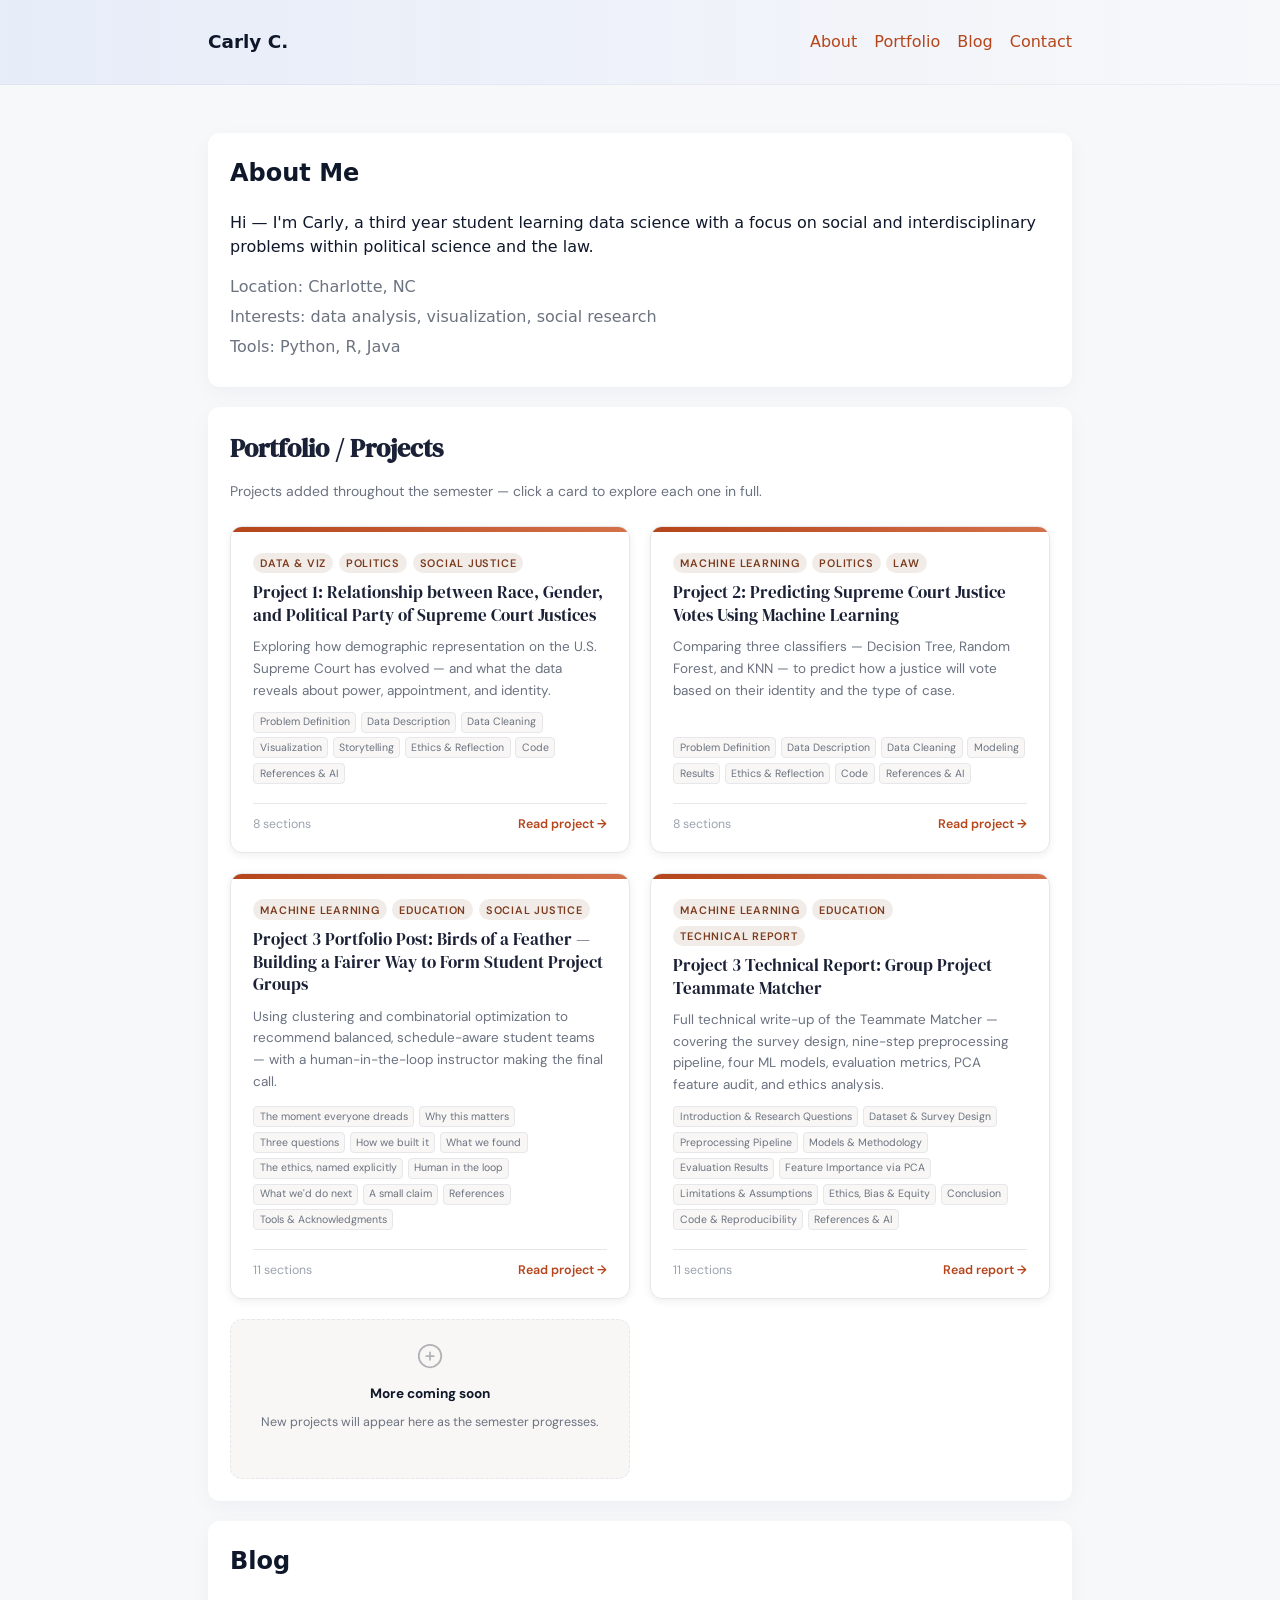
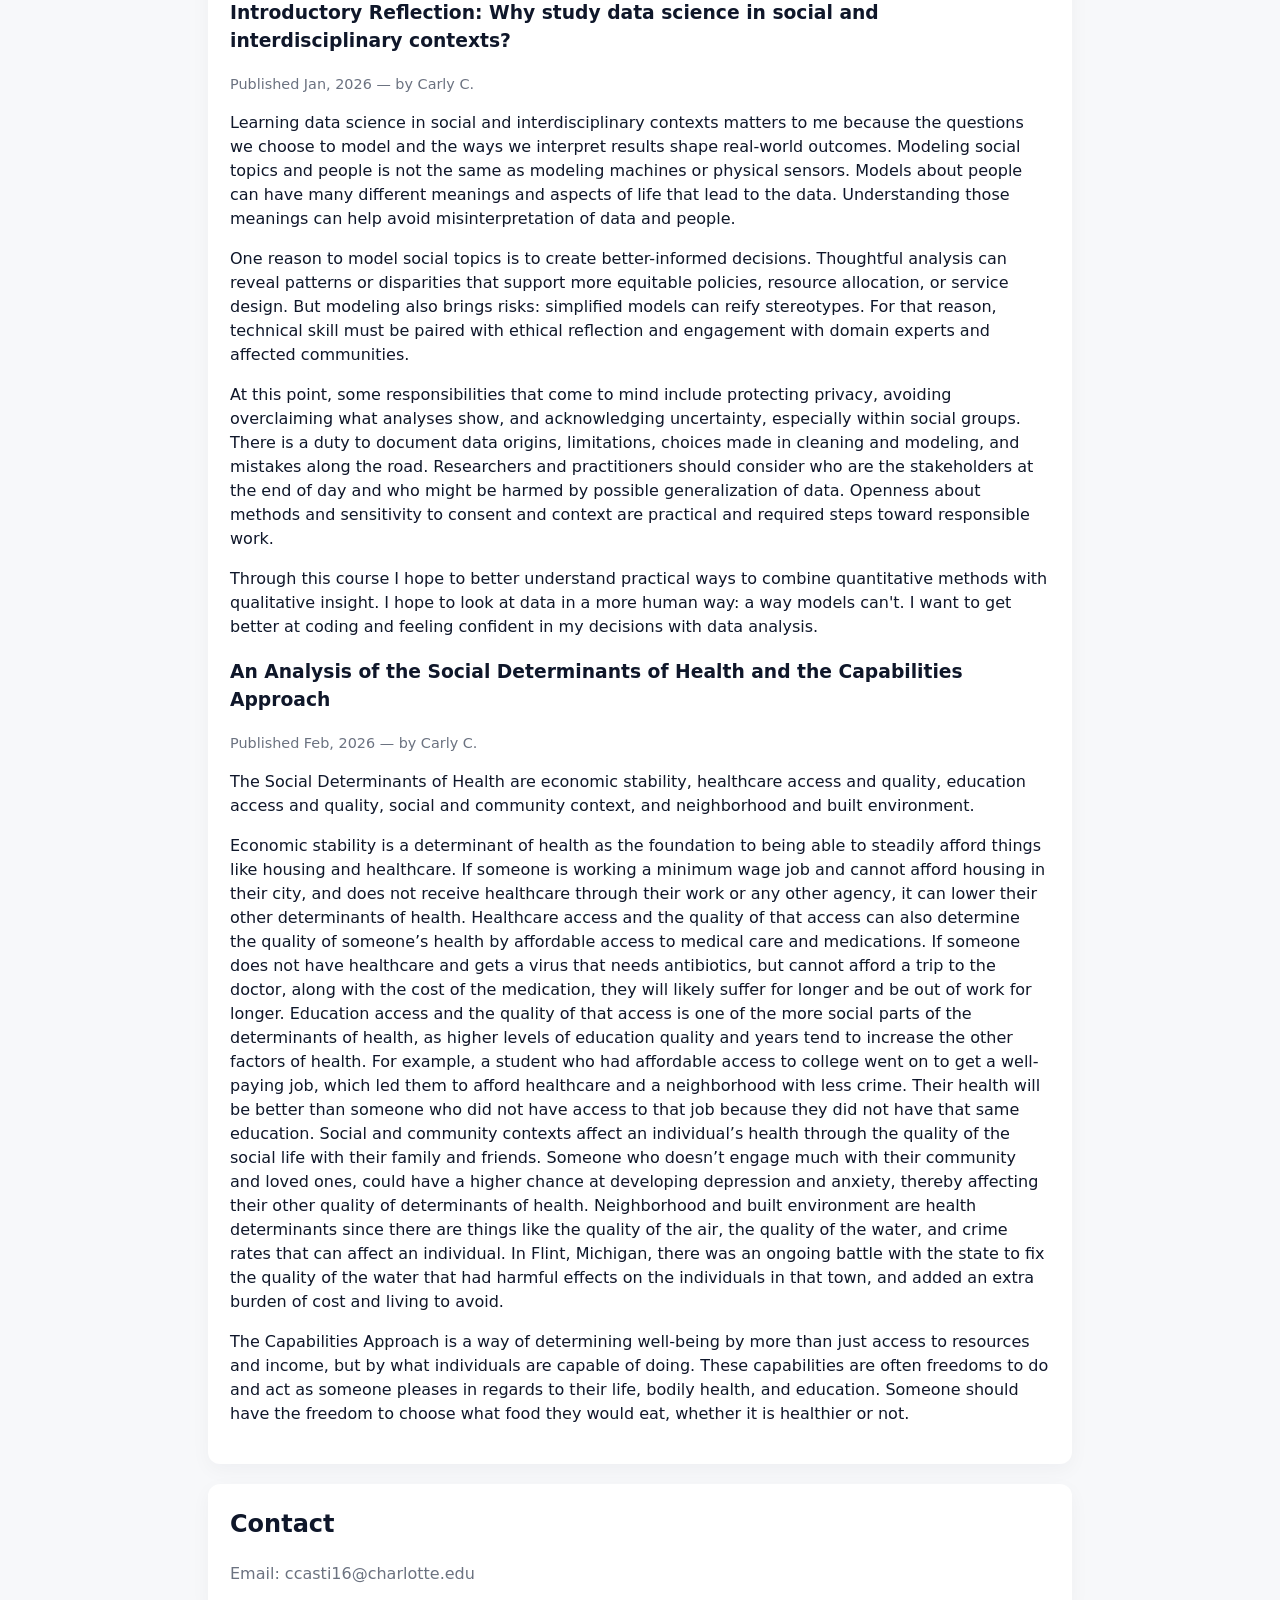
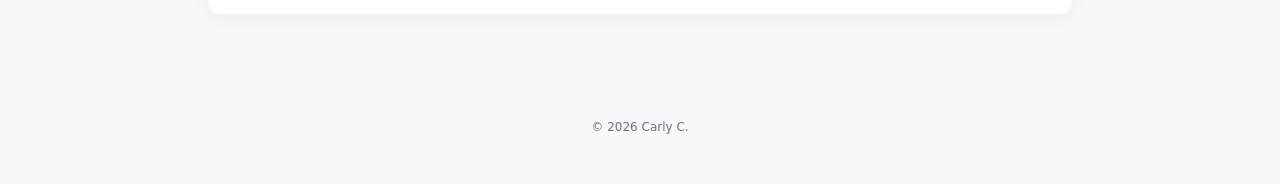
==== index.html @ 80002873 "Update project titles and add technical report section" ====
<!-- ...existing code... -->
<!doctype html>
<html lang="en">
<head>
  <meta charset="utf-8" />
  <meta name="viewport" content="width=device-width,initial-scale=1" />
  <title>Portfolio — Placeholder</title>
  <link rel="stylesheet" href="styles.css">
</head>
<body>
  <header class="site-header">
    <div class="container">
      <h1 class="site-title">Carly C.</h1>
      <nav class="site-nav" aria-label="Main navigation">
        <a href="#about">About</a>
        <a href="#projects">Portfolio</a>
        <a href="#blog">Blog</a>
        <a href="#contact">Contact</a>
      </nav>
    </div>
  </header>

  <main class="container">
    <section id="about" class="card">
      <h2>About Me</h2>
      <p>
        Hi — I'm Carly, a third year student learning data science with a focus on social
        and interdisciplinary problems within political science and the law.
      </p>
      <ul class="meta">
        <li>Location: Charlotte, NC</li>
        <li>Interests: data analysis, visualization, social research</li>
        <li>Tools: Python, R, Java</li>
      </ul>
    </section>

    <!--
  DROP-IN REPLACEMENT for <section id="projects">
  Paste your own content into each .tab-panel div.
  Move <style> and <script> to your main files if preferred.
-->

<link rel="preconnect" href="https://fonts.googleapis.com">
<link href="https://fonts.googleapis.com/css2?family=DM+Serif+Display:ital@0;1&family=DM+Sans:opsz,wght@9..40,300;9..40,400;9..40,500;9..40,600&display=swap" rel="stylesheet">

<style>
:root {
  --accent:       #b5451b;
  --accent-light: #f5e6df;
  --accent-mid:   #d4714a;
  --navy:         #1a2035;
  --muted-text:   #6b7280;
  --border:       #e5e7eb;
  --card-bg:      #ffffff;
  --surface:      #f8f7f5;
  --radius:       12px;
  --shadow-sm:    0 2px 8px rgba(0,0,0,0.07);
  --shadow-md:    0 8px 32px rgba(0,0,0,0.12);
  --shadow-lg:    0 24px 64px rgba(0,0,0,0.18);
  --font-d:       'DM Serif Display', Georgia, serif;
  --font-b:       'DM Sans', system-ui, sans-serif;
}

#projects { font-family: var(--font-b); }
#projects h2 { font-family: var(--font-d); font-size: 1.6rem; color: var(--navy); margin-bottom: .25rem; }
#projects > .muted { color: var(--muted-text); font-size: .875rem; margin-bottom: 1.5rem; }

.projects-grid {
  display: grid;
  grid-template-columns: repeat(auto-fill, minmax(290px, 1fr));
  gap: 1.25rem;
  margin-top: 1.25rem;
}

.project-card {
  background: var(--card-bg); border: 1px solid var(--border);
  border-radius: var(--radius); overflow: hidden;
  cursor: pointer; display: flex; flex-direction: column;
  box-shadow: var(--shadow-sm);
  transition: box-shadow .25s, transform .25s;
  animation: cardIn .45s ease both;
}
@keyframes cardIn { from { opacity:0; transform:translateY(14px); } to { opacity:1; transform:translateY(0); } }
.project-card:hover { box-shadow: var(--shadow-md); transform: translateY(-3px); }
.project-card-bar { height: 5px; background: linear-gradient(90deg, var(--accent), var(--accent-mid)); flex-shrink: 0; }
.project-card-body { padding: 1.3rem 1.4rem 1.15rem; display: flex; flex-direction: column; gap: .55rem; flex: 1; }
.project-tags { display: flex; flex-wrap: wrap; gap: .35rem; }
.project-tag { font-size:.68rem; font-weight:600; letter-spacing:.07em; text-transform:uppercase; padding:.2em .65em; border-radius:999px; background:#f1ece8; color:#7c3b1e; }
.project-card h3 { font-family: var(--font-d); font-size: 1.05rem; font-weight: 400; line-height: 1.35; color: var(--navy); margin: 0; }
.project-card-body > p { font-size:.845rem; color:var(--muted-text); line-height:1.6; margin:0; flex:1; }
.section-pills { display:flex; flex-wrap:wrap; gap:.3rem; margin-top:.1rem; }
.section-pill { font-size:.66rem; background:var(--surface); color:var(--muted-text); border:1px solid var(--border); border-radius:4px; padding:.15em .5em; }
.project-footer { display:flex; align-items:center; justify-content:space-between; margin-top:.6rem; font-size:.77rem; color:#9ca3af; padding-top:.7rem; border-top:1px solid var(--border); }
.open-btn { font-size:.78rem; font-weight:600; color:var(--accent); display:flex; align-items:center; gap:.3rem; background:none; border:none; cursor:pointer; padding:0; font-family:var(--font-b); transition:gap .2s; }
.open-btn:hover { gap:.5rem; }

.project-card.empty { border-style:dashed; background:var(--surface); cursor:default; box-shadow:none; min-height:160px; align-items:center; justify-content:center; }
.project-card.empty .project-card-body { align-items:center; text-align:center; }
.project-card.empty:hover { box-shadow:none; transform:none; }
.project-card.empty .project-card-bar { display:none; }

.proj-modal-backdrop { position:fixed; inset:0; background:rgba(15,18,28,.65); backdrop-filter:blur(4px); z-index:1000; display:flex; align-items:center; justify-content:center; padding:1.5rem; opacity:0; pointer-events:none; transition:opacity .28s ease; }
.proj-modal-backdrop.open { opacity:1; pointer-events:all; }
.proj-modal { background:#fff; border-radius:16px; width:100%; max-width:800px; max-height:90vh; display:flex; flex-direction:column; overflow:hidden; box-shadow:var(--shadow-lg); transform:translateY(24px) scale(.97); transition:transform .3s cubic-bezier(.34,1.56,.64,1); font-family:var(--font-b); }
.proj-modal-backdrop.open .proj-modal { transform:translateY(0) scale(1); }

.proj-modal-header { background:var(--navy); color:#fff; padding:1.6rem 2rem 1.4rem; position:relative; flex-shrink:0; }
.proj-modal-header .modal-tags { display:flex; gap:.4rem; margin-bottom:.7rem; flex-wrap:wrap; }
.proj-modal-header .modal-tag { font-size:.68rem; font-weight:600; letter-spacing:.07em; text-transform:uppercase; padding:.2em .7em; border-radius:999px; background:rgba(255,255,255,.12); color:rgba(255,255,255,.85); }
.proj-modal-header h2 { font-family:var(--font-d); font-size:1.4rem; font-weight:400; line-height:1.3; margin:0 2.5rem 0 0; }
.proj-modal-close { position:absolute; top:1.2rem; right:1.4rem; background:rgba(255,255,255,.1); border:none; color:#fff; width:32px; height:32px; border-radius:50%; font-size:1rem; cursor:pointer; display:flex; align-items:center; justify-content:center; transition:background .2s; }
.proj-modal-close:hover { background:rgba(255,255,255,.22); }

.proj-modal-tabs { display:flex; overflow-x:auto; border-bottom:1px solid var(--border); background:var(--surface); flex-shrink:0; scrollbar-width:none; }
.proj-modal-tabs::-webkit-scrollbar { display:none; }
.tab-btn { flex-shrink:0; padding:.75rem 1.05rem; font-size:.775rem; font-weight:500; color:var(--muted-text); background:none; border:none; border-bottom:2px solid transparent; cursor:pointer; white-space:nowrap; font-family:var(--font-b); transition:color .18s, border-color .18s; margin-bottom:-1px; }
.tab-btn:hover { color:var(--navy); }
.tab-btn.active { color:var(--accent); border-bottom-color:var(--accent); font-weight:600; }

.proj-modal-body { flex:1; overflow-y:auto; padding:1.8rem 2rem; line-height:1.72; font-size:.895rem; color:#374151; }
.tab-panel { display:none; }
.tab-panel.active { display:block; }
.tab-panel h3 { font-family:var(--font-d); font-size:1.3rem; color:var(--navy); margin:0 0 .8rem; font-weight:400; }
.tab-panel h4 { font-size:.8rem; font-weight:700; text-transform:uppercase; letter-spacing:.08em; color:var(--accent); margin:1.4rem 0 .45rem; }
.tab-panel p { margin:0 0 .85rem; }
.tab-panel ul, .tab-panel ol { padding-left:1.3rem; margin:0 0 .85rem; }
.tab-panel li { margin-bottom:.35rem; }
pre { background:var(--navy); color:#e2e8f0; border-radius:8px; padding:1.1rem 1.3rem; overflow-x:auto; font-size:.8rem; line-height:1.65; font-family:'Fira Code',Consolas,monospace; margin:.7rem 0 1rem; }
pre code { background:none; padding:0; color:inherit; font-size:inherit; }
code { background:#f0ece8; padding:.15em .4em; border-radius:4px; font-size:.82em; font-family:'Fira Code',Consolas,monospace; color:var(--accent); }
.info-box { background:var(--accent-light); border-left:3px solid var(--accent); border-radius:0 6px 6px 0; padding:.85rem 1rem; margin:.75rem 0 1rem; font-size:.86rem; }
.info-box.blue  { background:#eff6ff; border-color:#3b82f6; }
.info-box.amber { background:#fffbeb; border-color:#f59e0b; }
.ref-list { list-style:none; padding:0; margin:0; }
.ref-list li { padding:.6rem 0; border-bottom:1px solid var(--border); font-size:.84rem; }
.ref-list li:last-child { border-bottom:none; }
.ref-list a { color:var(--accent); word-break:break-word; }

@media(max-width:600px){
  .proj-modal-body { padding:1.25rem 1.1rem; }
  .proj-modal-header { padding:1.2rem 1.1rem 1rem; }
  .proj-modal-header h2 { font-size:1.1rem; }
}
</style>


<section id="projects" class="card">
  <h2>Portfolio / Projects</h2>
  <p class="muted">Projects added throughout the semester — click a card to explore each one in full.</p>

  <div class="projects-grid">

    <div class="project-card" onclick="openProject('scotus')"
         role="button" tabindex="0" aria-haspopup="dialog"
         onkeydown="if(event.key==='Enter'||event.key===' ')openProject('scotus')">
      <div class="project-card-bar"></div>
      <div class="project-card-body">
        <div class="project-tags">
          <span class="project-tag">Data &amp; Viz</span>
          <span class="project-tag">Politics</span>
          <span class="project-tag">Social Justice</span>
        </div>
        <h3>Project 1: Relationship between Race, Gender, and Political Party of Supreme Court Justices</h3>
        <p>Exploring how demographic representation on the U.S. Supreme Court has evolved — and what the data reveals about power, appointment, and identity.</p>
        <div class="section-pills">
          <span class="section-pill">Problem Definition</span>
          <span class="section-pill">Data Description</span>
          <span class="section-pill">Data Cleaning</span>
          <span class="section-pill">Visualization</span>
          <span class="section-pill">Storytelling</span>
          <span class="section-pill">Ethics &amp; Reflection</span>
          <span class="section-pill">Code</span>
          <span class="section-pill">References &amp; AI</span>
        </div>
        <div class="project-footer">
          <span>8 sections</span>
          <button class="open-btn" onclick="event.stopPropagation();openProject('scotus')">Read project →</button>
        </div>
      </div>
    </div>

    <div class="project-card" onclick="openProject('scdb')"
         role="button" tabindex="0" aria-haspopup="dialog"
         onkeydown="if(event.key==='Enter'||event.key===' ')openProject('scdb')">
      <div class="project-card-bar"></div>
      <div class="project-card-body">
        <div class="project-tags">
          <span class="project-tag">Machine Learning</span>
          <span class="project-tag">Politics</span>
          <span class="project-tag">Law</span>
        </div>
        <h3>Project 2: Predicting Supreme Court Justice Votes Using Machine Learning</h3>
        <p>Comparing three classifiers — Decision Tree, Random Forest, and KNN — to predict how a justice will vote based on their identity and the type of case.</p>
        <div class="section-pills">
          <span class="section-pill">Problem Definition</span>
          <span class="section-pill">Data Description</span>
          <span class="section-pill">Data Cleaning</span>
          <span class="section-pill">Modeling</span>
          <span class="section-pill">Results</span>
          <span class="section-pill">Ethics &amp; Reflection</span>
          <span class="section-pill">Code</span>
          <span class="section-pill">References &amp; AI</span>
        </div>
        <div class="project-footer">
          <span>8 sections</span>
          <button class="open-btn" onclick="event.stopPropagation();openProject('scdb')">Read project →</button>
        </div>
      </div>
    </div>

<div class="project-card" onclick="openProject('birds')"
     role="button" tabindex="0" aria-haspopup="dialog"
     onkeydown="if(event.key==='Enter'||event.key===' ')openProject('birds')">
  <div class="project-card-bar"></div>
  <div class="project-card-body">
    <div class="project-tags">
      <span class="project-tag">Machine Learning</span>
      <span class="project-tag">Education</span>
      <span class="project-tag">Social Justice</span>
    </div>
    <h3>Project 3 Portfolio Post: Birds of a Feather — Building a Fairer Way to Form Student Project Groups</h3>
    <p>Using clustering and combinatorial optimization to recommend balanced, schedule-aware student teams — with a human-in-the-loop instructor making the final call.</p>
    <div class="section-pills">
      <span class="section-pill">The moment everyone dreads</span>
      <span class="section-pill">Why this matters</span>
      <span class="section-pill">Three questions</span>
      <span class="section-pill">How we built it</span>
      <span class="section-pill">What we found</span>
      <span class="section-pill">The ethics, named explicitly</span>
      <span class="section-pill">Human in the loop</span>
      <span class="section-pill">What we'd do next</span>
      <span class="section-pill">A small claim</span>
      <span class="section-pill">References</span>
      <span class="section-pill">Tools &amp; Acknowledgments</span>
    </div>
    <div class="project-footer">
      <span>11 sections</span>
      <button class="open-btn" onclick="event.stopPropagation();openProject('birds')">Read project →</button>
    </div>
  </div>
</div>

<div class="project-card" onclick="openProject('techreport')"
     role="button" tabindex="0" aria-haspopup="dialog"
     onkeydown="if(event.key==='Enter'||event.key===' ')openProject('techreport')">
  <div class="project-card-bar"></div>
  <div class="project-card-body">
    <div class="project-tags">
      <span class="project-tag">Machine Learning</span>
      <span class="project-tag">Education</span>
      <span class="project-tag">Technical Report</span>
    </div>
    <h3>Project 3 Technical Report: Group Project Teammate Matcher</h3>
    <p>Full technical write-up of the Teammate Matcher — covering the survey design, nine-step preprocessing pipeline, four ML models, evaluation metrics, PCA feature audit, and ethics analysis.</p>
    <div class="section-pills">
      <span class="section-pill">Introduction &amp; Research Questions</span>
      <span class="section-pill">Dataset &amp; Survey Design</span>
      <span class="section-pill">Preprocessing Pipeline</span>
      <span class="section-pill">Models &amp; Methodology</span>
      <span class="section-pill">Evaluation Results</span>
      <span class="section-pill">Feature Importance via PCA</span>
      <span class="section-pill">Limitations &amp; Assumptions</span>
      <span class="section-pill">Ethics, Bias &amp; Equity</span>
      <span class="section-pill">Conclusion</span>
      <span class="section-pill">Code &amp; Reproducibility</span>
      <span class="section-pill">References &amp; AI</span>
    </div>
    <div class="project-footer">
      <span>11 sections</span>
      <button class="open-btn" onclick="event.stopPropagation();openProject('techreport')">Read report →</button>
    </div>
  </div>
</div>
    
    <div class="project-card empty">
      <div class="project-card-body">
        <svg width="30" height="30" fill="none" viewBox="0 0 24 24" stroke="currentColor" stroke-width="1.4" style="opacity:.3;margin-bottom:.3rem">
          <path stroke-linecap="round" stroke-linejoin="round" d="M12 9v6m3-3H9m12 0a9 9 0 1 1-18 0 9 9 0 0 1 18 0Z"/>
        </svg>
        <strong style="font-size:.85rem">More coming soon</strong>
        <p style="font-size:.78rem">New projects will appear here as the semester progresses.</p>
      </div>
    </div>

  </div>
</section>


<div class="proj-modal-backdrop" id="modal-scotus" role="dialog"
     aria-modal="true" aria-labelledby="scotus-title"
     onclick="handleBackdropClick(event,'scotus')">
  <div class="proj-modal">

    <div class="proj-modal-header">
      <div class="modal-tags">
        <span class="modal-tag">Data &amp; Viz</span>
        <span class="modal-tag">Politics</span>
        <span class="modal-tag">Social Justice</span>
      </div>
      <h2 id="scotus-title">Project 1: Relationship between Race, Gender, and Political Party of Supreme Court Justices</h2>
      <button class="proj-modal-close" onclick="closeProject('scotus')" aria-label="Close">✕</button>
    </div>

    <nav class="proj-modal-tabs">
      <button class="tab-btn active" onclick="switchTab('scotus',0,this)">Problem Definition</button>
      <button class="tab-btn"        onclick="switchTab('scotus',1,this)">Data Description</button>
      <button class="tab-btn"        onclick="switchTab('scotus',2,this)">Data Cleaning</button>
      <button class="tab-btn"        onclick="switchTab('scotus',3,this)">Visualization</button>
      <button class="tab-btn"        onclick="switchTab('scotus',4,this)">Storytelling</button>
      <button class="tab-btn"        onclick="switchTab('scotus',5,this)">Limitations, Ethics &amp; Reflection</button>
      <button class="tab-btn"        onclick="switchTab('scotus',6,this)">Code</button>
      <button class="tab-btn"        onclick="switchTab('scotus',7,this)">References &amp; AI</button>
    </nav>

    <div class="proj-modal-body">

      <div class="tab-panel active" id="scotus-tab-0">
        <h3>Problem Definition</h3>
        <p>
          Are there trends with the appointment of Supreme Court Justices in relation to the relationship between race, gender, and political party?
        </p>
        <p>
          There are many different characteristics of Supreme Court Justices that can affect their appointment and its success. There has been a prior correlation shown between the race and gender of Justices and the likelihood of being nominated and subsequently appointed. Nominations to the Court are given by the President, so this research seeks to see if there are correlations between the likelihood of Justices with a certain gender or race getting nominated, depending on their political party. In recent years, there has been more diversity among the Court; a correlation between those individuals and the likelihood of which party they would belong to can provide insight into how the Court can continue to grow.
        </p>
      </div>

      <div class="tab-panel" id="scotus-tab-1">
        <h3>Data Description</h3>
       <p>
          This data comes from Stonegroove’s “Supreme Court Demographic Database” on Kaggle (2021). This dataset is a subset of a much larger dataset from Epstein et al.’s “The U.S. Supreme Court Justices Database(2021).” Each row represents a different Justice in order of their appointment to the Court. Some of the columns in this subset are the Justices’ names, their date of birth, the state they were born in, their gender, their race, their religion, the state in which they lived, their political party, and the president who nominated the Justice. The key columns for the question at hand are the name column, the race column, the gender column, and the political party column. Considering this, assumptions will be made about the time periods of the date of birth of the Justices. Thurgood Marshall, who is data point 98 out of 117, will be considered the beginning of the period in which there was social progress that people of color and women could be considered for the Court, as he was appointed three years after the passing of the Civil Rights Act. It should be noted that with the shifts in the types of dominant political parties over the years, there will be subgroups with additional information needed based on the time period. From John Mclean, data point 22, until Earl Warren, data point 90, these data points will serve to represent the period of time in which the Democrats and Republicans had opposite values of the current understanding of the parties today. From John Jay, data point 1, to Robert Trimble, data point 21, the political parties are considered too different from the values of modern-day Republicans or Democrats to be remodeled as one, so their data will be observed separately, to reflect the correlation within the principles of the power and type of government within the founding-era period.
        </p>
      </div>

      <div class="tab-panel" id="scotus-tab-2">
        <h3>Data Cleaning &amp; Preparation</h3>
        <img src="Subgroup.png" alt="The Code to Create a Subgroup of Data with Race, Gender, and Political Party" width="80%">
        <img src="Party_Swap.png" alt="The Code to Swap the Democrat and Republican Classifications Over A Specific Group of Time" width="80%">
        <img src="Post_Civil_Rights_Subgroup.png" alt="The Code to Create a Subgroup After the Civil Rights Act was Passed" width="80%">
        <p>
          As mentioned above, the values within the political parties can have different meanings based on the time period(U.S. Embassy in Denmark, n.d.), so for this research, they will be reclassified for easier understanding of the values a modern audience will understand at first glance. All data points between 22 and 90 will be switched, disregarding data point 33(Whig). Any Justice between that period who was a Democrat will be classified as a Republican, and any vice-versa. This is to reflect the party switch between the 1940s and 1960s that was mentioned above. This will make the data more readable and cohesive for an understanding of the results. This will trade off the factual title of their party they had during their period on the Court, but will better reflect their values. To give historical understanding and recognition to the lack of freedoms given to people of color and women throughout history, the data will be rerun separately with a subgroup of data points 98 to 117. This is to represent the time period during and after people of color and women began to formally be recognized by the government to receive the same freedoms as white men. This subgroup will not be perfect to represent the smaller subgroups of when white women and women of color began to receive those rights and freedoms later on. To have more data points to work with, these different civil rights movements will be grouped together for the understanding of a period in which multiple minority groups began to have more formal opportunities. 
        </p>
      </div>

      <div class="tab-panel" id="scotus-tab-3">
        <h3>Data Understanding &amp; Visualization</h3>
        <img src="Overall_Race_Heatmap.png" alt="The Heatmap for the Correlation Between Race and Political Party With the Entire Dataset" width="80%">
        <img src="Overall_Gender_Heatmap.png" alt="The Heatmap for the Correlation Between Gender and Political Party With the Entire Dataset" width="80%">
        <img src="Civil_Rights_Race_Heatmap.png" alt="The Heatmap for the Correlation Between Race and Political Party Post Civil Rights Era" width="80%">
        <img src="Civil_Rights_Gender_Heatmap.png" alt="The Heatmap for the Correlation Between Gender and Political Party Post Civil Rights Era" width="80%">
        <p>
          Heatmaps and bar graphs were initially used to visualize the data, but as the research progressed, both of the visualizations told the same story, so only the bar graphs were removed for the sake of the size of the project. The heatmap showed a better correlation between the different variables because in the initial subgroup, the number of people of color and women was so low that it was barely noticeable. The heatmap showed the same correlation, but allowed for better visualization. Not many patterns or trends were surprising due to the limited data based on the history and the unlimited term of Supreme Court Justices. There were higher rates of white males in both categories, even after creating a new subgroup to account for after the Civil Rights Act had been passed, but that was to be expected.
        </p>
      </div>

      <div class="tab-panel" id="scotus-tab-4">
        <h3>Storytelling &amp; Interpretation</h3>
        <p>
          The findings show that there was no significant correlation between either race or gender in correlation to political party in either subgroup. When looking at the heatmaps, it does seem as if there is a slight majority of women in the post-Civil Rights Act subgroup that are registered as Democrats, but due to the lack of further data, there can be no significant result. This doesn’t mean that there isn’t some possible correlation, just that it is too soon after the Civil Rights Act to see any significant impact or correlation with parties. The heatmaps show that there may be a trend beginning with more people of color and women in the democratic party, but with how few members there are, and the fact that multiple Justices fit into multiple minority categories of race and gender, there needs to be more data to find a result. As time moves forward, more work can be done to have a more diverse Court, while still balancing all of the other requirements of being appointed. It would be misleading to conclude anything from this data since all of the p-values from each test were above 0.5. 
        </p>
      </div>

      <div class="tab-panel" id="scotus-tab-5">
        <h3>Limitations, Ethics &amp; Reflection</h3>
        <p>
          Considering the unlimited terms and relatively short history of the United States, there is limited data available in this dataset to make a statistical conclusion. Despite creating subgroups to account for the long history in which people of color and women did not have the same freedoms and opportunities to run for the court, there is still far too little Justices and diversity to conclude anything. The heatmaps show interesting data and slight curves to democratic Justices being more even in diversity after the Civil Rights Act was passed; however, all of the significance testing still shows no significant correlation between either gender or race in relation to political party.
        </p>
        <p>
          The major assumption made in this research was that switching the “Republican” and “Democrat” values over the course of about sixty Justices. The decision to swap the classifications came from a need to clarify the data more, as the values and definitions of the parties swapped over time. However, if there was any outlier within that time period who was listed as their political party, yet had the values that we currently attribute to it in this modern day, their data could be skewed. 
        </p>
        <p>
          The data was not very surprising. The research was conducted with the knowledge that there would not be enough data to conclude anything statistically significant. However, it was a research question that was authentic to be considered with the current trend of the Court. 
        </p>
        <p>
          Ideally, this research could be redone in a hundred years when there are far more Justices since the Civil Rights Act. If there were more time to do this research now, the most interesting variable to add would be the time each justice served on the Court. Certain justices have served for very long times on the Court; it would be an intriguing study to see if there is a correlation between party, which is more likely to sit on the Court for longer.
        </p>
      </div>

     <div class="tab-panel" id="scotus-tab-6">
  <h3>Code</h3>
  <p>The code for the project is: 
    <a href="Project_1_Code.html">View Code</a>
  </p>
</div>

      <div class="tab-panel" id="scotus-tab-7">
        <h3>References &amp; AI Transparency</h3>
        <p>
          rlweath. (n.d.). Supreme Court Demographic Database [Dataset]. Kaggle. https://www.kaggle.com/datasets/rlweath/supreme-court-demographic-database
        </p>
        <p>
          U.S. Embassy in Denmark. (n.d.). Presidential elections and the American political system. https://dk.usembassy.gov/usa-i-skolen/presidential-elections-and-the-american-political-system/
        </p>
        <p>
          Portions of the code used for data cleaning and visualization were generated with assistance from GitHub Copilot (GitHub, 2026) and Claude (Anthropic, 2026). All generated code was reviewed, tested, and modified by the author.
        </p>
      </div>

    </div>
  </div>
</div>

<div class="proj-modal-backdrop" id="modal-scdb" role="dialog"
     aria-modal="true" aria-labelledby="scdb-title"
     onclick="handleBackdropClick(event,'scdb')">
  <div class="proj-modal">

    <div class="proj-modal-header">
      <div class="modal-tags">
        <span class="modal-tag">Machine Learning</span>
        <span class="modal-tag">Politics</span>
        <span class="modal-tag">Law</span>
      </div>
      <h2 id="scdb-title">Project 2: Predicting Supreme Court Justice Votes Using Machine Learning</h2>
      <button class="proj-modal-close" onclick="closeProject('scdb')" aria-label="Close">✕</button>
    </div>

    <nav class="proj-modal-tabs">
      <button class="tab-btn active" onclick="switchTab('scdb',0,this)">Problem Definition</button>
      <button class="tab-btn"        onclick="switchTab('scdb',1,this)">Data Description</button>
      <button class="tab-btn"        onclick="switchTab('scdb',2,this)">Data Cleaning</button>
      <button class="tab-btn"        onclick="switchTab('scdb',3,this)">Modeling</button>
      <button class="tab-btn"        onclick="switchTab('scdb',4,this)">Results</button>
      <button class="tab-btn"        onclick="switchTab('scdb',5,this)">Ethics &amp; Reflection</button>
      <button class="tab-btn"        onclick="switchTab('scdb',6,this)">Code</button>
      <button class="tab-btn"        onclick="switchTab('scdb',7,this)">References &amp; AI</button>
    </nav>

    <div class="proj-modal-body">

      <div class="tab-panel active" id="scdb-tab-0">
        <h3>Problem Definition</h3>
        <p>
          Can a machine learning model predict how a Supreme Court justice will vote on a case based on who they are and what type of case is before them?
        </p>
        <p>
          Individual justices carry distinct judicial philosophies, ideological leanings, and records across different areas of law. Judges can view cases through a more orginalistic or with the opposite view of a living constitutional point of view, for example. At the same time, certain case types consistently produce more divided Courts than others. This project asks whether those patterns are strong enough that a classifier can learn them: given a justice's identity and the category of a case, can the model predict whether they will vote with the majority, dissent, or take some other position?
        </p>
        <p>
          Understanding judicial voting patterns has real implications for legal strategy, policy advocacy, and democratic accountability. It also raises important questions about what it means to predict human judgment with an algorithm.
        </p>
      </div>

      <div class="tab-panel" id="scdb-tab-1">
        <h3>Data Description</h3>
        <p>
          This project uses the Supreme Court Database (SCDB), version 2025_01, justice-centered and organized by legal provision. The SCDB is maintained by Harold J. Spaeth and colleagues and is one of the most comprehensive datasets on U.S. Supreme Court decisions, spanning cases from 1946 to the present term.
        </p>
        <p>
          The full dataset contains 124,797 rows, where each row represents a single justice's vote on a single case. There are 61 columns covering case identifiers, citation information, dates, case characteristics, issue classifications, and justice-level voting data. The target variable for this project is <code>vote</code>, which takes values 1 through 8. 1 indicates a vote with the majority, 2 indicates a dissent, and values 3–8 represent concurrences, judgments, and other specialized vote types.
        </p>
        <p>
          The key predictive features retained for modeling were <code>justice</code> (numeric ID), <code>justiceName</code> (string, encoded to integer), and <code>issueArea</code> (one of 14 broad legal categories such as Criminal Procedure, Civil Rights, and First Amendment), supplemented by case-level context variables including <code>decisionDirection</code>, <code>lcDisposition</code>, <code>certReason</code>, <code>jurisdiction</code>, <code>partyWinning</code>, <code>majVotes</code>, <code>minVotes</code>, and <code>decisionType</code>.
        </p>
      </div>

      <div class="tab-panel" id="scdb-tab-2">
        <h3>Data Cleaning &amp; Preparation</h3>
        <p>
          Of the 61 original columns, only 13 were retained for modeling. Columns removed included all case identifiers (IDs, docket numbers, citation strings), free-text fields, date columns, and post-decision variables that would leak outcome information into the features. The remaining columns were selected because they are likely available at or before decision time.
        </p>
        <p>
          3,451 rows were missing the <code>vote</code> target variable and were dropped, leaving 121,346 usable rows. The string column <code>justiceName</code> was encoded to an integer using <code>pd.factorize()</code>. The remaining missing values in feature columns were filled using column medians rather than dropping rows, with the goal of preserving as much data as possible.
        </p>
        <p>
          The vote distribution is heavily imbalanced: vote=1 accounts for 85,734 rows (~71%), vote=2 for 22,513 (~19%), and all other vote types combined for the remaining ~10%. This imbalance is the central challenge for all three models.
        </p>
      </div>

      <div class="tab-panel" id="scdb-tab-3">
        <h3>Modeling Approach</h3>
        <p>
          Three classifiers were trained and compared, each representing a different algorithmic family:
        </p>
        <h4>Decision Tree</h4>
        <img src="Decision_Tree.png" alt="The Visualization of the Decision Tree Model" width="95%">
        <p>
          A single decision tree with <code>max_depth=10</code> and <code>min_samples_leaf=20</code> to prevent overfitting. Decision trees are fully interpretable — the top three levels can be visualized to understand what splits the model makes first. This model is meant to serve as a baseline of comparison for future models.
        </p>
        <h4>Random Forest</h4>
        <p>
          An ensemble of 100 decision trees (<code>n_estimators=100</code>), using the same depth and leaf constraints. By aggregating predictions across many trees trained on random subsets of the data, random forests reduce the variance that makes a single tree unstable. This model is expected to be the most accurate but least interpretable.
        </p>
        <h4>K-Nearest Neighbors (KNN)</h4>
        <p>
          A distance-based classifier with <code>k=9</code> neighbors. Because KNN is sensitive to feature scale, the input features were standardized with <code>StandardScaler</code> before fitting. In cross-validation, the scaler was wrapped inside a <code>Pipeline</code> so that it is fit only on training folds, preventing data leakage. KNN makes predictions based on the similarity of a case-justice pair to historical examples, making it a fundamentally different approach from the tree-based models.
        </p>
        <p>
          All models were evaluated on an 80/20 train-test split (stratified by random seed 42) and validated further with 5-fold cross-validation.
        </p>
      </div>

      <div class="tab-panel" id="scdb-tab-4">
        <h3>Results</h3>
        <h4>Accuracy &amp; Weighted Metrics</h4>
        <img src="Model_Comparison.png" alt="The Comparison of All Models for Accuracy Metrics." width="80%">
        <p>
          All three models achieved similar test-set accuracy in the range of 75–76%. However, the gap between weighted F1 (~0.70) and macro F1 (~0.29–0.43) reveals that this accuracy is largely driven by correct predictions on the dominant vote=1 class. A model that predicted "majority" for every case would achieve roughly 71% accuracy — so the models are adding only about 4–5 percentage points above that baseline.
        </p>
        <h4>Per-Class Performance</h4>
        <img src="Feature_Importance.png" alt="The Visualization of the Feature Performance." width="80%">
        <p>
          Vote=1 was predicted well by all three models (recall of 92–98%). Vote=2 (dissent) was the hardest meaningful class: the best recall achieved was 43% (Decision Tree and KNN), while Random Forest only caught 30% of dissents. For rarer vote types (3–7), Random Forest scored 0% recall on most classes, effectively never predicting them. KNN performed the best on minority classes — achieving 12% recall on vote=3, 15% on vote=4 — and had the highest macro F1 (0.4275), meaning it was the most balanced across all vote types. Vote=8 was predicted with near-perfect accuracy by all three models, suggesting it has a very distinctive feature signature.
        </p>
        <h4>Cross-Validation</h4>
        <img src="5_Fold_CV.png" alt="The Visualization of the 5-Fold CV." width="80%">
        <p>
          5-fold CV confirmed Random Forest as the most stable model (accuracy 72.44% ± 1.62%), followed by Decision Tree (71.78% ± 2.69%) and KNN (67.84% ± 2.84%). KNN's larger drop from single-split to CV accuracy suggests it benefited somewhat from the particular 80/20 split used in the main evaluation.
        </p>
        <div class="info-box amber">
          The class imbalance in the SCDB — where majority votes outnumber all other types roughly 7:1 — is the binding constraint on all three models. Addressing it through techniques such as <code>class_weight='balanced'</code> or SMOTE oversampling would be the most impactful next step for improving predictions on dissents and concurrences.
        </div>
      </div>

      <div class="tab-panel" id="scdb-tab-5">
        <h3>Ethics &amp; Reflection</h3>
        <p>
          Predicting judicial votes raises meaningful ethical concerns beyond model performance. Judges are people, not data points, and reducing a justice's decision to a predicted output based on their identity and a case category risks flattening the complexity of legal reasoning into a statistical pattern. The model does not know what arguments were made, how briefs were written, or what values a justice weighed. The model only knows how a Justice voted in a certain way for certain cases in the past.
        </p>
        <p>
          There is also a risk of self-fulfilling inference. If litigants use predictive tools to select which arguments to make or which courts to pursue, model predictions could subtly shape the very outcomes they claim to merely forecast. However, it should be noted that this is a common practice taught throughout all levels of law, even in Undergraduate Mock Trial, where litigants are taught to “read the judge” to determine the outcome of a case before it has even started. This feedback loop is especially concerning when the model disproportionately fails minority vote classes, meaning it is most uncertain in the cases that differ from the usual cases the Court sees. It is those cases that tend to be the most controversial and make major news outlets.
        </p>
        <p>
          The heavy class imbalance in this dataset is itself a reflection of how the Court works. In the majority of cases, the Court sees over produce large majorities since there is little disagreement in the fundamentals of the law, which are, in most cases. A model trained primarily on those cases will learn to reproduce consensus, not disagreement. What scholars and academics would want to predict are those dissents.
        </p>
        <p>
          However, the act of predicting a Justice’s vote is done for every major case the Court is set to see. Academics weigh in with their expertise on every little aspect of the case and their understanding of the Justices and their specific ideologies in the courtroom. Academics fill in the gap of knowledge and understanding that the models fail to see, while the models can examine trends for a vast amount of cases that an academic cannot visualize the connections between. This model can be improved, but only in its best use with an academic within the field of law who can fill in the gaps in the understanding of the nuances of the courtroom and briefs.
        </p>
      </div>

      <div class="tab-panel" id="scdb-tab-6">
        <h3>Code</h3>
        <p>The code for this project is available here:
          <a href="Project_2_Code.html">View Code</a>
        </p>
      </div>

      <div class="tab-panel" id="scdb-tab-7">
        <h3>References &amp; AI Transparency</h3>
        <p>
          Spaeth, H., Epstein, L., Martin, A. D., Segal, J., Ruger, T., &amp; Benesh, S. (2025). <em>Supreme Court Database, Version 2025_01</em> [Dataset]. http://supremecourtdatabase.org
        </p>
        <p>
          Portions of the code used for data cleaning, modeling, and visualization were generated with assistance from Claude (Anthropic, 2026). All generated code was reviewed, tested, and modified by the author.
        </p>
      </div>

    </div>
  </div>
</div>

<div class="proj-modal-backdrop" id="modal-birds" role="dialog"
     aria-modal="true" aria-labelledby="birds-title"
     onclick="handleBackdropClick(event,'birds')">
  <div class="proj-modal">

    <div class="proj-modal-header">
      <div class="modal-tags">
        <span class="modal-tag">Machine Learning</span>
        <span class="modal-tag">Education</span>
        <span class="modal-tag">Social Justice</span>
      </div>
      <h2 id="birds-title">Project 3: Birds of a Feather — Who Picks Your Team? Building a Fairer Way to Form Student Project Groups</h2>
      <button class="proj-modal-close" onclick="closeProject('birds')" aria-label="Close">✕</button>
    </div>

    <nav class="proj-modal-tabs">
      <button class="tab-btn active" onclick="switchTab('birds',0,this)">The moment everyone dreads</button>
      <button class="tab-btn"        onclick="switchTab('birds',1,this)">Why this matters</button>
      <button class="tab-btn"        onclick="switchTab('birds',2,this)">Three questions, one project</button>
      <button class="tab-btn"        onclick="switchTab('birds',3,this)">How we built it</button>
      <button class="tab-btn"        onclick="switchTab('birds',4,this)">What we found</button>
      <button class="tab-btn"        onclick="switchTab('birds',5,this)">The ethics, named explicitly</button>
      <button class="tab-btn"        onclick="switchTab('birds',6,this)">Human in the loop, on purpose</button>
      <button class="tab-btn"        onclick="switchTab('birds',7,this)">What we'd do next</button>
      <button class="tab-btn"        onclick="switchTab('birds',8,this)">A small claim</button>
      <button class="tab-btn"        onclick="switchTab('birds',9,this)">References</button>
      <button class="tab-btn"        onclick="switchTab('birds',10,this)">Tools &amp; Acknowledgments</button>
    </nav>

    <div class="proj-modal-body">

      <div class="tab-panel active" id="birds-tab-0">
        <h3>The moment everyone dreads</h3>
        <p>There is a small, predictable silence in every college classroom when an instructor says the words <em>"For this next project, you'll be in groups of four."</em> Some students immediately turn to the friends they came in with. Others freeze, hoping the instructor will assign teams so they don't have to navigate the social cost of asking strangers. A few quietly recalculate the rest of their semester — <em>who is going to do the work? who has my schedule? who's going to ghost the group chat?</em></p>
        <p>Group projects are everywhere in higher education, and yet the way teams get formed has barely changed in decades. Instructors typically choose between two options: let students pick (which reproduces existing social cliques and excludes newcomers), or assign randomly (which ignores the very things that determine whether a team functions — schedule, skill mix, work style). Neither option is satisfying, and neither scales well to a class of 30 students juggling jobs, commutes, and conflicting deadlines.</p>
        <p>So we asked the obvious question: <strong>could a data-driven approach do better?</strong></p>
        <p>That question turned into the <em>Teammate Matcher</em> — a recommendation tool, not an autonomous decision-maker, that uses machine learning to surface team configurations an instructor can review and adjust.</p>
      </div>

      <div class="tab-panel" id="birds-tab-1">
        <h3>Why this matters beyond a class assignment</h3>
        <p>It is tempting to file "team formation" under <em>minor logistical headache</em>, but the choice of who works with whom is pedagogically consequential. Group composition shapes who learns from whom, who gets credit, who carries silent labor, and — at the limit — who passes a course (Kyprianidou et al., 2012). When those decisions are made by algorithm rather than by hand, the same set of questions that animates broader debates about AI in high-stakes domains shows up in miniature: Whose values are encoded in the model? Whose data does it use, and with what consent? Can the people affected by it understand what it's doing? (O'Neil, 2016; Akgun &amp; Greenhow, 2022)</p>
        <p>Higher education has spent the last decade quietly importing data-driven decision systems — early-warning dashboards, automated tutoring placements, "engagement" analytics drawn from learning-management click streams. Most of these systems run without the consent of the students they classify and without the affected instructors fully understanding how they work. We wanted to take the opposite approach: build something narrow, transparent, opt-in, and explicitly designed to keep the instructor in charge.</p>
      </div>

      <div class="tab-panel" id="birds-tab-2">
        <h3>Three questions, one project</h3>
        <p>Our work was guided by three research questions:</p>
        <ol>
          <li><strong>How can we represent students' skills, availability, and work styles using direct self-report — and is that data rich enough to drive useful matches?</strong></li>
          <li><strong>Which clustering or optimization algorithms produce the most balanced teams — and does the answer change when we optimize for <em>similar</em> teams versus <em>complementary</em> ones?</strong></li>
          <li><strong>Which student attributes actually drive cluster separation? In other words, what is the algorithm really listening to?</strong></li>
        </ol>
        <p>The third question is the most important one for understanding what the algorithm <em>means.</em> A model that produces good-looking teams but listens primarily to GPA, or to one cultural style of self-presentation, has different ethical implications than one that listens primarily to schedule overlap. Knowing which features dominate is not optional — it is the audit.</p>
      </div>

      <div class="tab-panel" id="birds-tab-3">
        <h3>How we built it</h3>
        <p>We deployed an anonymous Google Forms survey to 31 students in a single section of DTSC 2302. The survey collected 35 items across five domains: schedule and availability, technical skills (8 dimensions, self-rated 1–5), work style, communication preferences, and a self-assessment block. After preprocessing — checkbox expansion, ordinal encoding, one-hot encoding, Min-Max normalization, and a privacy-preserving row shuffle — we ended up with 50 features per student and zero missing values.</p>
        <p>We then ran four different models on the cleaned data, deliberately chosen to span the design space:</p>
        <ul>
          <li><strong>K-Means clustering</strong> — the standard workhorse, fast and interpretable, but it cannot enforce balanced team sizes.</li>
          <li><strong>Agglomerative (Ward) clustering</strong> — a hierarchical alternative that produces a dendrogram for instructor inspection and makes no spherical-cluster assumption.</li>
          <li><strong>Hungarian Algorithm assignment</strong> — a combinatorial optimization technique from operations research (Kuhn, 1955), used to enforce that every team contains exactly 3–6 students, a property no standard clustering algorithm guarantees.</li>
          <li><strong>Gaussian Mixture Model (GMM)</strong> — a probabilistic model that produces <em>soft</em> assignments instead of hard cluster labels (Bishop, 2006), letting us flag ambiguous students for human review.</li>
        </ul>
        <p>The first three models were applied to a <em>similarity</em> feature set (availability + work style). GMM was applied to a <em>complementarity</em> feature set (skills only). We evaluated all four models on six metrics: three algorithmic (Silhouette Score, Davies–Bouldin, Calinski–Harabasz) and three domain-specific (intra-team skill variance, schedule overlap via Jaccard similarity, and skill coverage).</p>
      </div>

      <div class="tab-panel" id="birds-tab-4">
        <h3>What we found</h3>
        <h4>1. The Hungarian Algorithm is the model we'd actually deploy</h4>
        <p>It is the only one of the four that guaranteed every team contained between three and six students — the other models routinely produced oversized teams (one K-Means cluster contained 10 students) or two-person teams too small to cover the project's required skills. It also tied for the highest skill coverage (7.875 out of 8 skill dimensions per team). Its silhouette score is the lowest of the four, which is the explicit cost of forcing balanced sizes — but for a deployment context, balanced and slightly-less-tight is far more useful than tight-but-unusable.</p>
        <h4>2. Schedule, not skill, is what separates students</h4>
        <p>When we ran Principal Component Analysis on the full feature set, the first principal component (15.8% of variance) was dominated by day-of-week availability — weekend, Tuesday, and Thursday loadings positive; Monday loading negative. The second component (13.5%) was conflict-handling and meeting-mode preferences. <strong>Self-rated skill features did not appear in the top loadings until the third principal component.</strong></p>
        <p>Within this cohort, students differentiate primarily on <em>when they can meet</em> and <em>how they handle conflict</em> — not on what they say they're good at. An algorithm that spends its energy matching on skills will have very little signal to work with.</p>
        <h4>3. GPA is not a neutral feature</h4>
        <p>We ran K-Means with and without <code>gpa_band</code> and compared resulting cluster labels using the Adjusted Rand Index. The score was <strong>0.34</strong> — moderately low. Removing GPA actually <em>improved</em> the schedule-overlap metric slightly (0.628 versus 0.604). GPA was actively pulling the clustering away from its primary objective.</p>
        <h4>4. GMM produced sharp, not soft, archetypes</h4>
        <p>Every one of the 31 students locked tightly onto exactly one of the eight latent skill archetypes with probability ≈ 1.0. Zero students were flagged as ambiguous. This is not a failure of the algorithm — it is a property of the data. In a larger sample the ambiguity-flag mechanism would be exercised meaningfully; in this run, it had nothing to surface.</p>
        <div class="info-box amber">
          The uneven availability across the cohort — weekday afternoons dense, weekends and late-night sparse — is the binding constraint on all three similarity-based models. A larger or more temporally diverse sample would be the highest-value next step.
        </div>
      </div>

      <div class="tab-panel" id="birds-tab-5">
        <h3>The ethics, named explicitly</h3>
        <h4>Self-report bias is a fairness problem</h4>
        <p>Students from cultures or backgrounds where confidence-expression is discouraged will systematically under-rate themselves on a 1-to-5 Likert scale (Akgun &amp; Greenhow, 2022). An algorithm that takes those self-ratings at face value will route those students into "low-skill" team slots. The Hungarian Algorithm's size-balancing constraint mitigates this by forcing mixed teams, and our skill-coverage metric specifically asks whether <em>anyone</em> on the team meets each threshold. But the underlying bias remains in the data — we can refuse to amplify it; we can't fix it.</p>
        <h4>Algorithmic recommendations create anchoring pressure</h4>
        <p>Even with explicit human-in-the-loop framing, an instructor presented with a confident-looking algorithmic output is more likely to accept it than to override it (Akgun &amp; Greenhow, 2022). To counter this, we deliberately produce <em>multiple</em> configurations rather than one, surface ambiguity flags from GMM, and present per-metric trade-offs rather than a single composite score. The point is to make scrutiny structurally easier than rubber-stamping.</p>
        <h4>Anonymous data isn't always anonymous</h4>
        <p>Our raw survey data was collected anonymously — no names, no emails, no student IDs. But the Google Forms export included an exact-second timestamp for each submission, and in a class of 31 students who know each other, <em>"who submitted at 11:30 AM on Wednesday"</em> can identify someone. We treat the timestamp as a quasi-identifier: the raw file stays local and is never published, and the processed file is row-shuffled with a fixed random seed before saving, breaking the correlation between row position and submission order. Reproducibility is preserved; re-identification is not.</p>
      </div>

      <div class="tab-panel" id="birds-tab-6">
        <h3>Human in the loop, on purpose</h3>
        <p>The Teammate Matcher does not assign teams. It produces a set of candidate configurations with interpretable metrics — schedule overlap, skill coverage, ambiguity flags — and the instructor makes the final call. We made this choice deliberately, not as a hedge.</p>
        <p>There are things the algorithm cannot see: known interpersonal conflicts, prior team history, accommodation needs, students currently navigating difficult life circumstances, the instructor's pedagogical intent for that particular project. An autonomous system that overrides these is not a better system — it is a brittle one. The right place for an algorithm in this problem is <em>upstream of the decision,</em> surfacing options and quantifying trade-offs, not making the call.</p>
      </div>

      <div class="tab-panel" id="birds-tab-7">
        <h3>What we'd do next</h3>
        <p>The most important piece of future work is <em>validation</em>: we need to know whether algorithmically formed teams actually report less friction and produce better outcomes than randomly assigned ones. That requires a post-project survey on team satisfaction, ideally run across multiple sections. Until that data exists, we have shown only that the algorithm produces <em>plausibly good</em> teams by our chosen metrics — not that it produces <em>measurably better</em> teams in lived experience.</p>
        <p>We also plan to implement the equity constraint we currently document but don't enforce: no team should be composed entirely of students who self-rate below threshold on any single skill dimension. And we want to compare Euclidean distance with Gower's similarity, which handles mixed binary/continuous data more cleanly than either does individually.</p>
      </div>

      <div class="tab-panel" id="birds-tab-8">
        <h3>A small claim</h3>
        <p>We started this project asking whether a data-driven tool could replace instructor judgment in team formation. We finished it convinced that the right framing is the inverse: a data-driven tool can <em>protect</em> instructor judgment by surfacing the trade-offs that hand-assignment makes implicit. The model is a magnifying glass, not a verdict. That distinction is small, but it is the entire ethical difference between a recommendation system and an automation system, and it is the difference we tried to design for.</p>
      </div>

      <div class="tab-panel" id="birds-tab-9">
        <h3>References</h3>
        <ul class="ref-list">
          <li>Akgun, S., &amp; Greenhow, C. (2022). Artificial intelligence in education: Addressing ethical challenges in K-12 settings. <em>AI and Ethics</em>, <em>2</em>, 431–440. <a href="https://pmc.ncbi.nlm.nih.gov/articles/PMC8455229/" target="_blank">https://pmc.ncbi.nlm.nih.gov/articles/PMC8455229/</a></li>
          <li>Bishop, C. M. (2006). <em>Pattern recognition and machine learning</em>. Springer.</li>
          <li>Eubanks, V. (2018). <em>Automating inequality: How high-tech tools profile, police, and punish the poor</em>. St. Martin's Press.</li>
          <li>Kuhn, H. W. (1955). The Hungarian method for the assignment problem. <em>Naval Research Logistics Quarterly</em>, <em>2</em>(1–2), 83–97. <a href="https://doi.org/10.1002/nav.3800020109" target="_blank">https://doi.org/10.1002/nav.3800020109</a></li>
          <li>Kyprianidou, M., Demetriadis, S., Tsiatsos, T., &amp; Pombortsis, A. (2012). Group formation based on learning styles: Can it improve students' teamwork? <em>Educational Technology Research and Development</em>, <em>60</em>(1), 83–110. <a href="https://doi.org/10.1007/s11423-011-9215-4" target="_blank">https://doi.org/10.1007/s11423-011-9215-4</a></li>
          <li>O'Neil, C. (2016). <em>Weapons of math destruction: How big data increases inequality and threatens democracy</em>. Crown.</li>
          <li>Pedregosa, F., Varoquaux, G., Gramfort, A., Michel, V., Thirion, B., Grisel, O., Blondel, M., Prettenhofer, P., Weiss, R., Dubourg, V., Vanderplas, J., Passos, A., Cournapeau, D., Brucher, M., Perrot, M., &amp; Duchesnay, E. (2011). Scikit-learn: Machine learning in Python. <em>Journal of Machine Learning Research</em>, <em>12</em>, 2825–2830.</li>
          <li>Selbst, A. D., Boyd, D., Friedler, S. A., Venkatasubramanian, S., &amp; Vertesi, J. (2019). Fairness and abstraction in sociotechnical systems. In <em>Proceedings of the Conference on Fairness, Accountability, and Transparency</em> (pp. 59–68). <a href="https://doi.org/10.1145/3287560.3287598" target="_blank">https://doi.org/10.1145/3287560.3287598</a></li>
        </ul>
      </div>

      <div class="tab-panel" id="birds-tab-10">
        <h3>Tools &amp; Acknowledgments</h3>
        <h4>Tools</h4>
        <p>Built in Python with scikit-learn (Pedregosa et al., 2011) for K-Means, Agglomerative, GMM, PCA, and evaluation metrics, and SciPy for the Hungarian Algorithm via <code>linear_sum_assignment</code>. Additional tools used: pandas, NumPy, matplotlib, and seaborn. Full source, preprocessing pipeline, model wrappers, evaluation code, and Jupyter notebooks are available at <a href="https://github.com/HPAuncc/teammate-matcher" target="_blank">github.com/HPAuncc/teammate-matcher</a>. Claude (Anthropic) was used as a coding assistant throughout development.</p>
        <h4>Acknowledgments</h4>
        <p>Special thanks to Aileen Benedict and Jordan Blekking (UNC Charlotte School of Data Science) for advising this project, and to the 31 anonymous DTSC 2302 students who took the survey.</p>
        <h4>Co-authorship</h4>
        <p><em>Co-authored with Hampton Abbott, DTSC 2302, University of North Carolina at Charlotte, Spring 2026.</em></p>
      </div>

    </div>
  </div>
</div>
    
<script>
function openProject(id) {
  var el = document.getElementById('modal-' + id);
  if (!el) return;
  el.classList.add('open');
  document.body.style.overflow = 'hidden';
  el.querySelectorAll('.tab-panel').forEach(function(p,i){ p.classList.toggle('active', i===0); });
  el.querySelectorAll('.tab-btn').forEach(function(b,i){ b.classList.toggle('active', i===0); });
  el.querySelector('.proj-modal-body').scrollTop = 0;
}
function closeProject(id) {
  var el = document.getElementById('modal-' + id);
  if (!el) return;
  el.classList.remove('open');
  document.body.style.overflow = '';
}
function handleBackdropClick(e, id) {
  if (e.target === e.currentTarget) closeProject(id);
}
function switchTab(projectId, index, btn) {
  var modal = document.getElementById('modal-' + projectId);
  if (!modal) return;
  modal.querySelectorAll('.tab-panel').forEach(function(p,i){ p.classList.toggle('active', i===index); });
  modal.querySelectorAll('.tab-btn').forEach(function(b){ b.classList.remove('active'); });
  if (btn) btn.classList.add('active');
  modal.querySelector('.proj-modal-body').scrollTop = 0;
}
document.addEventListener('keydown', function(e) {
  if (e.key === 'Escape') {
    document.querySelectorAll('.proj-modal-backdrop.open').forEach(function(el){
      closeProject(el.id.replace('modal-', ''));
    });
  }
});
</script>

    <section id="blog" class="card">
      <h2>Blog</h2>

      <article class="post">
        <header>
          <h3>Introductory Reflection: Why study data science in social and interdisciplinary contexts?</h3>
          <p class="post-meta">Published Jan, 2026 — by Carly C.</p>
        </header>

        <p>
          Learning data science in social and interdisciplinary contexts matters to me because the
          questions we choose to model and the ways we interpret results shape real-world
          outcomes. Modeling social topics and people is not the same as modeling machines or
          physical sensors. Models about people can have many different meanings and aspects of life 
          that lead to the data. Understanding those meanings can help avoid misinterpretation of 
          data and people.
        </p>

        <p>
          One reason to model social topics is to create better-informed decisions. Thoughtful
          analysis can reveal patterns or disparities that support more equitable policies,
          resource allocation, or service design. But modeling also brings risks: simplified
          models can reify stereotypes. For that reason, technical skill must be paired with
          ethical reflection and engagement with domain experts and affected communities.
        </p>

        <p>
          At this point, some responsibilities that come to mind include protecting privacy,
          avoiding overclaiming what analyses show, and acknowledging uncertainty, especially 
          within social groups. There is a duty to document data origins, limitations, choices 
          made in cleaning and modeling, and mistakes along the road. Researchers and practitioners 
          should consider who are the stakeholders at the end of day and who might be harmed by 
          possible generalization of data. Openness about methods and sensitivity to consent and 
          context are practical and required steps toward responsible work.
        </p>

        <p>
          Through this course I hope to better understand practical ways to combine
          quantitative methods with qualitative insight. I hope to look at data in a   
          more human way: a way models can't. I want to get better at coding and feeling  
          confident in my decisions with data analysis.
        
        </p>
      </article>

            <article class="post">
        <header>
          <h3>An Analysis of the Social Determinants of Health and the Capabilities Approach</h3>
          <p class="post-meta">Published Feb, 2026 — by Carly C.</p>
        </header>

        <p>
          The Social Determinants of Health are economic stability, healthcare access and quality, education access and quality, social and community context, and neighborhood and built environment.
        </p>

        <p>
          Economic stability is a determinant of health as the foundation to being able to steadily afford things like housing and healthcare. If someone is working a minimum wage job and cannot afford housing in their city, and does not receive healthcare through their work or any other agency, it can lower their other determinants of health. Healthcare access and the quality of that access can also determine the quality of someone’s health by affordable access to medical care and medications. If someone does not have healthcare and gets a virus that needs antibiotics, but cannot afford a trip to the doctor, along with the cost of the medication, they will likely suffer for longer and be out of work for longer. Education access and the quality of that access is one of the more social parts of the determinants of health, as higher levels of education quality and years tend to increase the other factors of health. For example, a student who had affordable access to college went on to get a well-paying job, which led them to afford healthcare and a neighborhood with less crime. Their health will be better than someone who did not have access to that job because they did not have that same education. Social and community contexts affect an individual’s health through the quality of the social life with their family and friends. Someone who doesn’t engage much with their community and loved ones, could have a higher chance at developing depression and anxiety, thereby affecting their other quality of determinants of health. Neighborhood and built environment are health determinants since there are things like the quality of the air, the quality of the water, and crime rates that can affect an individual. In Flint, Michigan, there was an ongoing battle with the state to fix the quality of the water that had harmful effects on the individuals in that town, and added an extra burden of cost and living to avoid. 

        </p>

        <p>
          The Capabilities Approach is a way of determining well-being by more than just access to resources and income, but by what individuals are capable of doing. These capabilities are often freedoms to do and act as someone pleases in regards to their life, bodily health, and education. Someone should have the freedom to choose what food they would eat, whether it is healthier or not. 
        </p>

      </article>
    </section>

    <section id="contact" class="card">
      <h2>Contact</h2>
      <ul class="meta">
        <li>Email: ccasti16@charlotte.edu</li>
        
      </ul>
    </section>
  </main>

  <footer class="site-footer">
    <div class="container">
      <small>© 2026 Carly C. </small>
    </div>
  </footer>
</body>
</html>
<!-- ...existing code... -->
---- styles.css ----
/* ...existing code... */
:root{
  --bg: #f7f8fa;
  --card: #ffffff;
  --accent: #2563eb;
  --muted: #6b7280;
  --text: #0f172a;
  --radius: 10px;
  font-family: Inter, system-ui, -apple-system, "Segoe UI", Roboto, "Helvetica Neue", Arial;
}

*{box-sizing:border-box}
html,body{height:100%}
body{
  margin:0;
  background:var(--bg);
  color:var(--text);
  line-height:1.5;
  -webkit-font-smoothing:antialiased;
}

/* layout */
.container{
  max-width:920px;
  margin:0 auto;
  padding:28px;
}

.site-header{
  background:linear-gradient(90deg, rgba(37,99,235,0.08), transparent);
  border-bottom:1px solid rgba(15,23,42,0.04);
}
.site-header .container{
  display:flex;
  gap:20px;
  align-items:center;
  justify-content:space-between;
}
.site-title{
  margin:0;
  font-size:1.15rem;
  font-weight:600;
}
.site-nav a{
  text-decoration:none;
  color:var(--accent);
  margin-left:12px;
  font-weight:500;
}
.site-nav a:hover{ text-decoration:underline; }

.card{
  background:var(--card);
  padding:22px;
  margin-top:20px;
  border-radius:var(--radius);
  box-shadow:0 6px 20px rgba(15,23,42,0.04);
}

h2{ margin-top:0; }

.meta{
  list-style:none;
  padding:0;
  margin:12px 0 0 0;
  color:var(--muted);
}
.meta li{ margin-bottom:6px; }

.projects-grid{
  display:grid;
  grid-template-columns: repeat(auto-fit, minmax(220px, 1fr));
  gap:14px;
  margin-top:12px;
}
.project{
  padding:12px;
  border-radius:8px;
  background: linear-gradient(180deg, rgba(0,0,0,0.02), transparent);
  min-height:72px;
}
.project.empty{
  display:flex;
  flex-direction:column;
  justify-content:center;
  align-items:flex-start;
  color:var(--muted);
  border:2px dashed rgba(15,23,42,0.04);
}

/* blog */
.post { margin-top:8px; }
.post-meta{ color:var(--muted); font-size:0.9rem; margin-top:4px; }

.muted{ color:var(--muted); }

/* footer */
.site-footer{
  padding:18px 0;
  text-align:center;
  color:var(--muted);
  font-size:0.9rem;
  margin-top:28px;
}

/* responsive tweaks */
@media (max-width:640px){
  .site-header .container{flex-direction:column; align-items:flex-start; gap:12px}
  .site-nav{display:flex; gap:8px; flex-wrap:wrap}
}
/* ...existing code... */
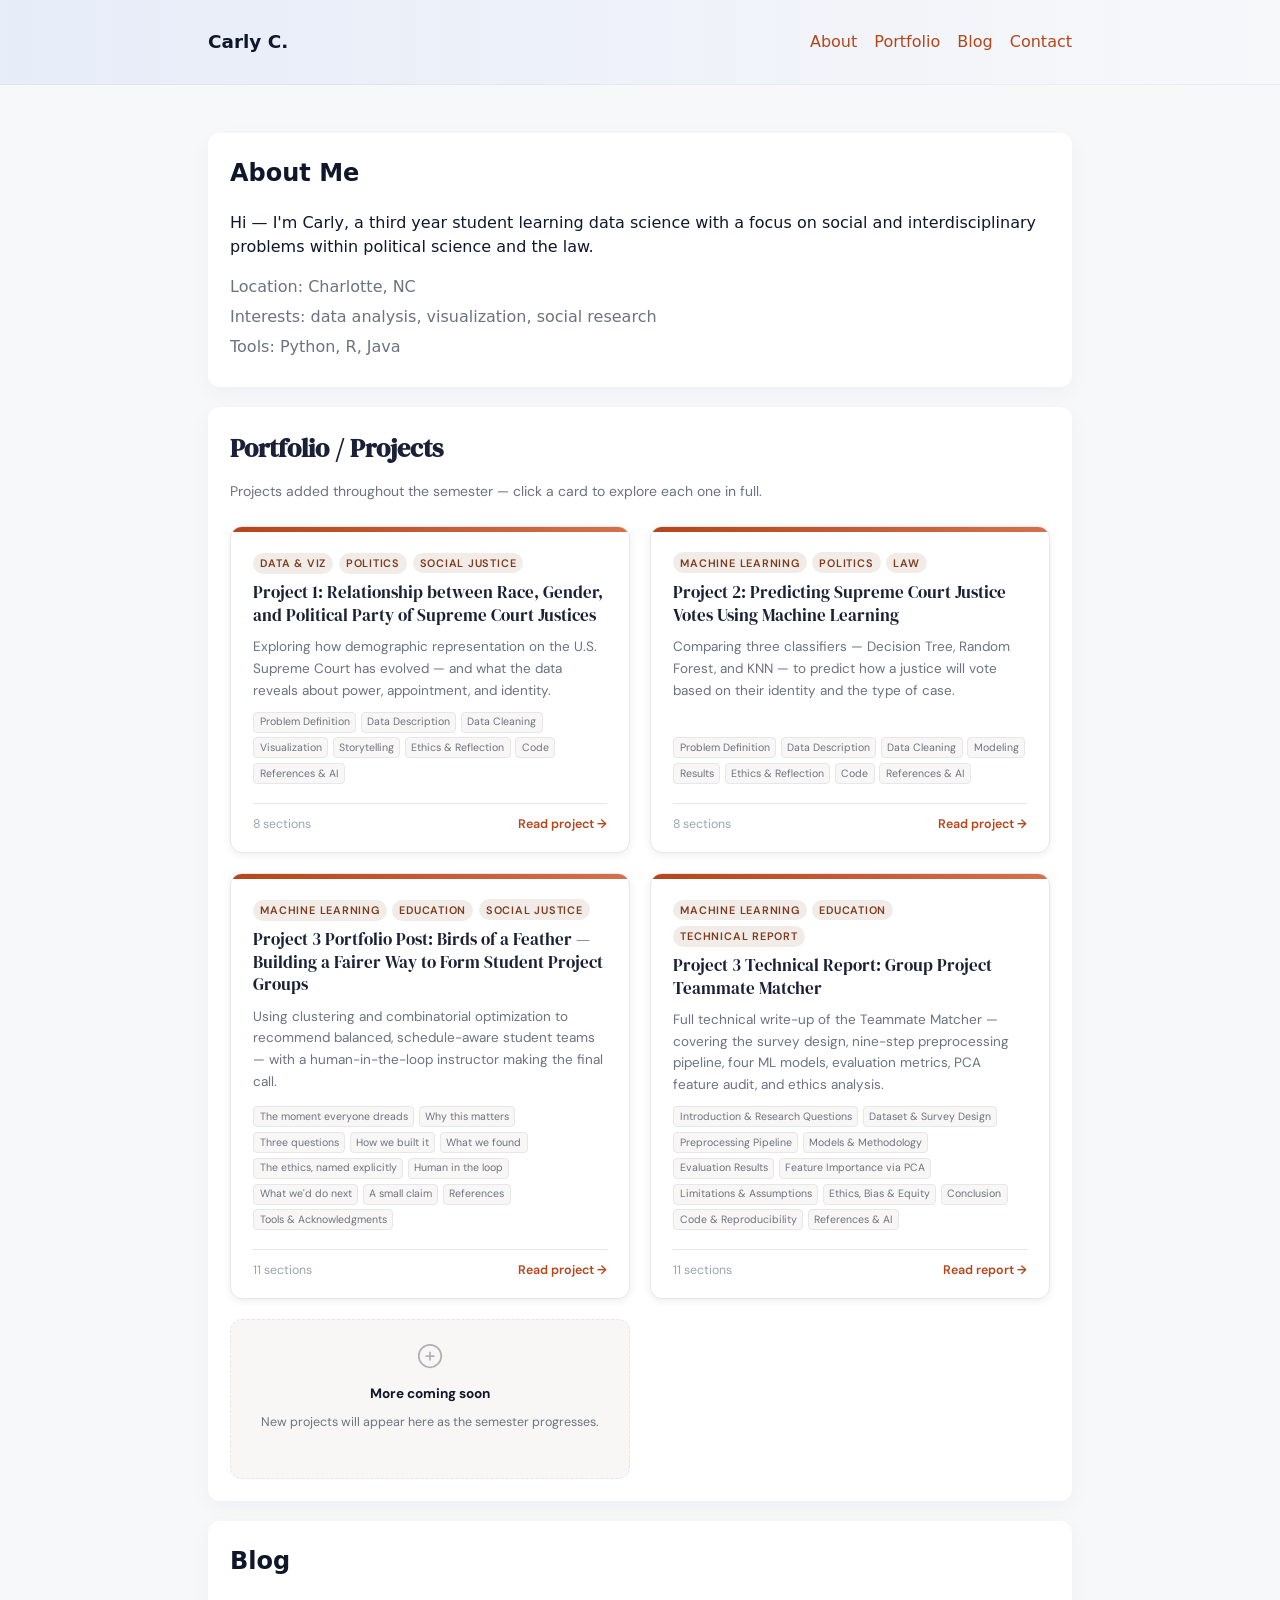
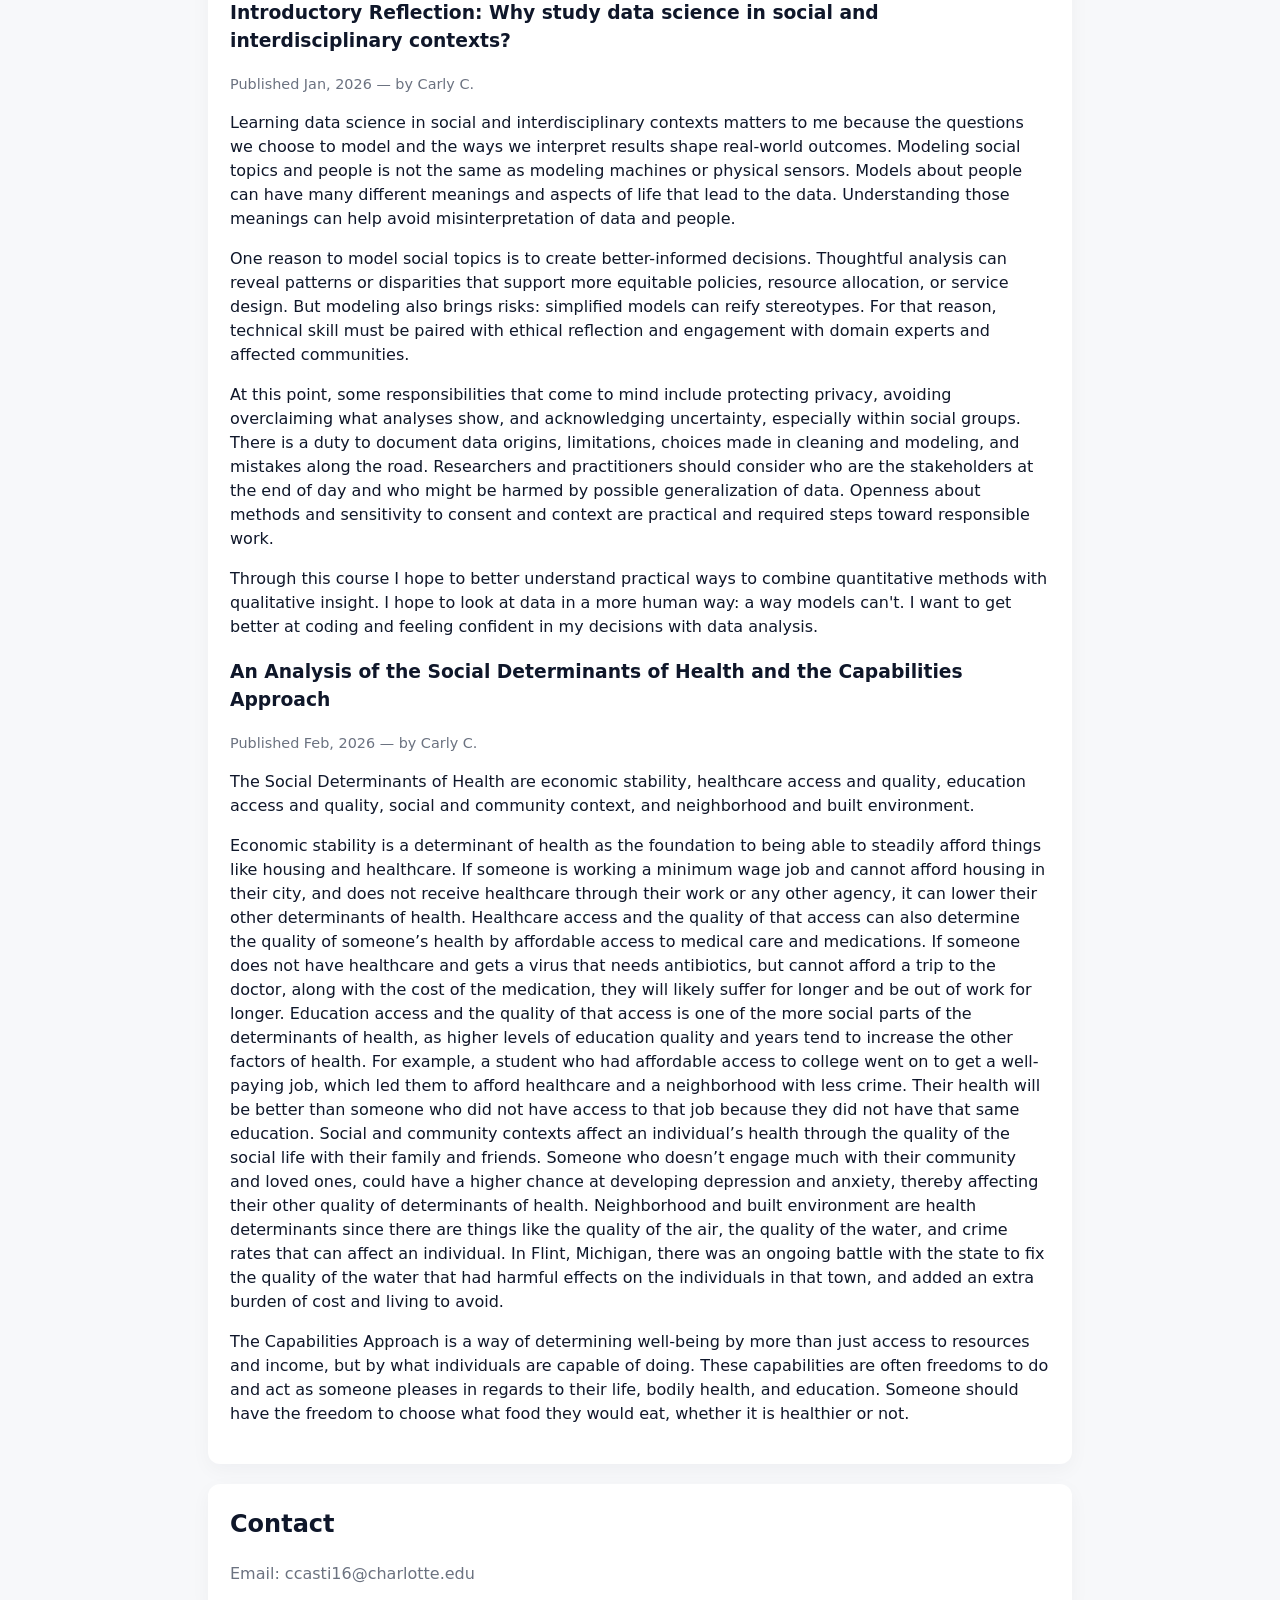
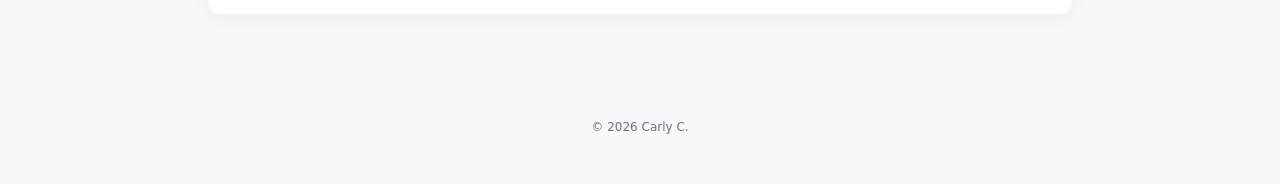
==== commit bffb2f79: "Update project title and add technical report modal" ====
--- a/index.html
+++ b/index.html
@@ -559,7 +559,7 @@
         <span class="modal-tag">Education</span>
         <span class="modal-tag">Social Justice</span>
       </div>
-      <h2 id="birds-title">Project 3: Birds of a Feather — Who Picks Your Team? Building a Fairer Way to Form Student Project Groups</h2>
+      <h2 id="birds-title">Project 3 Portfolio Post: Birds of a Feather — Who Picks Your Team? Building a Fairer Way to Form Student Project Groups</h2>
       <button class="proj-modal-close" onclick="closeProject('birds')" aria-label="Close">✕</button>
     </div>
 
@@ -682,6 +682,269 @@
         <p>Special thanks to Aileen Benedict and Jordan Blekking (UNC Charlotte School of Data Science) for advising this project, and to the 31 anonymous DTSC 2302 students who took the survey.</p>
         <h4>Co-authorship</h4>
         <p><em>Co-authored with Hampton Abbott, DTSC 2302, University of North Carolina at Charlotte, Spring 2026.</em></p>
+      </div>
+
+    </div>
+  </div>
+</div>
+
+<div class="proj-modal-backdrop" id="modal-techreport" role="dialog"
+     aria-modal="true" aria-labelledby="techreport-title"
+     onclick="handleBackdropClick(event,'techreport')">
+  <div class="proj-modal">
+
+    <div class="proj-modal-header">
+      <div class="modal-tags">
+        <span class="modal-tag">Machine Learning</span>
+        <span class="modal-tag">Education</span>
+        <span class="modal-tag">Technical Report</span>
+      </div>
+      <h2 id="techreport-title">Project 3 Technical Report: Group Project Teammate Matcher</h2>
+      <button class="proj-modal-close" onclick="closeProject('techreport')" aria-label="Close">✕</button>
+    </div>
+
+    <nav class="proj-modal-tabs">
+      <button class="tab-btn active" onclick="switchTab('techreport',0,this)">Introduction &amp; RQs</button>
+      <button class="tab-btn"        onclick="switchTab('techreport',1,this)">Dataset &amp; Survey Design</button>
+      <button class="tab-btn"        onclick="switchTab('techreport',2,this)">Preprocessing Pipeline</button>
+      <button class="tab-btn"        onclick="switchTab('techreport',3,this)">Models &amp; Methodology</button>
+      <button class="tab-btn"        onclick="switchTab('techreport',4,this)">Evaluation Results</button>
+      <button class="tab-btn"        onclick="switchTab('techreport',5,this)">Feature Importance via PCA</button>
+      <button class="tab-btn"        onclick="switchTab('techreport',6,this)">Limitations &amp; Assumptions</button>
+      <button class="tab-btn"        onclick="switchTab('techreport',7,this)">Ethics, Bias &amp; Equity</button>
+      <button class="tab-btn"        onclick="switchTab('techreport',8,this)">Conclusion</button>
+      <button class="tab-btn"        onclick="switchTab('techreport',9,this)">Code &amp; Reproducibility</button>
+      <button class="tab-btn"        onclick="switchTab('techreport',10,this)">References &amp; AI</button>
+    </nav>
+
+    <div class="proj-modal-body">
+
+      <div class="tab-panel active" id="techreport-tab-0">
+        <h3>Introduction &amp; Research Questions</h3>
+        <h4>Abstract</h4>
+        <p>Academic team formation in data science courses is typically left to random assignment or student self-selection, producing teams with scheduling conflicts, mismatched work styles, and uneven skill distribution. This report presents the <strong>Teammate Matcher</strong>, a data-driven application that optimizes academic team formation using four machine learning approaches: K-Means clustering, Agglomerative hierarchical clustering, size-constrained assignment via the <strong>Hungarian Algorithm</strong>, and <strong>Gaussian Mixture Models (GMM)</strong>.</p>
+        <p>Primary survey data were collected from 31 students in DTSC 2302, capturing availability, work style, communication preferences, and self-rated technical skills. Hungarian Assignment produced the most practically deployable configuration — balanced teams of 3–6 students with near-complete skill coverage (7.875/8 dimensions per team). Principal Component Analysis confirmed that availability and work-style are the primary axes of student differentiation (PC1 = day-of-week availability, 15.8%; PC2 = conflict/meeting style, 13.5%), with self-rated skills appearing only as a secondary axis from PC3 onward.</p>
+        <h4>Problem Statement</h4>
+        <p>The success of academic group projects depends heavily on team composition. Prior research has established that random assignment and student self-selection both produce suboptimal outcomes — including uneven distribution of work, scheduling conflicts, and mismatched work styles (Kyprianidou et al., 2012). The <strong>Teammate Matcher</strong> addresses this by developing an automated, data-driven recommendation system using directly measured student attributes collected via primary survey data.</p>
+        <h4>Research Questions</h4>
+        <ol>
+          <li><strong>RQ1.</strong> How can we quantify and represent student skills, availability, and work styles using direct self-report to facilitate effective team matching?</li>
+          <li><strong>RQ2.</strong> Which clustering or optimization algorithms produce the most balanced and compatible student teams — and does the answer differ when optimizing for <em>similar</em> teams versus <em>complementary</em> teams?</li>
+          <li><strong>RQ3.</strong> What student attributes are most predictive of cluster separation, and which features contribute most to team differentiation?</li>
+        </ol>
+        <h4>Societal Relevance</h4>
+        <p>Team assignment is not a neutral algorithmic problem. Choices in feature selection, normalization, and model objective carry equity implications: skill diversity without constraint could isolate lower-confidence students onto a single team; schedule homogeneity could inadvertently group students by implicit socioeconomic factors; and self-reported skills are subject to social desirability bias. These concerns are revisited in the Ethics section.</p>
+      </div>
+
+      <div class="tab-panel" id="techreport-tab-1">
+        <h3>Dataset &amp; Survey Design</h3>
+        <h4>Why Primary Data Collection?</h4>
+        <p>No public dataset contains the information needed for this problem. Team formation requires direct measurement of schedule availability, self-rated skills across multiple dimensions, work style and conflict approach, and communication channel preferences — none of which are captured in existing educational datasets. We therefore designed and deployed an <strong>anonymous student survey</strong> in DTSC 2302, collecting primary data directly from the population the model is intended to serve.</p>
+        <h4>Survey Instrument</h4>
+        <p>The survey was deployed via Google Forms and organized into five sections:</p>
+        <ul>
+          <li><strong>Section 1 — Context:</strong> Course code, year in school.</li>
+          <li><strong>Section 2 — Schedule &amp; Availability:</strong> Days (checkbox), time slots (checkbox), weekly hours, meeting mode.</li>
+          <li><strong>Section 3 — Technical Skills:</strong> 8 items, Likert 1–5.</li>
+          <li><strong>Section 4 — Work Style:</strong> Role, deadline approach, communication, check-in frequency, collaboration style, detail focus, conflict style.</li>
+          <li><strong>Section 5 — Self-Assessment:</strong> GPA band (optional), top contributions, biggest pain point.</li>
+        </ul>
+        <p>Ordinal Likert was used for skills to capture relative confidence without forcing binary self-categorization. Checkbox multi-select for schedule allows expression of disjoint availability. GPA was collected optionally with an explicit "Prefer not to say" option to reduce response pressure.</p>
+        <h4>Dataset Characteristics</h4>
+        <ul>
+          <li>Responses collected: 31</li>
+          <li>Raw CSV columns: 27 (includes 2 empty Google Forms artifacts)</li>
+          <li>Features after preprocessing: 50</li>
+          <li>Missing values: 2 (both GPA)</li>
+          <li>Year distribution: Juniors 13, Sophomores 11, Freshmen 4, Graduate 2, Senior 1</li>
+        </ul>
+        <h4>Anonymity &amp; Quasi-Identifier Analysis</h4>
+        <p>The survey promised anonymity. The raw CSV contains a <code>Timestamp</code> column (exact submission time to the second) which is a quasi-identifier in a class of 31 students who know each other. Two protective measures address this: (1) the raw CSV is excluded from the public repository via <code>.gitignore</code>; (2) the processed CSV is row-shuffled before saving (<code>random_state=42</code>), eliminating the correlation between row position and submission order.</p>
+      </div>
+
+      <div class="tab-panel" id="techreport-tab-2">
+        <h3>Preprocessing Pipeline</h3>
+        <p>The preprocessing pipeline (<code>src/preprocess.py</code>) implements nine sequential steps:</p>
+        <h4>Step 1 — Load Raw CSV</h4>
+        <p>Raw Google Forms export is read with default pandas CSV parsing. No modifications to the on-disk file — the raw artifact is preserved in case preprocessing needs to be re-audited.</p>
+        <h4>Step 2 — Column Cleaning &amp; Artifact Removal</h4>
+        <p>Rename 25 verbose Google Forms question strings to short internal names, drop two empty artifact columns, drop the <code>Timestamp</code> column (privacy), and normalize <code>course_code</code> to <code>"DTSC 2302"</code> (11 free-text variants in the raw data).</p>
+        <h4>Step 3 — Availability Encoding (Checkbox Expansion)</h4>
+        <p>Expand comma-separated <code>_days_raw</code> and <code>_times_raw</code> strings into 11 binary columns: <code>avail_mon</code> through <code>avail_sun</code> plus <code>avail_morning</code>, <code>avail_afternoon</code>, <code>avail_evening</code>, <code>avail_latenight</code>. This enables Jaccard similarity comparisons between any two students' availability vectors.</p>
+        <h4>Step 4 — Ordinal Encoding</h4>
+        <p>Map ordered categorical responses to integers preserving their natural ordering (e.g., <code>year</code>: Freshman=1 → Graduate=5; <code>deadline_style</code>: Last-minute=1 → Early=3). Adjacent categories are assumed equidistant — a trade-off accepted because Min-Max normalization projects all ordinals to [0,1] where absolute distances matter only in relative terms.</p>
+        <h4>Step 5 — One-Hot Encoding</h4>
+        <p>Expand four nominal (unordered) variables into binary indicator columns: <code>meeting_mode</code>, <code>comm_pref</code>, <code>conflict_style</code>, and <code>pain_point</code>. Ordinal encoding would inject a spurious distance metric for these unordered categories.</p>
+        <h4>Step 6 — Contribution Multi-Select Encoding</h4>
+        <p>Expand <code>_contrib_raw</code> into six independent binary columns: <code>contrib_technical</code>, <code>contrib_creative</code>, <code>contrib_organization</code>, <code>contrib_writing</code>, <code>contrib_morale</code>, <code>contrib_qa</code>. Over-selection (selecting more than the suggested 2) was not truncated — it carries information about how multi-faceted a student sees themselves.</p>
+        <h4>Step 7 — Missing Value Handling</h4>
+        <p>Both missing GPA values (1 genuine skip, 1 "Prefer not to say") are imputed with the <strong>median</strong> ordinal band (median = 4, "3.5–4.0"). Mean imputation was rejected because it could produce non-integer values that don't correspond to a valid response band.</p>
+        <h4>Step 8 — Min-Max Normalization</h4>
+        <p>Scale all non-binary numeric features to [0,1]. Without normalization, skill ratings (range 1–5) would contribute up to 16× more per feature to Euclidean distance than binary availability features (range 0–1), effectively ignoring schedule compatibility. Binary features already in {0,1} are not re-scaled.</p>
+        <h4>Step 9 — Row Shuffle &amp; Save</h4>
+        <p>After all encoding, row order is shuffled (<code>sample(frac=1, random_state=42)</code>) before saving. This is a privacy protection, not a modeling step — it breaks the correlation between row position and submission order while keeping the pipeline fully reproducible.</p>
+        <h4>Feature Set Construction</h4>
+        <p>Two feature sets are returned for the two research objectives: <strong>compatibility</strong> (29 features — availability + work-style, used by K-Means, Agglomerative, Hungarian) and <strong>complementarity</strong> (8 features — all <code>skill_*</code> columns, used by GMM).</p>
+      </div>
+
+      <div class="tab-panel" id="techreport-tab-3">
+        <h3>Models &amp; Methodology</h3>
+        <h4>Why Four Models?</h4>
+        <p>No single clustering algorithm naturally handles both matching objectives. The four models span the design space — K-Means and Agglomerative for similarity without size constraints, Hungarian for similarity with size constraints, and GMM for skill complementarity with soft assignments.</p>
+        <h4>Model 1 — K-Means Clustering (Baseline)</h4>
+        <p>K-Means partitions students into <em>k</em> clusters by minimizing within-cluster sum of squared distances. Fixed at <em>k</em> = 8 to match the target deployment scale of 3–5 students per team. An unconstrained silhouette sweep found <em>k</em> = 2 as optimal algorithmically, but this yields teams of ~15 and ~16 students that are unusable for deployment — precisely why Hungarian is needed.</p>
+        <h4>Model 2 — Agglomerative Hierarchical Clustering (Ward Linkage)</h4>
+        <p>Builds clusters bottom-up by successively merging the two nearest groups. Ward linkage merges the pair whose union minimizes the increase in within-cluster variance — making it directly comparable to K-Means. Produces a dendrogram for instructor interpretability. Does not enforce team size constraints.</p>
+        <h4>Model 3 — Hungarian Algorithm ★ (Primary Deployment Model)</h4>
+        <p>Solves the balanced assignment problem directly (Kuhn, 1955). A cost matrix is built from Euclidean distances between each student and each K-Means centroid, then expanded by replicating each centroid column <em>t</em> times (where <em>t</em> = ⌊N/k⌋). The permutation constraint of the assignment problem forces each centroid to receive exactly <em>t</em> students — guaranteeing balanced team sizes. Overflow students (when N mod k ≠ 0) are assigned greedily to their nearest centroid. Implemented via <code>scipy.optimize.linear_sum_assignment</code>.</p>
+        <h4>Model 4 — Gaussian Mixture Model ★</h4>
+        <p>Models the skill data as a mixture of <em>k</em> multivariate Gaussians, estimated via the Expectation-Maximization (EM) algorithm. Unlike K-Means, GMM produces <strong>soft assignments</strong> — a posterior probability vector over components for each student. Students with a maximum posterior below 0.60 are flagged as ambiguous for instructor review. The number of components was selected via BIC sweep over <em>k</em> ∈ [2, 8].</p>
+        <div class="info-box">
+          On this cohort, with N = 31 and 8 full-covariance components, GMM converged to near-deterministic posteriors (max posterior ≈ 1.00 for every student). Zero students were flagged as ambiguous. This is a known small-sample behavior — the mechanism is correct; this cohort simply does not exercise it.
+        </div>
+      </div>
+
+      <div class="tab-panel" id="techreport-tab-4">
+        <h3>Evaluation Results</h3>
+        <h4>Metric Definitions</h4>
+        <p>Six metrics were reported across all four models. <strong>Algorithmic metrics</strong>: Silhouette Score (↑ higher = better), Davies-Bouldin Index (↓ lower = better), Calinski-Harabasz Index (↑ higher = better). <strong>Domain metrics</strong>: Intra-team Skill Variance, Schedule Overlap (mean Jaccard similarity of availability vectors across within-team pairs, ↑ higher = better), and Skill Coverage (mean number of skill dimensions where ≥1 team member scores ≥3/5, ↑ higher = better).</p>
+        <h4>Comparison Table</h4>
+        <ul>
+          <li><strong>K-Means:</strong> Team sizes 2–10 | Silhouette 0.0944 | Schedule Overlap 0.6278 ★ | Skill Coverage 7.875 ★</li>
+          <li><strong>Agglomerative:</strong> Team sizes 2–7 | Silhouette 0.0938 | Schedule Overlap 0.6174 | Skill Coverage 7.75</li>
+          <li><strong>Hungarian:</strong> Team sizes 3–6 ★ | Silhouette 0.0430 | Schedule Overlap 0.6069 | Skill Coverage 7.875 ★</li>
+          <li><strong>GMM:</strong> Team sizes 3–6 | Silhouette 0.1502 ★ | Davies-Bouldin 1.3610 ★ | Calinski-Harabasz 6.3377 ★ | Schedule Overlap 0.4845 | Skill Coverage 6.75</li>
+        </ul>
+        <h4>Key Interpretations</h4>
+        <p><strong>GMM wins all three algorithmic metrics</strong> — operating on a lower-dimensional 8-feature skill space where clusters have more room to separate. <strong>Hungarian ties K-Means on skill coverage (7.875/8)</strong> while being the only model guaranteeing every team has 3–6 students. K-Means's small lead in schedule overlap (0.6278 vs 0.6069) is the 3.3% cost of Hungarian's balancing constraint — a worthwhile trade-off for deployment. GMM's low schedule overlap (0.4845) is expected: it ignores schedule entirely, optimizing for skill complementarity instead.</p>
+        <h4>GPA Sensitivity Analysis</h4>
+        <p>K-Means was run with and without <code>gpa_band</code>. The Adjusted Rand Index between the two clusterings was <strong>0.34</strong> — moderate, not negligible. Schedule overlap was actually slightly <em>higher</em> without GPA (0.6278 vs 0.6044), suggesting GPA actively pulls the clustering away from its primary objective. Recommended deployment protocol: present the instructor with both configurations and let them decide whether GPA should be included.</p>
+      </div>
+
+      <div class="tab-panel" id="techreport-tab-5">
+        <h3>Feature Importance via PCA</h3>
+        <h4>Variance Explained</h4>
+        <p>PCA was run on the 37-feature combined set. PC1 explains 15.80% of variance; PC2 explains 13.46% (cumulative 29.26%). Eleven components are required to reach 80% and 14 to reach 90% — consistent with a survey where no handful of items dominates student differentiation.</p>
+        <h4>PC1 — Day-of-Week Availability (15.8%)</h4>
+        <p>PC1 is overwhelmingly an availability axis. Top positive loadings: <code>avail_sat</code> (+0.378), <code>avail_sun</code> (+0.378), <code>avail_tue</code> (+0.370), <code>avail_thu</code> (+0.333). Top negative loading: <code>avail_mon</code> (−0.255). PC1 separates students available on non-standard schedules from those anchored to Monday-centered availability.</p>
+        <h4>PC2 — Work Style &amp; Meeting Mode (13.5%)</h4>
+        <p>PC2 is a work-style + meeting-mode axis. Top positive loadings: <code>conflict_direct</code> (+0.409), <code>meeting_nopref</code> (+0.405), <code>avail_evening</code> (+0.391). Top negative loadings: <code>conflict_natural</code> (−0.332), <code>meeting_inperson</code> (−0.329). PC2 separates students preferring direct conflict handling and flexible meeting modes from those preferring natural conflict resolution and in-person meetings.</p>
+        <h4>Key Finding — Skills Are Not a Top-2 Axis</h4>
+        <p>Skill features (<code>skill_*</code>) do not appear in the top loadings for either PC1 or PC2. The first skill feature (<code>skill_research</code>, loading −0.252) appears on PC3. Within this cohort, <strong>students differentiate primarily on schedule and work-style — not on self-rated technical skill.</strong> Skill ratings are relatively compressed (most students cluster in the middle-to-upper Likert range), contributing less variance than the more heterogeneously distributed availability and work-style features.</p>
+        <p>This directly supports the two-feature-set design: running GMM on skills alone isolates a signal that would otherwise be swamped if combined with the higher-variance schedule features.</p>
+      </div>
+
+      <div class="tab-panel" id="techreport-tab-6">
+        <h3>Limitations &amp; Assumptions</h3>
+        <h4>Dataset Limitations</h4>
+        <ul>
+          <li><strong>Sample size (N = 31).</strong> Sufficient for team formation within this cohort, but too small for statistical generalization or external validation.</li>
+          <li><strong>Single class section.</strong> All respondents are DTSC 2302 students. Results may not transfer to other disciplines or course levels.</li>
+          <li><strong>Static snapshot.</strong> The survey captures preferences at one moment. Real team dynamics evolve over a semester.</li>
+          <li><strong>Self-report bias.</strong> Students may over- or under-rate skills for social or strategic reasons. Items are framed as "comfort/confidence" rather than proficiency claims to mitigate this.</li>
+        </ul>
+        <h4>Modeling Assumptions</h4>
+        <ul>
+          <li><strong>Equal ordinal spacing.</strong> Ordinal encoding assumes adjacent categories are equidistant. Min-Max normalization partially mitigates by rescaling to [0,1].</li>
+          <li><strong>Euclidean distance on mixed features.</strong> K-Means and Hungarian use Euclidean distance on a mixed binary/continuous feature space. Gower's similarity (which handles mixed types natively) was not implemented; future work should compare.</li>
+          <li><strong>GMM Gaussian assumption.</strong> Skill ratings on a 1–5 Likert scale are not truly Gaussian. BIC selection partially mitigates overfitting risk.</li>
+          <li><strong>Missing GPA ≈ random.</strong> Median imputation assumes missingness is not correlated with a specific GPA range. With only 2 missing rows the bias is small in absolute terms, but would scale with missingness rate in a larger deployment.</li>
+        </ul>
+        <h4>Evaluation Limitations</h4>
+        <ul>
+          <li><strong>No ground-truth labels.</strong> We cannot measure whether algorithmically formed teams actually produce better outcomes than random assignment. That requires a post-project team satisfaction survey — planned as future work.</li>
+          <li><strong>Silhouette floor effect.</strong> With 31 students in 8 teams, silhouette scores are structurally bounded below their theoretical maximum. Absolute values are less informative than cross-model comparison.</li>
+        </ul>
+      </div>
+
+      <div class="tab-panel" id="techreport-tab-7">
+        <h3>Ethics, Bias &amp; Equity</h3>
+        <h4>Human-in-the-Loop Design</h4>
+        <p>The system is explicitly designed as a <strong>recommendation tool</strong>, not an autonomous decision-maker. Its output is a set of candidate team configurations with interpretable metrics. No single composite score is reported — the six metrics deliberately disagree across objectives. The instructor makes final decisions and can override based on context the algorithm cannot see: known interpersonal conflicts, disability accommodations, previous team history, or external commitments.</p>
+        <h4>Fairness Considerations</h4>
+        <p>Demographic variables (race, gender, ethnicity, nationality, disability, socioeconomic status) are explicitly excluded. GPA is the only potentially demographic-correlated variable, and it is collected optionally. Section 5.4 shows GPA has a moderate effect on assignments (ARI = 0.34), motivating the recommendation to present instructors with both with-GPA and without-GPA configurations.</p>
+        <h4>Self-Report Bias &amp; Equity</h4>
+        <p>Students from backgrounds where confidence expression is culturally discouraged may systematically under-rate themselves. Mitigations: (1) survey items are framed as <em>comfort</em> rather than <em>ability</em>; (2) the Hungarian Algorithm's size constraint forces diverse teams, pairing low- and high-self-rated students; (3) the Skill Coverage metric measures whether <em>anyone</em> on the team reaches each skill threshold, preventing teams of self-underraters from being invisible.</p>
+        <h4>Privacy</h4>
+        <p>The raw CSV stays local and is excluded from the public repository via <code>.gitignore</code>. The processed CSV is row-shuffled before saving. The published file contains no names, emails, IDs, timestamps, or ordering artifacts.</p>
+        <h4>Equity Constraint (Planned)</h4>
+        <p>When deploying the GMM model, no team should be composed entirely of students self-rating below threshold on any single skill dimension. This is documented as a deployment requirement but is not yet implemented in code.</p>
+        <h4>Algorithmic Authority &amp; Anchoring</h4>
+        <p>Even with human-in-the-loop design, an algorithmic recommendation creates anchoring pressure — instructors may accept it by default. To counter this, the system surfaces multiple model configurations rather than a single ranked output, and reports an ambiguity flag from GMM for students with soft membership probability below 0.60. This cohort produced zero flagged students, but the mechanism remains in the system for future deployments.</p>
+      </div>
+
+      <div class="tab-panel" id="techreport-tab-8">
+        <h3>Conclusion</h3>
+        <p>The Teammate Matcher demonstrates that optimal academic team formation requires treating <em>similarity</em> and <em>complementarity</em> as distinct objectives with distinct feature sets and distinct algorithms. Across four models, no single configuration dominates all metrics — <strong>the choice of "best" model depends on what you optimize for.</strong></p>
+        <h4>Primary Findings</h4>
+        <ol>
+          <li><strong>Hungarian Algorithm is the recommended deployment model</strong> — it guarantees balanced team sizes and ties for the highest skill coverage at 7.875/8 dimensions per team.</li>
+          <li><strong>GMM complements Hungarian</strong> rather than replacing it. It identifies latent skill archetypes via soft component assignments. On this cohort GMM converged sharply and the ambiguity flag returned zero students, but the mechanism remains useful for larger future deployments.</li>
+          <li><strong>Schedule availability and work-style dominate student differentiation; self-rated skills are a weaker, lower-variance axis.</strong> PC1 is a day-of-week availability axis (15.8%), PC2 is conflict/meeting style (13.5%), and skills do not appear in top loadings until PC3.</li>
+          <li><strong>GPA has moderate, not negligible, influence on assignments</strong> (ARI = 0.34). Schedule overlap is slightly higher without GPA (0.628 vs 0.604), suggesting GPA actively pulls the clustering away from its primary objective. The recommended protocol is to present both configurations to the instructor.</li>
+        </ol>
+        <h4>Future Work</h4>
+        <ul>
+          <li>Collect post-project team-satisfaction data to validate whether algorithmically formed teams produce lower-friction outcomes than random assignment.</li>
+          <li>Extend to multi-section deployment to test generalization.</li>
+          <li>Implement the minimum-skill-diversity equity constraint in code.</li>
+          <li>Compare Euclidean distance against Gower's similarity for mixed feature types.</li>
+        </ul>
+      </div>
+
+      <div class="tab-panel" id="techreport-tab-9">
+        <h3>Code &amp; Reproducibility</h3>
+        <h4>Repository Structure</h4>
+        <pre><code>teammate-matcher/
+├── data/
+│   ├── raw_survey_responses.csv     # local only (gitignored)
+│   └── processed_survey_data.csv   # shuffled, published
+├── survey/
+│   └── survey_questions.md         # full instrument
+├── src/
+│   ├── preprocess.py               # 9-step pipeline
+│   ├── models.py                   # 4 model wrappers
+│   └── evaluate.py                 # 6 evaluation metrics
+├── notebooks/
+│   ├── 01_eda.ipynb
+│   ├── 02_preprocessing.ipynb
+│   ├── 03_models_1_2.ipynb         # K-Means + Agglomerative
+│   ├── 04_models_3_4.ipynb         # Hungarian + GMM
+│   └── 05_evaluation.ipynb         # comparison + PCA biplot
+└── outputs/
+    ├── pipeline_diagram.png
+    ├── schedule_heatmap.png
+    ├── pca_biplot.png
+    ├── comparison_metrics.png
+    ├── gmm_ambiguity.png
+    ├── evaluation_metrics.csv
+    └── team_assignments/
+        ├── kmeans_teams.csv
+        ├── agglomerative_teams.csv
+        ├── hungarian_teams.csv
+        └── gmm_teams.csv</code></pre>
+        <h4>Reproducibility Notes</h4>
+        <p>All random processes are seeded with <code>random_state = 42</code>. <code>run_pipeline()</code> in <code>src/preprocess.py</code> is the single entry point from raw CSV to processed features. Notebooks are numbered and should be run in sequence, but each also stands alone — later notebooks re-run the pipeline from raw data.</p>
+        <p>Full source code, preprocessing pipeline, model wrappers, evaluation metrics, Jupyter notebooks, and all generated figures are available at <a href="https://github.com/HPAuncc/teammate-matcher" target="_blank">github.com/HPAuncc/teammate-matcher</a>.</p>
+      </div>
+
+      <div class="tab-panel" id="techreport-tab-10">
+        <h3>References &amp; AI Transparency</h3>
+        <ul class="ref-list">
+          <li>Akgun, S., &amp; Greenhow, C. (2022). Artificial intelligence in education: Addressing ethical challenges in K-12 settings. <em>AI and Ethics</em>, <em>2</em>, 431–440. <a href="https://pmc.ncbi.nlm.nih.gov/articles/PMC8455229/" target="_blank">https://pmc.ncbi.nlm.nih.gov/articles/PMC8455229/</a></li>
+          <li>Bishop, C. M. (2006). <em>Pattern recognition and machine learning</em>. Springer.</li>
+          <li>Harris, C. R., et al. (2020). Array programming with NumPy. <em>Nature</em>, <em>585</em>(7825), 357–362. <a href="https://doi.org/10.1038/s41586-020-2649-2" target="_blank">https://doi.org/10.1038/s41586-020-2649-2</a></li>
+          <li>Hunter, J. D. (2007). Matplotlib: A 2D graphics environment. <em>Computing in Science &amp; Engineering</em>, <em>9</em>(3), 90–95. <a href="https://doi.org/10.1109/MCSE.2007.55" target="_blank">https://doi.org/10.1109/MCSE.2007.55</a></li>
+          <li>Jonker, R., &amp; Volgenant, A. (1987). A shortest augmenting path algorithm for dense and sparse linear assignment problems. <em>Computing</em>, <em>38</em>(4), 325–340. <a href="https://doi.org/10.1007/BF02278710" target="_blank">https://doi.org/10.1007/BF02278710</a></li>
+          <li>Kuhn, H. W. (1955). The Hungarian method for the assignment problem. <em>Naval Research Logistics Quarterly</em>, <em>2</em>(1–2), 83–97. <a href="https://doi.org/10.1002/nav.3800020109" target="_blank">https://doi.org/10.1002/nav.3800020109</a></li>
+          <li>Kyprianidou, M., Demetriadis, S., Tsiatsos, T., &amp; Pombortsis, A. (2012). Group formation based on learning styles. <em>Educational Technology Research and Development</em>, <em>60</em>(1), 83–110. <a href="https://doi.org/10.1007/s11423-011-9215-4" target="_blank">https://doi.org/10.1007/s11423-011-9215-4</a></li>
+          <li>McKinney, W. (2010). Data structures for statistical computing in Python. <em>Proceedings of the 9th Python in Science Conference</em>, 56–61. <a href="https://doi.org/10.25080/Majora-92bf1922-00a" target="_blank">https://doi.org/10.25080/Majora-92bf1922-00a</a></li>
+          <li>Pedregosa, F., et al. (2011). Scikit-learn: Machine learning in Python. <em>Journal of Machine Learning Research</em>, <em>12</em>, 2825–2830.</li>
+          <li>Python Software Foundation. (2024). <em>Python</em> (Version 3.12). <a href="https://www.python.org/" target="_blank">https://www.python.org/</a></li>
+          <li>Virtanen, P., et al. (2020). SciPy 1.0: Fundamental algorithms for scientific computing in Python. <em>Nature Methods</em>, <em>17</em>(3), 261–272. <a href="https://doi.org/10.1038/s41592-019-0686-2" target="_blank">https://doi.org/10.1038/s41592-019-0686-2</a></li>
+          <li>Waskom, M. L. (2021). seaborn: Statistical data visualization. <em>Journal of Open Source Software</em>, <em>6</em>(60), 3021. <a href="https://doi.org/10.21105/joss.03021" target="_blank">https://doi.org/10.21105/joss.03021</a></li>
+        </ul>
+        <p style="margin-top:1rem;">Claude (Anthropic) was used as a coding assistant throughout development. All generated code was reviewed, tested, and modified by the authors. <em>Co-authored with Hampton Abbott, DTSC 2302, University of North Carolina at Charlotte, Spring 2026.</em></p>
       </div>
 
     </div>
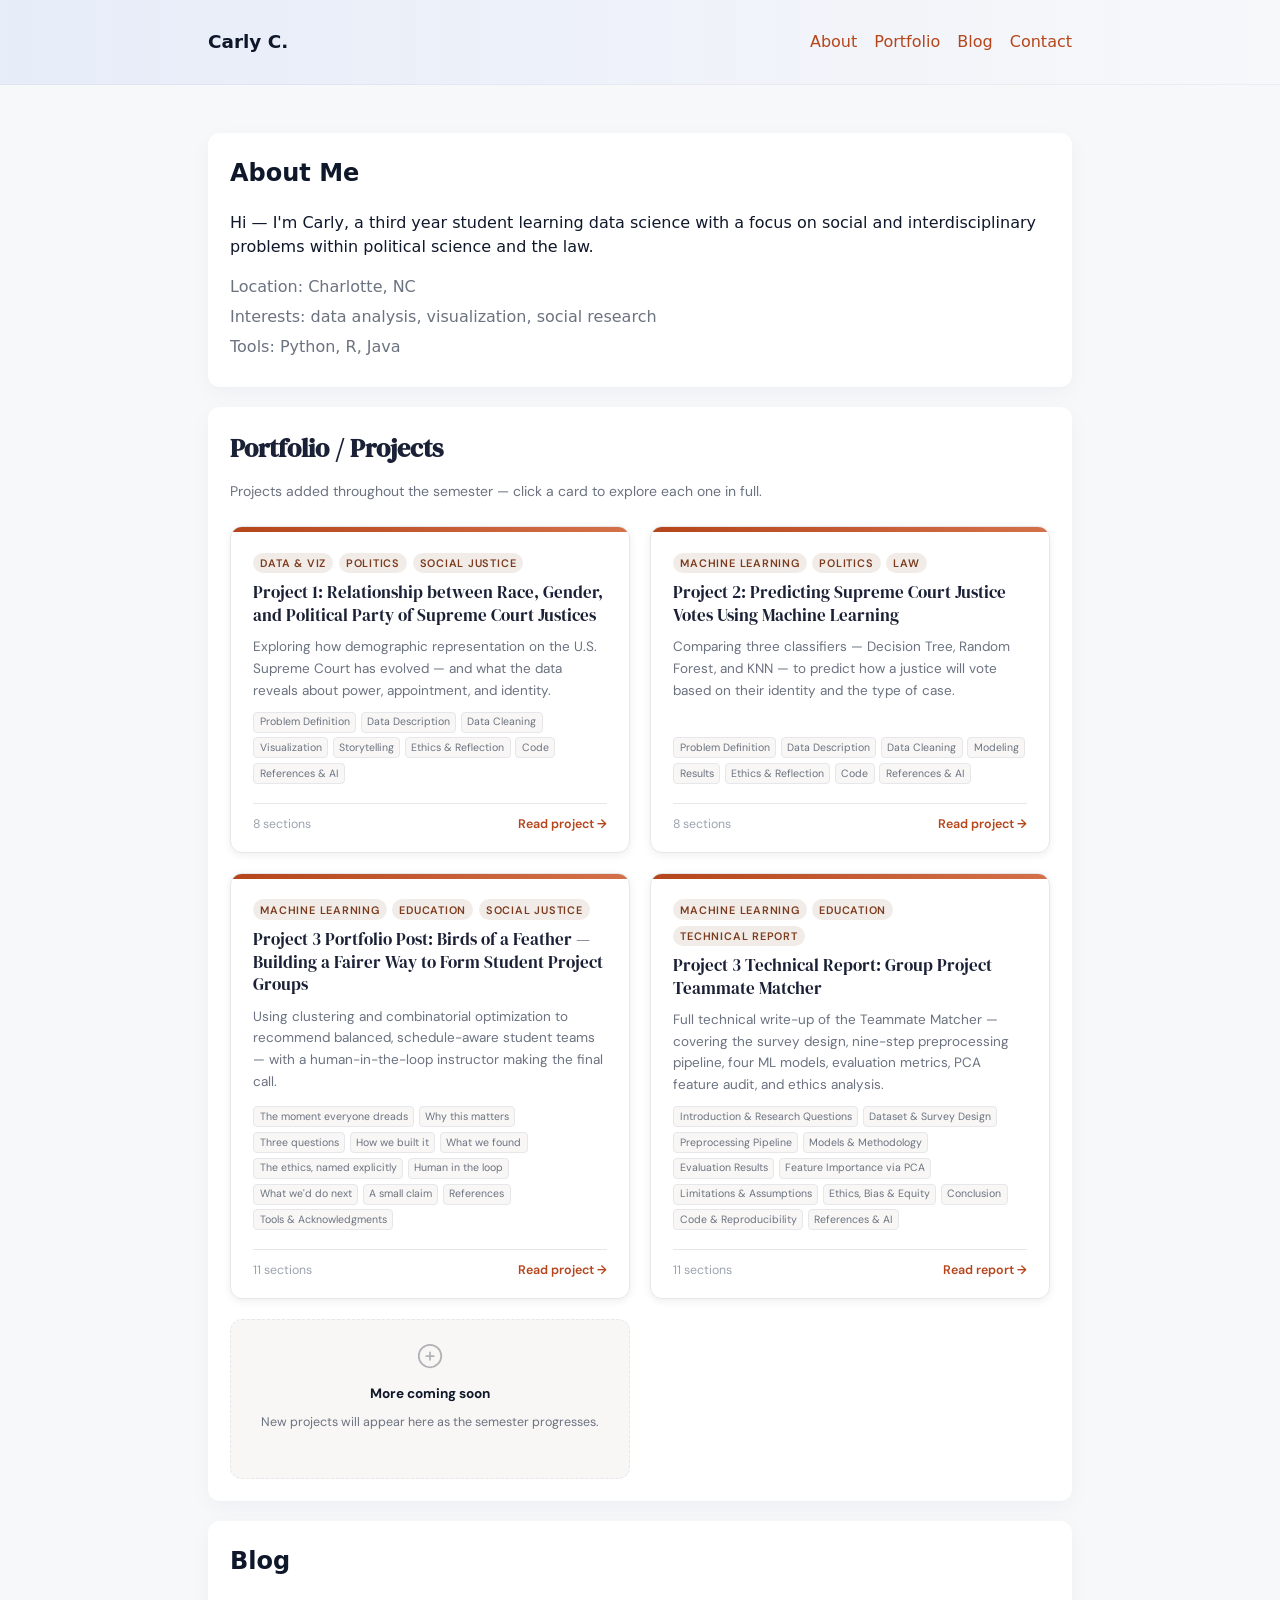
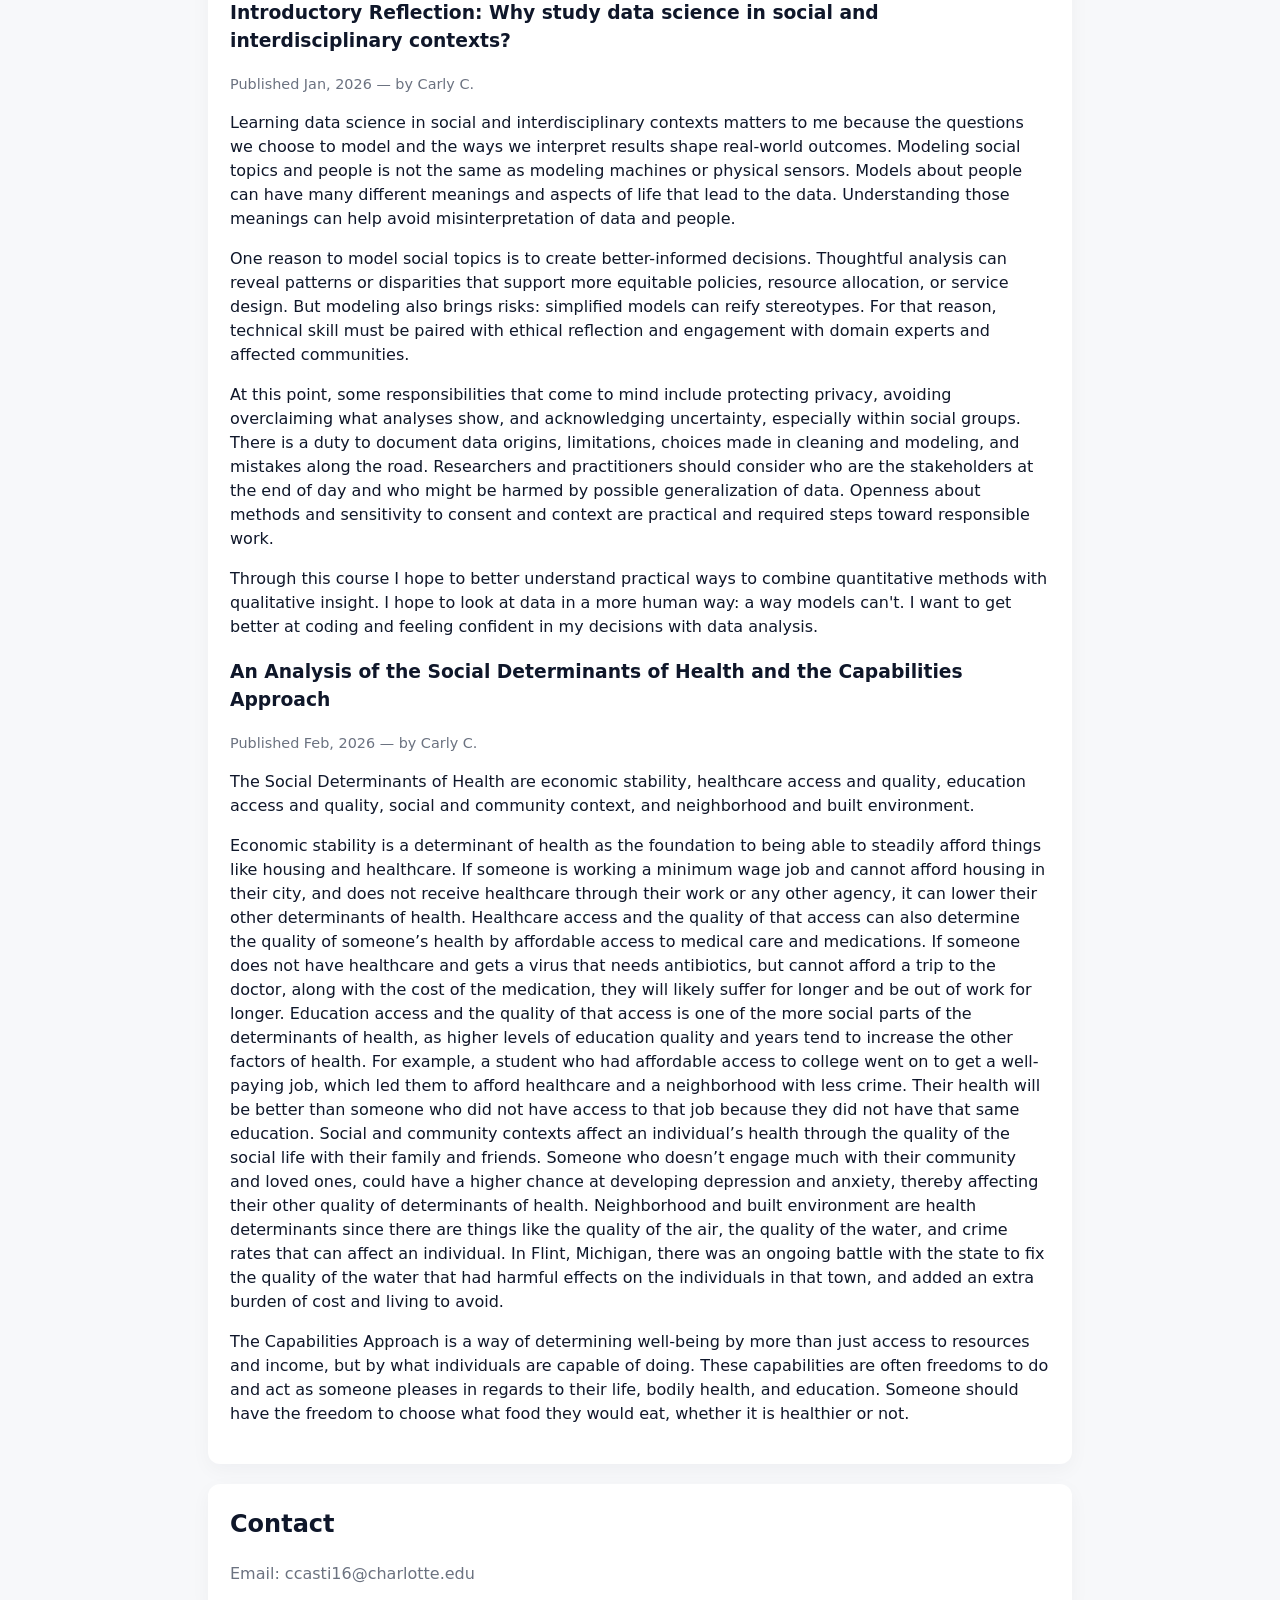
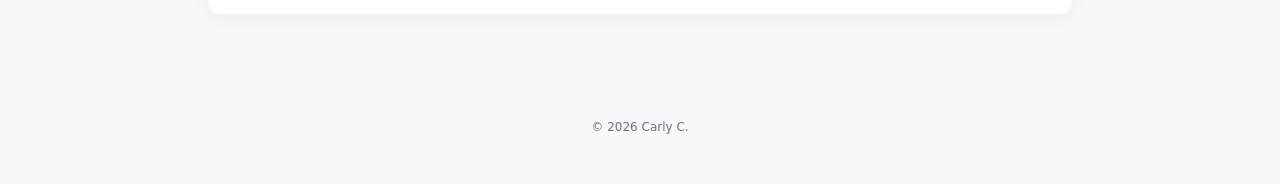
==== commit e7163a7e: "Enhance project overview with images and findings Added images and additional findings to the projec" ====
--- a/index.html
+++ b/index.html
@@ -580,6 +580,7 @@
     <div class="proj-modal-body">
 
       <div class="tab-panel active" id="birds-tab-0">
+        <img src="portfolio_post_thumbnail.png" alt="The Portfolio Post Thumbnail" width="95%">
         <h3>The moment everyone dreads</h3>
         <p>There is a small, predictable silence in every college classroom when an instructor says the words <em>"For this next project, you'll be in groups of four."</em> Some students immediately turn to the friends they came in with. Others freeze, hoping the instructor will assign teams so they don't have to navigate the social cost of asking strangers. A few quietly recalculate the rest of their semester — <em>who is going to do the work? who has my schedule? who's going to ghost the group chat?</em></p>
         <p>Group projects are everywhere in higher education, and yet the way teams get formed has barely changed in decades. Instructors typically choose between two options: let students pick (which reproduces existing social cliques and excludes newcomers), or assign randomly (which ignores the very things that determine whether a team functions — schedule, skill mix, work style). Neither option is satisfying, and neither scales well to a class of 30 students juggling jobs, commutes, and conflicting deadlines.</p>
@@ -606,6 +607,8 @@
 
       <div class="tab-panel" id="birds-tab-3">
         <h3>How we built it</h3>
+        <p>The whole pipeline, end to end, looks like this:</p>
+        <img src="pipeline_diagram.png" alt="The Pipeline Diagram" width="95%">
         <p>We deployed an anonymous Google Forms survey to 31 students in a single section of DTSC 2302. The survey collected 35 items across five domains: schedule and availability, technical skills (8 dimensions, self-rated 1–5), work style, communication preferences, and a self-assessment block. After preprocessing — checkbox expansion, ordinal encoding, one-hot encoding, Min-Max normalization, and a privacy-preserving row shuffle — we ended up with 50 features per student and zero missing values.</p>
         <p>We then ran four different models on the cleaned data, deliberately chosen to span the design space:</p>
         <ul>
@@ -615,6 +618,7 @@
           <li><strong>Gaussian Mixture Model (GMM)</strong> — a probabilistic model that produces <em>soft</em> assignments instead of hard cluster labels (Bishop, 2006), letting us flag ambiguous students for human review.</li>
         </ul>
         <p>The first three models were applied to a <em>similarity</em> feature set (availability + work style). GMM was applied to a <em>complementarity</em> feature set (skills only). We evaluated all four models on six metrics: three algorithmic (Silhouette Score, Davies–Bouldin, Calinski–Harabasz) and three domain-specific (intra-team skill variance, schedule overlap via Jaccard similarity, and skill coverage).</p>
+        <img src="poster_comparison_table.png" alt="The Comparison Table" width="95%">
       </div>
 
       <div class="tab-panel" id="birds-tab-4">
@@ -622,12 +626,16 @@
         <h4>1. The Hungarian Algorithm is the model we'd actually deploy</h4>
         <p>It is the only one of the four that guaranteed every team contained between three and six students — the other models routinely produced oversized teams (one K-Means cluster contained 10 students) or two-person teams too small to cover the project's required skills. It also tied for the highest skill coverage (7.875 out of 8 skill dimensions per team). Its silhouette score is the lowest of the four, which is the explicit cost of forcing balanced sizes — but for a deployment context, balanced and slightly-less-tight is far more useful than tight-but-unusable.</p>
         <h4>2. Schedule, not skill, is what separates students</h4>
+        <img src="schedule_heatmap.png" alt="The Schedule Heatmap" width="95%">
         <p>When we ran Principal Component Analysis on the full feature set, the first principal component (15.8% of variance) was dominated by day-of-week availability — weekend, Tuesday, and Thursday loadings positive; Monday loading negative. The second component (13.5%) was conflict-handling and meeting-mode preferences. <strong>Self-rated skill features did not appear in the top loadings until the third principal component.</strong></p>
+        <img src="pca_biplot.png" alt="The PCA Biplot" width="95%">
         <p>Within this cohort, students differentiate primarily on <em>when they can meet</em> and <em>how they handle conflict</em> — not on what they say they're good at. An algorithm that spends its energy matching on skills will have very little signal to work with.</p>
         <h4>3. GPA is not a neutral feature</h4>
         <p>We ran K-Means with and without <code>gpa_band</code> and compared resulting cluster labels using the Adjusted Rand Index. The score was <strong>0.34</strong> — moderately low. Removing GPA actually <em>improved</em> the schedule-overlap metric slightly (0.628 versus 0.604). GPA was actively pulling the clustering away from its primary objective.</p>
         <h4>4. GMM produced sharp, not soft, archetypes</h4>
-        <p>Every one of the 31 students locked tightly onto exactly one of the eight latent skill archetypes with probability ≈ 1.0. Zero students were flagged as ambiguous. This is not a failure of the algorithm — it is a property of the data. In a larger sample the ambiguity-flag mechanism would be exercised meaningfully; in this run, it had nothing to surface.</p>
+        <p>One of the design promises of GMM is that it returns probabilistic assignments — a vector of probabilities over latent components for each student — and we built an “ambiguity flag” intended to surface students whose maximum component probability fell below 0.60. In a larger or more diverse cohort, those flagged students would get instructor review.</p>
+        <p>In our cohort, zero students were flagged. Every single one of the 31 students locked tightly onto exactly one of the eight latent skill archetypes:</p>
+        <img src="gmm_ambiguity.png" alt="The GMM Visualization" width="95%">
         <div class="info-box amber">
           The uneven availability across the cohort — weekday afternoons dense, weekends and late-night sparse — is the binding constraint on all three similarity-based models. A larger or more temporally diverse sample would be the highest-value next step.
         </div>
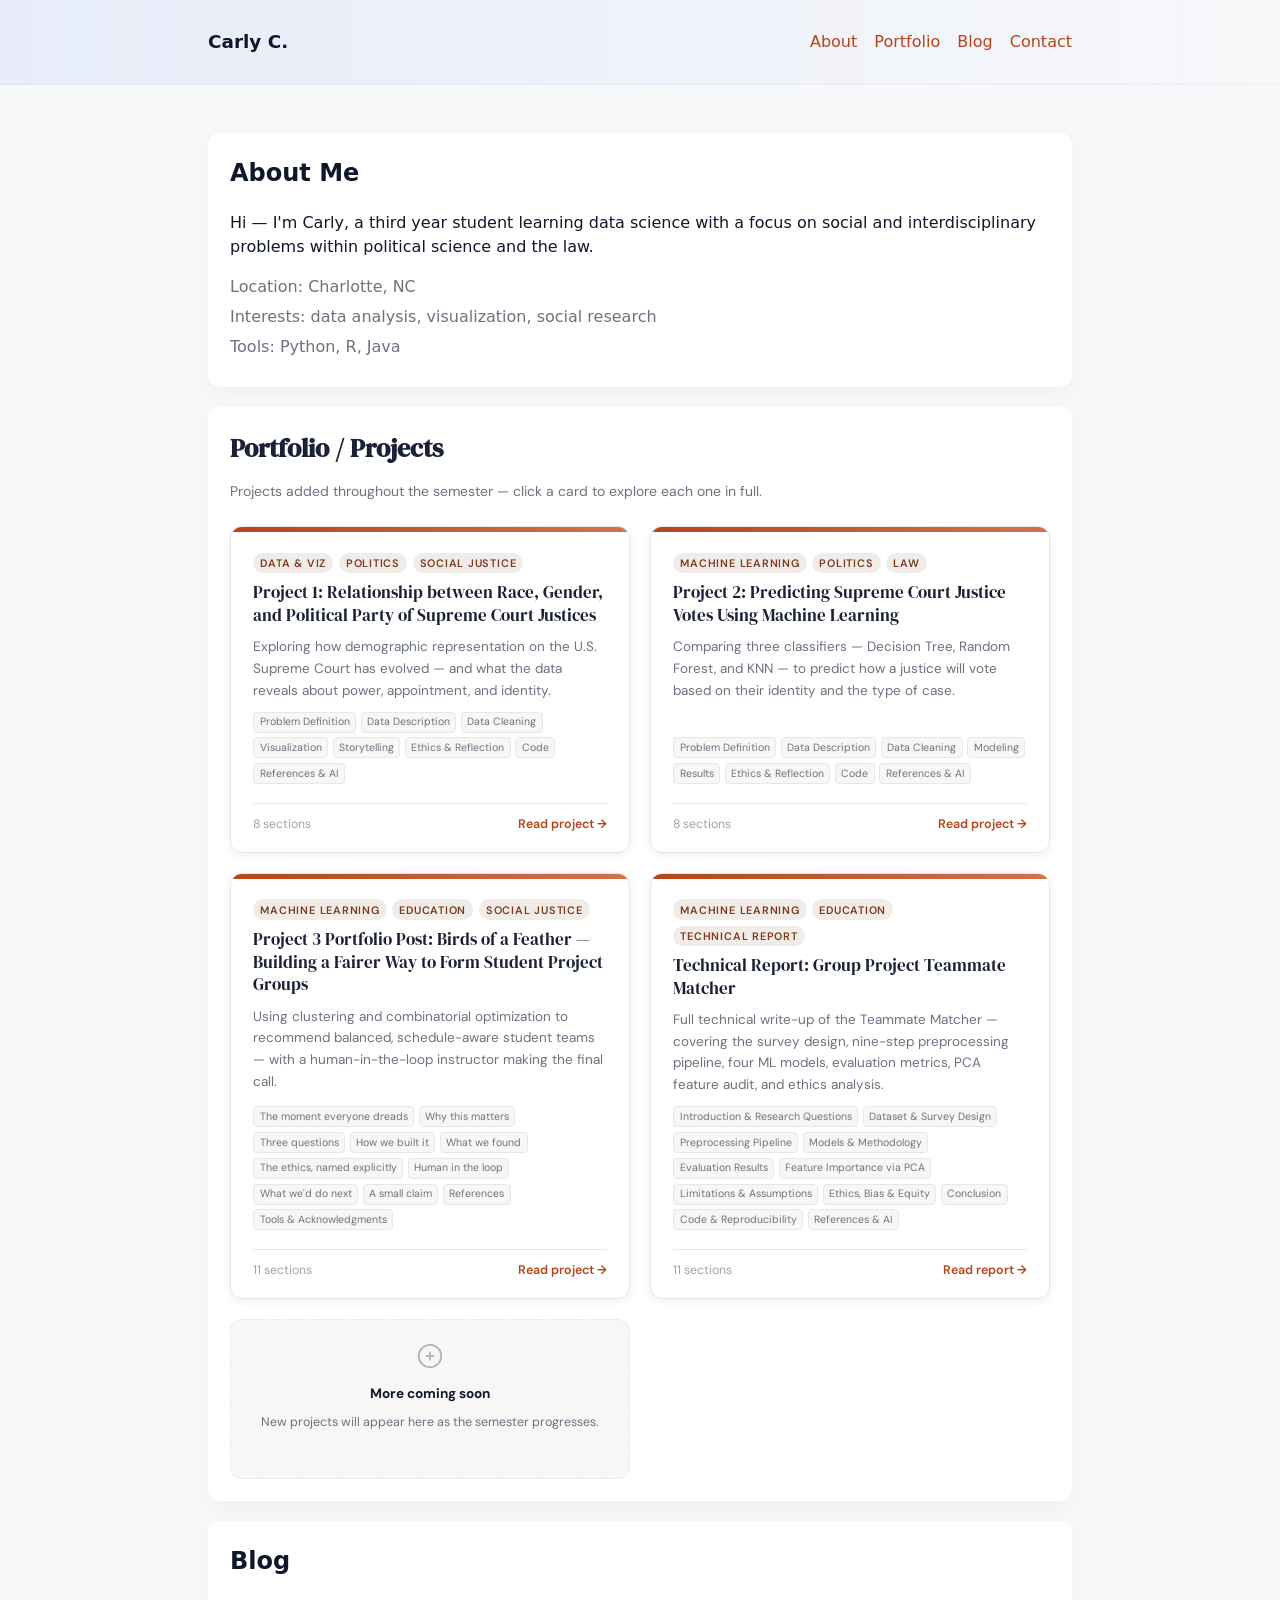
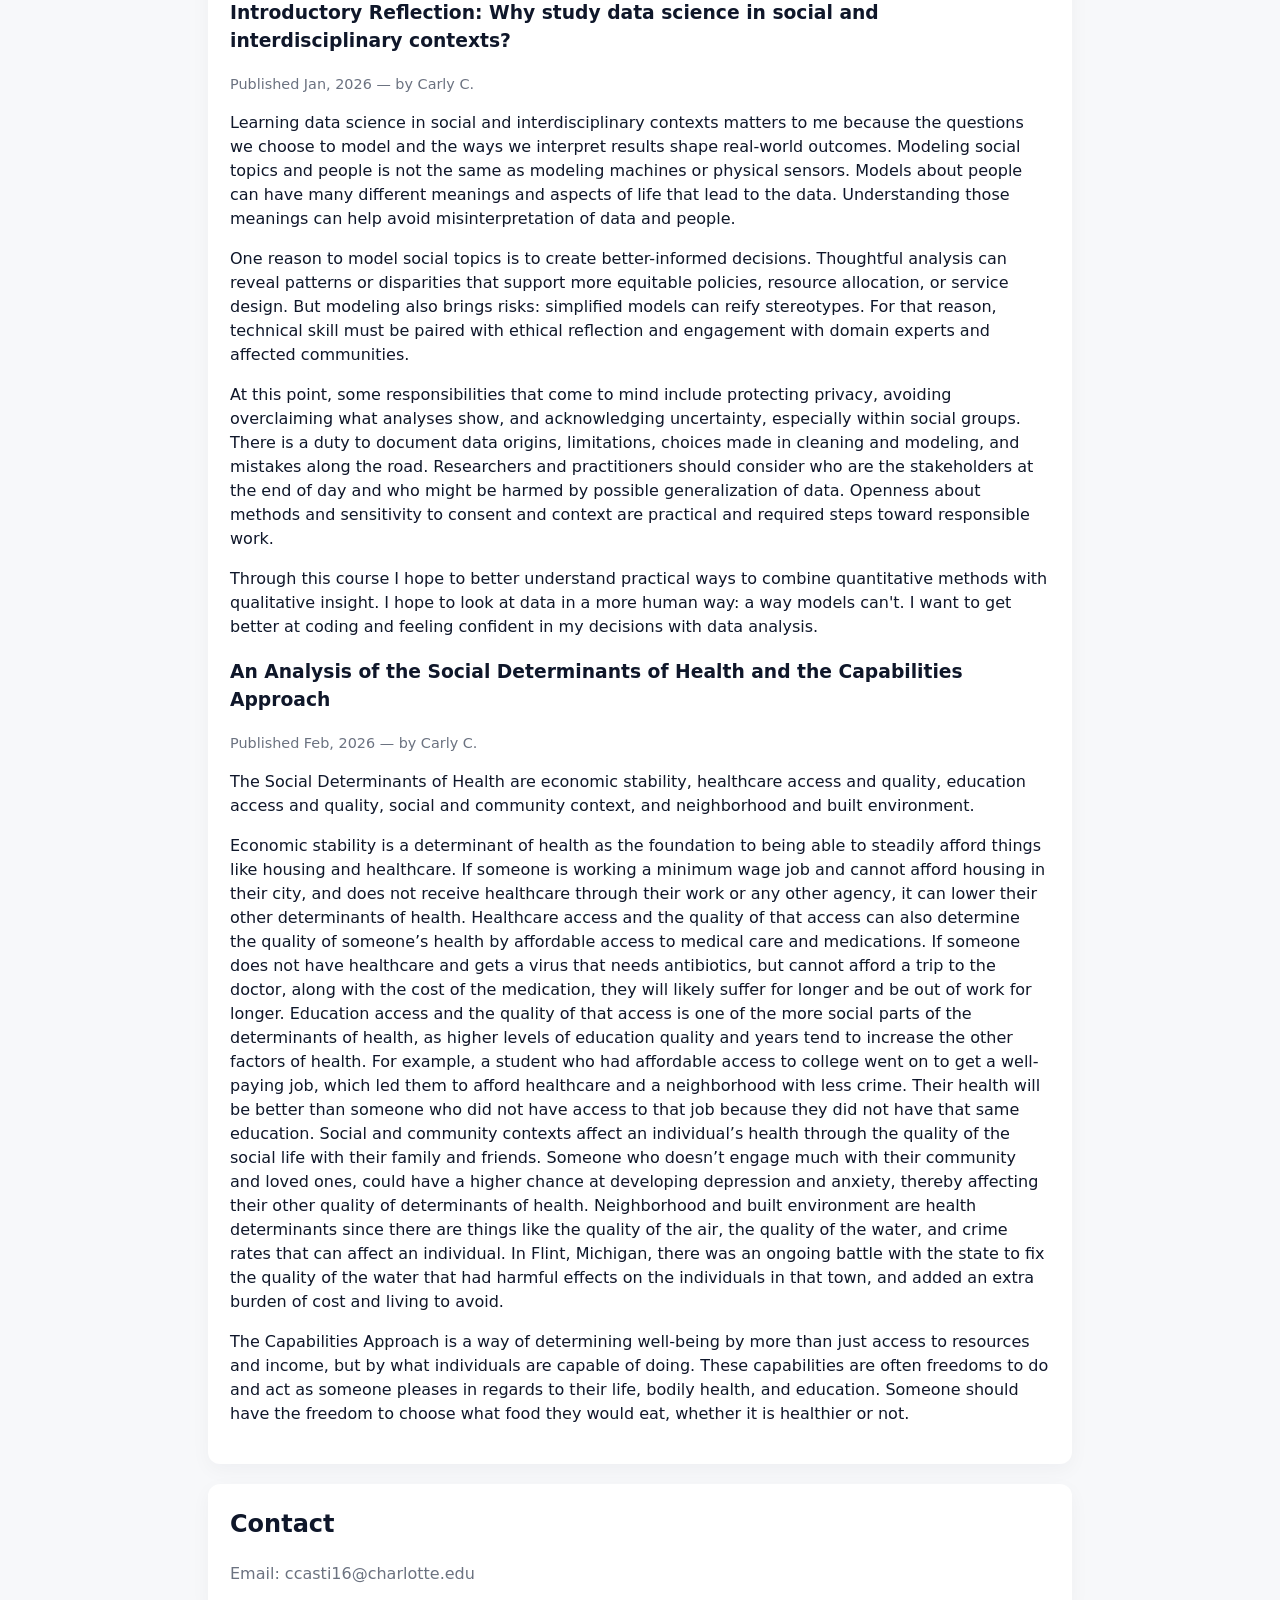
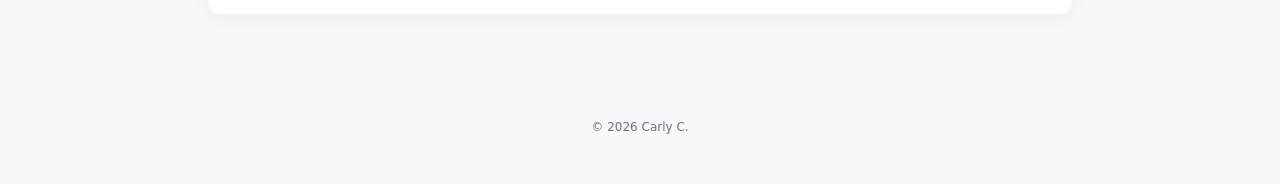
==== commit d0f37f51: "Update print statement from 'Hello' to 'Goodbye'" ====
--- a/index.html
+++ b/index.html
@@ -250,7 +250,7 @@
       <span class="project-tag">Education</span>
       <span class="project-tag">Technical Report</span>
     </div>
-    <h3>Project 3 Technical Report: Group Project Teammate Matcher</h3>
+    <h3>Technical Report: Group Project Teammate Matcher</h3>
     <p>Full technical write-up of the Teammate Matcher — covering the survey design, nine-step preprocessing pipeline, four ML models, evaluation metrics, PCA feature audit, and ethics analysis.</p>
     <div class="section-pills">
       <span class="section-pill">Introduction &amp; Research Questions</span>
@@ -707,7 +707,7 @@
         <span class="modal-tag">Education</span>
         <span class="modal-tag">Technical Report</span>
       </div>
-      <h2 id="techreport-title">Project 3 Technical Report: Group Project Teammate Matcher</h2>
+      <h2 id="techreport-title">Technical Report: Group Project Teammate Matcher</h2>
       <button class="proj-modal-close" onclick="closeProject('techreport')" aria-label="Close">✕</button>
     </div>
 
@@ -730,34 +730,57 @@
       <div class="tab-panel active" id="techreport-tab-0">
         <h3>Introduction &amp; Research Questions</h3>
         <h4>Abstract</h4>
-        <p>Academic team formation in data science courses is typically left to random assignment or student self-selection, producing teams with scheduling conflicts, mismatched work styles, and uneven skill distribution. This report presents the <strong>Teammate Matcher</strong>, a data-driven application that optimizes academic team formation using four machine learning approaches: K-Means clustering, Agglomerative hierarchical clustering, size-constrained assignment via the <strong>Hungarian Algorithm</strong>, and <strong>Gaussian Mixture Models (GMM)</strong>.</p>
-        <p>Primary survey data were collected from 31 students in DTSC 2302, capturing availability, work style, communication preferences, and self-rated technical skills. Hungarian Assignment produced the most practically deployable configuration — balanced teams of 3–6 students with near-complete skill coverage (7.875/8 dimensions per team). Principal Component Analysis confirmed that availability and work-style are the primary axes of student differentiation (PC1 = day-of-week availability, 15.8%; PC2 = conflict/meeting style, 13.5%), with self-rated skills appearing only as a secondary axis from PC3 onward.</p>
+        <p>Academic team formation in data science courses is typically left to random assignment or student self-selection, producing teams with scheduling conflicts, mismatched work styles, and uneven skill distribution. This report presents the <strong>Teammate Matcher</strong>, a data-driven application that optimizes academic team formation using four machine learning approaches: K-Means clustering, Agglomerative hierarchical clustering, size-constrained assignment via the <strong>Hungarian Algorithm</strong>, and <strong>Gaussian Mixture Models (GMM)</strong>. Primary survey data were collected from 31 students in DTSC 2302, capturing availability, work style, communication preferences, and self-rated technical skills. Responses were preprocessed through a nine-step pipeline producing 50 features across two feature sets: <em>compatibility features</em> (availability + work style, used for similarity-based models) and <em>complementarity features</em> (8 skill dimensions, used for diversity-based GMM). Hungarian Assignment produced the most practically deployable configuration — balanced teams of 3–6 students with near-complete skill coverage (7.875/8 dimensions per team) — while GMM identified latent skill archetypes via soft membership probabilities. The ambiguity-flag mechanism (max posterior &lt; 0.60) returned zero borderline cases on this cohort: with N = 31 and full-covariance components, GMM converges to near-deterministic posteriors. The mechanism is correct; this cohort simply does not exercise it.</p>
+        <p>Principal Component Analysis confirmed that availability and work-style are the primary axes of student differentiation (PC1 = day-of-week availability, 15.8%; PC2 = conflict/meeting style, 13.5%), with self-rated skills appearing only as a secondary axis from PC3 onward. This supports the decision to run skill-based clustering on skills alone rather than combining feature sets.</p>
         <h4>Problem Statement</h4>
-        <p>The success of academic group projects depends heavily on team composition. Prior research has established that random assignment and student self-selection both produce suboptimal outcomes — including uneven distribution of work, scheduling conflicts, and mismatched work styles (Kyprianidou et al., 2012). The <strong>Teammate Matcher</strong> addresses this by developing an automated, data-driven recommendation system using directly measured student attributes collected via primary survey data.</p>
+        <p>The success of academic group projects depends heavily on team composition. Prior research has established that random assignment and student self-selection both produce suboptimal outcomes — including uneven distribution of work, scheduling conflicts, and mismatched work styles (Kyprianidou et al., 2012). These issues hinder the pedagogical goals of collaborative assignments and cause measurable frustration among students.</p>
+        <p>The <strong>Teammate Matcher</strong> addresses this problem by developing an automated, data-driven recommendation system for team formation, using directly measured student attributes collected via primary survey data. Unlike prior approaches that rely on indirect behavioral proxies (e.g., Learning Management System click counts, course forum activity), this system uses attributes most relevant to actual teamwork: self-reported technical skills, weekly availability, communication preferences, and work style.</p>
         <h4>Research Questions</h4>
+        <p>This project is guided by three research questions:</p>
         <ol>
           <li><strong>RQ1.</strong> How can we quantify and represent student skills, availability, and work styles using direct self-report to facilitate effective team matching?</li>
           <li><strong>RQ2.</strong> Which clustering or optimization algorithms produce the most balanced and compatible student teams — and does the answer differ when optimizing for <em>similar</em> teams versus <em>complementary</em> teams?</li>
           <li><strong>RQ3.</strong> What student attributes are most predictive of cluster separation, and which features contribute most to team differentiation?</li>
         </ol>
+        <p>A key framing decision distinguishes this work from prior approaches: we treat <strong>similarity</strong> (grouping students with compatible schedules and work styles) and <strong>complementarity</strong> (ensuring skill diversity within teams) as <em>distinct objectives</em> evaluated separately. No single clustering algorithm naturally optimizes both.</p>
         <h4>Societal Relevance</h4>
-        <p>Team assignment is not a neutral algorithmic problem. Choices in feature selection, normalization, and model objective carry equity implications: skill diversity without constraint could isolate lower-confidence students onto a single team; schedule homogeneity could inadvertently group students by implicit socioeconomic factors; and self-reported skills are subject to social desirability bias. These concerns are revisited in the Ethics section.</p>
+        <p>Team assignment is not a neutral algorithmic problem. Choices in feature selection, normalization, and model objective carry equity implications:</p>
+        <ul>
+          <li><strong>Skill diversity without constraint</strong> could isolate lower-confidence students onto a single team.</li>
+          <li><strong>Schedule homogeneity</strong> could inadvertently group students by implicit socioeconomic factors (e.g., students who work nights share low daytime availability).</li>
+          <li><strong>Self-reported skills</strong> are subject to social desirability bias — students may over-rate prestigious skills (ML) and under-rate others (writing).</li>
+        </ul>
+        <p>These concerns are revisited in Section 8.</p>
       </div>
 
       <div class="tab-panel" id="techreport-tab-1">
         <h3>Dataset &amp; Survey Design</h3>
         <h4>Why Primary Data Collection?</h4>
-        <p>No public dataset contains the information needed for this problem. Team formation requires direct measurement of schedule availability, self-rated skills across multiple dimensions, work style and conflict approach, and communication channel preferences — none of which are captured in existing educational datasets. We therefore designed and deployed an <strong>anonymous student survey</strong> in DTSC 2302, collecting primary data directly from the population the model is intended to serve.</p>
+        <p>The project guidelines require a dataset that is <strong>not</strong> sourced from Kaggle or the UCI Repository. Beyond that requirement, there is a principled reason for primary data collection:</p>
+        <p>No public dataset contains the information needed for this problem. Team formation requires direct measurement of:</p>
+        <ol>
+          <li><strong>Schedule availability</strong> — not inferable from activity logs (the oft-used Open University Learning Analytics dataset (OULAD) encodes time as "days since module start," not as calendar day-of-week).</li>
+          <li><strong>Self-rated skills across multiple dimensions</strong> — not inferable from click counts on course videos.</li>
+          <li><strong>Work style and conflict approach</strong> — not captured in any educational dataset we could identify.</li>
+          <li><strong>Communication channel preferences</strong> — likewise unrecorded elsewhere.</li>
+        </ol>
+        <p>We therefore designed and deployed an <strong>anonymous student survey</strong> in the DTSC 2302 course, collecting primary data directly from the population the model is intended to serve.</p>
         <h4>Survey Instrument</h4>
-        <p>The survey was deployed via Google Forms and organized into five sections:</p>
-        <ul>
-          <li><strong>Section 1 — Context:</strong> Course code, year in school.</li>
-          <li><strong>Section 2 — Schedule &amp; Availability:</strong> Days (checkbox), time slots (checkbox), weekly hours, meeting mode.</li>
-          <li><strong>Section 3 — Technical Skills:</strong> 8 items, Likert 1–5.</li>
-          <li><strong>Section 4 — Work Style:</strong> Role, deadline approach, communication, check-in frequency, collaboration style, detail focus, conflict style.</li>
-          <li><strong>Section 5 — Self-Assessment:</strong> GPA band (optional), top contributions, biggest pain point.</li>
-        </ul>
-        <p>Ordinal Likert was used for skills to capture relative confidence without forcing binary self-categorization. Checkbox multi-select for schedule allows expression of disjoint availability. GPA was collected optionally with an explicit "Prefer not to say" option to reduce response pressure.</p>
+        <p>The survey was deployed via Google Forms and organized into five sections (full instrument in <code>survey/survey_questions.md</code>):</p>
+        <ul>
+          <li><strong>Section 1 — Context:</strong> Course code, year in school — scope/demographic filter.</li>
+          <li><strong>Section 2 — Schedule &amp; Availability:</strong> Days (checkbox), time slots (checkbox), weekly hours, meeting mode — schedule compatibility features.</li>
+          <li><strong>Section 3 — Technical Skills:</strong> 8 items, Likert 1–5 — skill profile / complementarity.</li>
+          <li><strong>Section 4 — Work Style:</strong> Role, deadline approach, communication, check-in, collaboration, detail focus, conflict style — work-style compatibility.</li>
+          <li><strong>Section 5 — Self-Assessment:</strong> GPA band (optional), top contributions, biggest pain point — self-knowledge signals.</li>
+        </ul>
+        <p><strong>Survey design choices:</strong></p>
+        <ul>
+          <li><strong>Ordinal Likert for skills</strong> (1–5) captures relative confidence without forcing binary self-categorization.</li>
+          <li><strong>Checkbox multi-select for schedule</strong> allows expression of disjoint availability (e.g., "weekends only" or "MWF plus evenings").</li>
+          <li><strong>Optional GPA</strong> was selected to reduce response pressure; we will see in Section 5.4 that GPA has a <em>moderate</em> (not negligible) effect on assignments, motivating a deployment protocol that presents both with-GPA and without-GPA configurations to the instructor.</li>
+          <li><strong>"Prefer not to say" option</strong> for GPA explicitly signals that the student chose not to respond (distinguishable from accidental skip).</li>
+        </ul>
         <h4>Dataset Characteristics</h4>
         <ul>
           <li>Responses collected: 31</li>
@@ -765,136 +788,207 @@
           <li>Features after preprocessing: 50</li>
           <li>Missing values: 2 (both GPA)</li>
           <li>Year distribution: Juniors 13, Sophomores 11, Freshmen 4, Graduate 2, Senior 1</li>
-        </ul>
+          <li>Course code variants in raw data: 11 (all normalize to DTSC 2302)</li>
+        </ul>
+        <p><strong>Sample size rationale:</strong> 31 responses is sufficient to form 7–8 teams of 3–5 students, the target deployment scale. It limits statistical generalization, but the goal is not population inference — it is optimal team formation within this cohort.</p>
+        <p><strong>Cohort availability profile.</strong> The 11-dimensional availability vector for each student — 7 day-of-week binaries plus 4 time-of-day binaries — exhibits substantial heterogeneity, which is the variance the similarity-based models operate on. Weekday afternoons and evenings are dense; weekends and the late-night slot are sparse. This descriptive view foreshadows the PCA finding in Section 6: day-of-week availability is the primary axis along which students differentiate.</p>
         <h4>Anonymity &amp; Quasi-Identifier Analysis</h4>
-        <p>The survey promised anonymity. The raw CSV contains a <code>Timestamp</code> column (exact submission time to the second) which is a quasi-identifier in a class of 31 students who know each other. Two protective measures address this: (1) the raw CSV is excluded from the public repository via <code>.gitignore</code>; (2) the processed CSV is row-shuffled before saving (<code>random_state=42</code>), eliminating the correlation between row position and submission order.</p>
+        <p>The survey promised anonymity. The raw CSV contains a <code>Timestamp</code> column (exact submission time to the second) which is a quasi-identifier: in a class of 31 students who know each other, "who submitted at 11:30 AM on April 17th" can narrow down the respondent. Two protective measures address this:</p>
+        <ol>
+          <li>The raw CSV is excluded from the public repository via <code>.gitignore</code> and stays local only.</li>
+          <li>The processed CSV is <strong>row-shuffled</strong> before saving (<code>preprocess.py</code> Step 9, <code>random_state=42</code>), eliminating the correlation between row position and submission order. Without the shuffle, a reader with access to the Google Forms response sheet could re-identify rows by matching timestamps to row indices.</li>
+        </ol>
+        <p>The processed CSV published on GitHub contains no names, emails, student IDs, timestamps, or ordering artifact — only encoded, normalized feature values.</p>
       </div>
 
       <div class="tab-panel" id="techreport-tab-2">
         <h3>Preprocessing Pipeline</h3>
-        <p>The preprocessing pipeline (<code>src/preprocess.py</code>) implements nine sequential steps:</p>
+        <p>The preprocessing pipeline (<code>src/preprocess.py</code>) implements nine sequential steps. Each design decision is justified below.</p>
         <h4>Step 1 — Load Raw CSV</h4>
-        <p>Raw Google Forms export is read with default pandas CSV parsing. No modifications to the on-disk file — the raw artifact is preserved in case preprocessing needs to be re-audited.</p>
+        <p>Raw Google Forms export is read with default pandas CSV parsing. No modifications to the on-disk file — we preserve the raw artifact in case preprocessing needs to be re-audited.</p>
         <h4>Step 2 — Column Cleaning &amp; Artifact Removal</h4>
-        <p>Rename 25 verbose Google Forms question strings to short internal names, drop two empty artifact columns, drop the <code>Timestamp</code> column (privacy), and normalize <code>course_code</code> to <code>"DTSC 2302"</code> (11 free-text variants in the raw data).</p>
+        <p><strong>Actions:</strong> Rename 25 verbose Google Forms question strings to short internal names (e.g., <em>"Which days are you generally available to meet with your team?"</em> → <code>_days_raw</code>). Drop two empty artifact columns (<code>Column 25</code>, <code>Column 25.1</code>) generated by Google Forms' checkbox export quirk. Drop the <code>Timestamp</code> column (privacy; not analytically relevant). Normalize <code>course_code</code> to <code>"DTSC 2302"</code> (11 free-text variants all refer to the same course).</p>
+        <p><strong>Justification:</strong> Full question strings are infeasible to use as code identifiers. The normalized <code>course_code</code> allows future cross-section extension without changing the schema. Timestamp is dropped both for privacy (Section 2.4) and because time-of-submission has no causal relationship to team compatibility.</p>
         <h4>Step 3 — Availability Encoding (Checkbox Expansion)</h4>
-        <p>Expand comma-separated <code>_days_raw</code> and <code>_times_raw</code> strings into 11 binary columns: <code>avail_mon</code> through <code>avail_sun</code> plus <code>avail_morning</code>, <code>avail_afternoon</code>, <code>avail_evening</code>, <code>avail_latenight</code>. This enables Jaccard similarity comparisons between any two students' availability vectors.</p>
+        <p><strong>Action:</strong> Expand the comma-separated <code>_days_raw</code> and <code>_times_raw</code> strings into 11 binary columns: <code>avail_mon avail_tue avail_wed avail_thu avail_fri avail_sat avail_sun avail_morning avail_afternoon avail_evening avail_latenight</code>.</p>
+        <p><strong>Justification:</strong> Two students' availability can now be compared directly using set-based metrics. The Jaccard index between two binary availability vectors directly quantifies scheduling overlap. We use this as the <em>Schedule Overlap</em> evaluation metric in Section 5.</p>
+        <p><strong>Alternative considered:</strong> We could have grouped days into "weekday" vs. "weekend" blocks to reduce dimensionality. Rejected — it would collapse genuine variance (a student available only Tuesday/Thursday is very different from one available only Monday/Wednesday/Friday, but both are "weekday").</p>
         <h4>Step 4 — Ordinal Encoding</h4>
-        <p>Map ordered categorical responses to integers preserving their natural ordering (e.g., <code>year</code>: Freshman=1 → Graduate=5; <code>deadline_style</code>: Last-minute=1 → Early=3). Adjacent categories are assumed equidistant — a trade-off accepted because Min-Max normalization projects all ordinals to [0,1] where absolute distances matter only in relative terms.</p>
+        <p><strong>Action:</strong> Map ordered categorical responses to integers preserving their natural ordering: <code>year</code> (Freshman=1 through Graduate=5), <code>weekly_hours</code> (&lt;3hrs=1 through 10+=4), <code>role_pref</code> (Follower=1 through Leader=4), <code>deadline_style</code> (Last-minute=1 through Early=3), <code>checkin_freq</code> (As needed=1 through Daily=4), <code>collab_style</code> (Independent=1 through Close=3), <code>gpa_band</code> (&lt;2.5=1 through 3.5–4.0=4).</p>
+        <p><strong>Justification:</strong> These variables have semantically ordered response options. Encoding as integers allows distance-based algorithms to correctly interpret "A Steady worker is <em>between</em> a Last-minute worker and an Early worker" rather than treating all three as mutually unrelated categories (as one-hot would imply).</p>
+        <p><strong>Assumption — equal spacing:</strong> Ordinal encoding implicitly assumes equal distance between adjacent categories. This is debatable for some variables (e.g., the jump from "10+ hours/week" to "3–5 hours" is likely larger than the jump from "6–9" to "3–5"). We accept this trade-off because Min-Max normalization (Step 8) projects all ordinals to [0, 1] where the absolute distances matter only in relative terms during clustering.</p>
         <h4>Step 5 — One-Hot Encoding</h4>
-        <p>Expand four nominal (unordered) variables into binary indicator columns: <code>meeting_mode</code>, <code>comm_pref</code>, <code>conflict_style</code>, and <code>pain_point</code>. Ordinal encoding would inject a spurious distance metric for these unordered categories.</p>
+        <p><strong>Action:</strong> Expand four nominal (unordered) variables into binary indicator columns: <code>meeting_mode</code> → <code>meeting_inperson</code>, <code>meeting_remote</code>, <code>meeting_nopref</code>; <code>comm_pref</code> → <code>comm_text</code>, <code>comm_email</code>, <code>comm_discord</code>, <code>comm_video</code>, <code>comm_inperson</code>; <code>conflict_style</code> → <code>conflict_direct</code>, <code>conflict_private</code>, <code>conflict_natural</code>, <code>conflict_defer</code>; <code>pain_point</code> → <code>pain_schedule</code>, <code>pain_workload</code>, <code>pain_conflict</code>, <code>pain_communication</code>, <code>pain_motivation</code>.</p>
+        <p><strong>Justification:</strong> These categories have no semantic ordering. A student preferring Discord is not "numerically between" one preferring email and one preferring Zoom. Ordinal encoding would inject a spurious distance metric; one-hot is the correct representation.</p>
+        <p><strong>Assumption — mutual exclusivity:</strong> Each one-hot block sums to exactly 1 per student. This is enforced by the single-select Google Forms item. No data validation was needed.</p>
         <h4>Step 6 — Contribution Multi-Select Encoding</h4>
-        <p>Expand <code>_contrib_raw</code> into six independent binary columns: <code>contrib_technical</code>, <code>contrib_creative</code>, <code>contrib_organization</code>, <code>contrib_writing</code>, <code>contrib_morale</code>, <code>contrib_qa</code>. Over-selection (selecting more than the suggested 2) was not truncated — it carries information about how multi-faceted a student sees themselves.</p>
+        <p><strong>Action:</strong> Expand <code>_contrib_raw</code> (a comma-separated multi-select) into six independent binary indicator columns: <code>contrib_technical</code>, <code>contrib_creative</code>, <code>contrib_organization</code>, <code>contrib_writing</code>, <code>contrib_morale</code>, <code>contrib_qa</code>.</p>
+        <p><strong>Design decision:</strong> The survey asked for "up to 2" contributions, but 16 of 31 respondents selected 3 or more items. We did <strong>not</strong> enforce the limit. Instead, each column is an independent yes/no indicator. The decision was driven by two considerations: (1) retroactively truncating responses would require an arbitrary choice of which items to keep; (2) over-selection carries information — it indicates that the respondent sees themselves as multi-faceted rather than specialized, which is itself a useful feature.</p>
         <h4>Step 7 — Missing Value Handling</h4>
-        <p>Both missing GPA values (1 genuine skip, 1 "Prefer not to say") are imputed with the <strong>median</strong> ordinal band (median = 4, "3.5–4.0"). Mean imputation was rejected because it could produce non-integer values that don't correspond to a valid response band.</p>
+        <p><strong>Action:</strong> GPA: 1 row was genuinely missing, 1 row answered "Prefer not to say." Both are treated as NaN and imputed with the <strong>median</strong> ordinal band (median = 4, corresponding to the "3.5 – 4.0" band). Drop any row where &gt;20% of numeric features are missing. In practice no rows were dropped.</p>
+        <p><strong>Justification — median over mean:</strong> GPA is an ordinal categorical variable (four bands, integer-coded). Mean imputation could produce non-integer values (e.g., 2.37) that don't correspond to any valid response band. Median preserves the ordinal scale and the encoding invariant that every value maps to a valid category.</p>
+        <p><strong>Trade-off:</strong> Median imputation biases imputed rows toward the cohort's modal response. With 29 of 31 students having a valid GPA and the cohort concentrated in the 3.5–4.0 band, the median value (4) is also the modal observed value — so the two imputed rows are statistically indistinguishable from the majority of the cohort on this feature.</p>
         <h4>Step 8 — Min-Max Normalization</h4>
-        <p>Scale all non-binary numeric features to [0,1]. Without normalization, skill ratings (range 1–5) would contribute up to 16× more per feature to Euclidean distance than binary availability features (range 0–1), effectively ignoring schedule compatibility. Binary features already in {0,1} are not re-scaled.</p>
+        <p><strong>Action:</strong> Scale all non-binary numeric features to [0, 1] using x_scaled = (x − x_min) / (x_max − x_min). Binary features (availability indicators, one-hot columns, contribution indicators) are already in {0, 1} and are <strong>not re-scaled</strong> — this is important, since re-scaling a constant-value binary feature would divide by a zero range.</p>
+        <p><strong>Justification:</strong> K-Means, Agglomerative, and Hungarian Assignment all rely on Euclidean distance. Without normalization, skill ratings (raw range 1–5) contribute up to (5−1)² = 16 per feature to squared distance, while binary availability features contribute at most (1−0)² = 1 per feature. Skills would dominate distance calculations roughly 16-fold, effectively ignoring schedule compatibility — which is exactly backwards for the similarity objective. Min-Max equalizes the per-feature contribution to distance.</p>
+        <p><strong>Alternative considered:</strong> Standardization (zero mean, unit variance) is common but would produce features outside [0, 1] and would behave poorly on the many skewed binary distributions (e.g., <code>avail_sat</code>, where only 6/31 students are available).</p>
         <h4>Step 9 — Row Shuffle &amp; Save</h4>
-        <p>After all encoding, row order is shuffled (<code>sample(frac=1, random_state=42)</code>) before saving. This is a privacy protection, not a modeling step — it breaks the correlation between row position and submission order while keeping the pipeline fully reproducible.</p>
+        <p><strong>Action:</strong> After all encoding, the row order of the processed DataFrame is shuffled (<code>sample(frac=1, random_state=42)</code>) before saving. The <code>course_code</code> column is dropped — it has a single unique value after Step 2 and contributes no variance.</p>
+        <p><strong>Justification:</strong> See Section 2.4. This is a privacy protection, not a modeling step. The shuffle uses a fixed seed so the pipeline remains fully reproducible.</p>
         <h4>Feature Set Construction</h4>
-        <p>Two feature sets are returned for the two research objectives: <strong>compatibility</strong> (29 features — availability + work-style, used by K-Means, Agglomerative, Hungarian) and <strong>complementarity</strong> (8 features — all <code>skill_*</code> columns, used by GMM).</p>
+        <p>Two distinct feature sets are returned by <code>build_feature_sets()</code> to match the two research objectives:</p>
+        <ul>
+          <li><strong>Compatibility (29 features):</strong> 11 availability + 18 work-style columns — used by K-Means, Agglomerative, Hungarian.</li>
+          <li><strong>Complementarity (8 features):</strong> All 8 <code>skill_*</code> columns — used by GMM.</li>
+          <li><strong>All features (37 features):</strong> Both sets combined — used for PCA feature importance.</li>
+        </ul>
+        <p>Pain-point indicators and contribution multi-selects are retained in the processed CSV but excluded from both modeling feature sets — they are analytical artifacts useful for ethics analysis but not clustering features.</p>
       </div>
 
       <div class="tab-panel" id="techreport-tab-3">
         <h3>Models &amp; Methodology</h3>
         <h4>Why Four Models?</h4>
-        <p>No single clustering algorithm naturally handles both matching objectives. The four models span the design space — K-Means and Agglomerative for similarity without size constraints, Hungarian for similarity with size constraints, and GMM for skill complementarity with soft assignments.</p>
+        <p>No single clustering algorithm naturally handles both matching objectives. The chosen four span the design space:</p>
+        <ul>
+          <li><strong>K-Means</strong> — Compatibility features | Similarity objective | No size constraint | Standard method</li>
+          <li><strong>Agglomerative (Ward)</strong> — Compatibility features | Similarity objective | No size constraint | Standard method</li>
+          <li><strong>Hungarian Assignment</strong> — Compatibility features | Similarity + Size objective | <strong>Yes, size constrained</strong> | Beyond-class method</li>
+          <li><strong>GMM</strong> — Complementarity features | Skill diversity objective | No size constraint | Beyond-class method</li>
+        </ul>
         <h4>Model 1 — K-Means Clustering (Baseline)</h4>
-        <p>K-Means partitions students into <em>k</em> clusters by minimizing within-cluster sum of squared distances. Fixed at <em>k</em> = 8 to match the target deployment scale of 3–5 students per team. An unconstrained silhouette sweep found <em>k</em> = 2 as optimal algorithmically, but this yields teams of ~15 and ~16 students that are unusable for deployment — precisely why Hungarian is needed.</p>
+        <p>K-Means partitions students into k clusters by minimizing the within-cluster sum of squared distances, alternating between assignment (each student assigned to nearest centroid) and update (centroids recomputed as cluster means) steps until convergence.</p>
+        <p><strong>Choice of k:</strong> We fix k = 8 to match the target deployment scale of 3–5 students per team with N = 31 (⌊31/8⌋ = 3, with 7 overflow students distributed across teams). We also ran an unconstrained silhouette sweep over k ∈ [2, 8] as a diagnostic. The silhouette-maximizing value is k = 2 (silhouette 0.124), but this yields wildly unbalanced teams (sizes ~15 and ~16) that are unusable for deployment. This divergence between "best clustering" and "best team configuration" is exactly why Hungarian assignment is needed.</p>
+        <p><strong>Rationale for inclusion:</strong> K-Means is the most interpretable baseline and is used as the centroid generator for Model 3. It directly tests whether pure similarity-based grouping produces cohesive teams.</p>
+        <p><strong>Limitation:</strong> Assumes spherical, equal-variance clusters and does not enforce team size constraints.</p>
         <h4>Model 2 — Agglomerative Hierarchical Clustering (Ward Linkage)</h4>
-        <p>Builds clusters bottom-up by successively merging the two nearest groups. Ward linkage merges the pair whose union minimizes the increase in within-cluster variance — making it directly comparable to K-Means. Produces a dendrogram for instructor interpretability. Does not enforce team size constraints.</p>
-        <h4>Model 3 — Hungarian Algorithm ★ (Primary Deployment Model)</h4>
-        <p>Solves the balanced assignment problem directly (Kuhn, 1955). A cost matrix is built from Euclidean distances between each student and each K-Means centroid, then expanded by replicating each centroid column <em>t</em> times (where <em>t</em> = ⌊N/k⌋). The permutation constraint of the assignment problem forces each centroid to receive exactly <em>t</em> students — guaranteeing balanced team sizes. Overflow students (when N mod k ≠ 0) are assigned greedily to their nearest centroid. Implemented via <code>scipy.optimize.linear_sum_assignment</code>.</p>
-        <h4>Model 4 — Gaussian Mixture Model ★</h4>
-        <p>Models the skill data as a mixture of <em>k</em> multivariate Gaussians, estimated via the Expectation-Maximization (EM) algorithm. Unlike K-Means, GMM produces <strong>soft assignments</strong> — a posterior probability vector over components for each student. Students with a maximum posterior below 0.60 are flagged as ambiguous for instructor review. The number of components was selected via BIC sweep over <em>k</em> ∈ [2, 8].</p>
-        <div class="info-box">
-          On this cohort, with N = 31 and 8 full-covariance components, GMM converged to near-deterministic posteriors (max posterior ≈ 1.00 for every student). Zero students were flagged as ambiguous. This is a known small-sample behavior — the mechanism is correct; this cohort simply does not exercise it.
-        </div>
+        <p>Agglomerative clustering builds clusters bottom-up by successively merging the two nearest groups. <strong>Ward linkage</strong> merges the pair of clusters whose union minimizes the increase in within-cluster variance — equivalent to minimizing the K-Means objective at each merge step, making K-Means and Ward-Agglomerative directly comparable.</p>
+        <p><strong>Rationale for inclusion:</strong> Agglomerative makes no spherical assumption and produces a <strong>dendrogram</strong> — a visual hierarchy of how students group, which is useful for instructor interpretability.</p>
+        <p><strong>Limitation:</strong> Does not enforce team size constraints. Computationally expensive at scale (O(N² log N) for Ward) but trivial at N = 31.</p>
+        <h4>Model 3 — Hungarian Algorithm (Size-Constrained Assignment) ★</h4>
+        <p><strong>This is the primary deployment model and satisfies the "beyond class" rubric requirement.</strong></p>
+        <p>Standard clustering has a critical practical flaw for team formation: a K-Means cluster containing 8 students cannot be used as a single team of 4 without post-hoc reshuffling that ignores the cluster structure. The Hungarian Algorithm (also called the <em>Linear Sum Assignment</em> algorithm) solves the balanced assignment problem directly (Kuhn, 1955).</p>
+        <p><strong>Problem setup.</strong> Given N students and k teams with target size t = ⌊N/k⌋, build a cost matrix where each entry is the Euclidean distance from a student to a centroid. Expand the matrix by replicating each centroid column t times. Solve the assignment problem by finding the permutation that minimizes total assignment cost. By replicating each centroid exactly t times, the permutation constraint forces each centroid to be assigned to exactly t students — guaranteeing balanced team sizes.</p>
+        <p><strong>Algorithm complexity:</strong> The Hungarian Algorithm solves the assignment problem in O(N³) via dynamic programming. We use <code>scipy.optimize.linear_sum_assignment</code>, which implements the Jonker-Volgenant refinement (Jonker &amp; Volgenant, 1987).</p>
+        <p><strong>Handling non-divisible N:</strong> If N mod k ≠ 0, some students remain unassigned after the balanced round. These <em>overflow</em> students are assigned greedily to their nearest centroid. With N = 31, k = 8, t = 3, seven overflow students are assigned this way.</p>
+        <p><strong>Rationale for "beyond class":</strong> Assignment optimization is covered in operations research, not introductory data science. It is a combinatorial optimization problem solved via dynamic programming — fundamentally distinct from the iterative centroid-update procedure of K-Means.</p>
+        <h4>Model 4 — Gaussian Mixture Model (GMM) ★</h4>
+        <p><strong>GMM also satisfies the "beyond class" rubric requirement</strong> and addresses the complementarity objective.</p>
+        <p>GMM models the data as a mixture of k multivariate Gaussian distributions. Parameters are estimated by maximum likelihood via the <strong>Expectation-Maximization (EM)</strong> algorithm: the E-step computes the posterior responsibility (the probability that each observation was generated by each component), and the M-step re-estimates parameters using responsibility-weighted means. This iterates until the log-likelihood converges.</p>
+        <p><strong>Why GMM for Complementarity:</strong> Unlike K-Means, GMM produces <strong>soft assignments</strong> — the responsibilities form a probability vector over components for each student. A student with max posterior of 0.51 is <em>genuinely ambiguous</em> between two skill archetypes and can be flagged for human review. The component means can be interpreted as <em>archetypal skill profiles</em>. A diverse team contains a mix of archetypes.</p>
+        <p>We applied GMM to the <strong>complementarity feature set</strong> (8 skill dimensions only). The number of components was selected via BIC sweep over k ∈ [2, 8] (lower BIC is better; the penalty term prevents overfitting).</p>
+        <p><strong>Ambiguity Flagging:</strong> Students with max posterior &lt; 0.60 are flagged as <em>ambiguous</em>. <strong>Empirical result on this cohort:</strong> With N = 31, k = 8, and full covariance matrices, GMM converges to extremely sharp posterior distributions. The maximum component probability is ≥ 0.999 for every single student — zero students were flagged. This is not a failure of the ambiguity-flag mechanism; it is a property of the data. With 31 observations in 8 dimensions and 8 mixture components estimated under full covariance, each component has sufficient flexibility to fit its members' skill profiles tightly. Two natural extensions would activate the ambiguity flag in future work: (a) running GMM with <code>covariance_type='tied'</code> or <code>'spherical'</code>; (b) running on a larger combined cohort where the data-to-parameter ratio is less extreme.</p>
       </div>
 
       <div class="tab-panel" id="techreport-tab-4">
         <h3>Evaluation Results</h3>
         <h4>Metric Definitions</h4>
-        <p>Six metrics were reported across all four models. <strong>Algorithmic metrics</strong>: Silhouette Score (↑ higher = better), Davies-Bouldin Index (↓ lower = better), Calinski-Harabasz Index (↑ higher = better). <strong>Domain metrics</strong>: Intra-team Skill Variance, Schedule Overlap (mean Jaccard similarity of availability vectors across within-team pairs, ↑ higher = better), and Skill Coverage (mean number of skill dimensions where ≥1 team member scores ≥3/5, ↑ higher = better).</p>
-        <h4>Comparison Table</h4>
-        <ul>
-          <li><strong>K-Means:</strong> Team sizes 2–10 | Silhouette 0.0944 | Schedule Overlap 0.6278 ★ | Skill Coverage 7.875 ★</li>
-          <li><strong>Agglomerative:</strong> Team sizes 2–7 | Silhouette 0.0938 | Schedule Overlap 0.6174 | Skill Coverage 7.75</li>
-          <li><strong>Hungarian:</strong> Team sizes 3–6 ★ | Silhouette 0.0430 | Schedule Overlap 0.6069 | Skill Coverage 7.875 ★</li>
-          <li><strong>GMM:</strong> Team sizes 3–6 | Silhouette 0.1502 ★ | Davies-Bouldin 1.3610 ★ | Calinski-Harabasz 6.3377 ★ | Schedule Overlap 0.4845 | Skill Coverage 6.75</li>
-        </ul>
-        <h4>Key Interpretations</h4>
-        <p><strong>GMM wins all three algorithmic metrics</strong> — operating on a lower-dimensional 8-feature skill space where clusters have more room to separate. <strong>Hungarian ties K-Means on skill coverage (7.875/8)</strong> while being the only model guaranteeing every team has 3–6 students. K-Means's small lead in schedule overlap (0.6278 vs 0.6069) is the 3.3% cost of Hungarian's balancing constraint — a worthwhile trade-off for deployment. GMM's low schedule overlap (0.4845) is expected: it ignores schedule entirely, optimizing for skill complementarity instead.</p>
+        <p><strong>Algorithmic metrics:</strong> Silhouette Score (↑ higher = better; mean of (b_i − a_i) / max(a_i, b_i) where a_i = mean intra-cluster distance and b_i = mean nearest-other-cluster distance); Davies-Bouldin Index (↓ lower = better); Calinski-Harabasz Index (↑ higher = better; ratio of between-cluster to within-cluster dispersion).</p>
+        <p><strong>Domain metrics:</strong> Intra-team Skill Variance (mean std. dev. of skill ratings within each team — context-dependent: low = homogeneous, high = diverse); Schedule Overlap (mean Jaccard similarity of availability vectors across all within-team pairs, ↑ higher = better); Skill Coverage (mean number of skill dimensions per team where ≥1 member scores ≥ 3/5, ↑ higher = better).</p>
+        <p>The two objectives disagree on Intra-team Skill Variance: similarity-optimized models should minimize it; complementarity-optimized should maximize it. We report it in both directions with explicit interpretation.</p>
+        <h4>Comparison Results (k = 8, random_state = 42 throughout)</h4>
+        <ul>
+          <li><strong>K-Means:</strong> Team sizes 2–10 | Silhouette 0.0944 | Davies-Bouldin 1.5135 | Calinski-Harabasz 3.1690 | Skill Variance 0.1969 | Schedule Overlap <strong>0.6278</strong> | Skill Coverage <strong>7.875</strong></li>
+          <li><strong>Agglomerative (Ward):</strong> Team sizes 2–7 | Silhouette 0.0938 | Davies-Bouldin 1.5959 | Calinski-Harabasz 3.1640 | Skill Variance 0.2042 | Schedule Overlap 0.6174 | Skill Coverage 7.75</li>
+          <li><strong>Hungarian Assignment:</strong> Team sizes <strong>3–6</strong> | Silhouette 0.0430 | Davies-Bouldin 1.7732 | Calinski-Harabasz 2.7089 | Skill Variance 0.2125 | Schedule Overlap 0.6069 | Skill Coverage <strong>7.875</strong></li>
+          <li><strong>GMM:</strong> Team sizes 3–6 | Silhouette <strong>0.1502</strong> | Davies-Bouldin <strong>1.3610</strong> | Calinski-Harabasz <strong>6.3377</strong> | Skill Variance 0.1359 | Schedule Overlap 0.4845 | Skill Coverage 6.75</li>
+        </ul>
+        <h4>Interpretation</h4>
+        <p><strong>Silhouette scores are low (0.04–0.15).</strong> This is expected given N = 31 partitioned into k = 8 groups in a ~29-dimensional feature space — there simply aren't enough points per cluster for tight separation. The absolute values are not the story; the <strong>relative ordering</strong> across models is what matters. Crucially, silhouette is positive for all four models, confirming that there <em>is</em> cluster structure in the data.</p>
+        <p><strong>GMM wins on all three algorithmic metrics.</strong> This is intuitively sensible: GMM operates on a lower-dimensional (8-feature) space where clusters have more room to separate, and it can express elliptical cluster shapes via full covariance matrices.</p>
+        <p><strong>Hungarian and K-Means tie on highest Skill Coverage (7.875/8 per team).</strong> By enforcing balanced team sizes, Hungarian ensures every team has enough members to collectively cover nearly all 8 skill dimensions. GMM drops to 6.75 — teams formed by common skill archetype naturally have uncovered dimensions where no member is strong.</p>
+        <p><strong>K-Means has the best Schedule Overlap (0.6278).</strong> Hungarian's balancing forces some students to teams slightly farther from their natural cluster, with a modest cost in overlap (0.6278 → 0.6069, a 3.3% drop for a large gain in practical usability — every team is exactly 3–6 students).</p>
+        <p><strong>GMM has the lowest Schedule Overlap (0.4845) — as expected.</strong> GMM uses only skill features; it ignores schedule entirely. This quantifies the trade-off between the two objectives.</p>
+        <p><strong>Skill Variance patterns confirm the objective split.</strong> GMM has the lowest intra-team skill variance (0.136) — its teams have <em>similar</em> skill profiles because it groups by skill similarity. Hungarian has the highest among similarity models (0.213). Importantly: <strong>under the complementarity objective, forced balancing via Hungarian actually produces more skill-diverse teams than the diversity-specific GMM does on its own terms</strong> — because GMM was explicitly asked to group skill-<em>alike</em> students, not skill-<em>complementary</em> ones.</p>
         <h4>GPA Sensitivity Analysis</h4>
-        <p>K-Means was run with and without <code>gpa_band</code>. The Adjusted Rand Index between the two clusterings was <strong>0.34</strong> — moderate, not negligible. Schedule overlap was actually slightly <em>higher</em> without GPA (0.6278 vs 0.6044), suggesting GPA actively pulls the clustering away from its primary objective. Recommended deployment protocol: present the instructor with both configurations and let them decide whether GPA should be included.</p>
+        <p>K-Means was run with and without <code>gpa_band</code> appended to the compatibility feature set. The Adjusted Rand Index between the two resulting label vectors was <strong>0.3397</strong> — moderate, not negligible. Schedule overlap was actually <em>slightly higher without GPA</em> (0.6278 vs 0.6044). GPA is <em>not</em> a passive feature — it actively pulls the clustering away from its primary objective.</p>
+        <p>Three reasons for caution rather than alarm: (1) the shift does not degrade the objective; (2) GPA is one of ~30 features in the compatibility set; (3) recommended practice is to present the instructor with <em>both</em> configurations and let them choose based on pedagogical intent.</p>
       </div>
 
       <div class="tab-panel" id="techreport-tab-5">
         <h3>Feature Importance via PCA</h3>
+        <p>To answer RQ3 — <em>which features drive cluster separation?</em> — we ran Principal Component Analysis on the 37-feature combined set (29 compatibility + 8 complementarity).</p>
         <h4>Variance Explained</h4>
-        <p>PCA was run on the 37-feature combined set. PC1 explains 15.80% of variance; PC2 explains 13.46% (cumulative 29.26%). Eleven components are required to reach 80% and 14 to reach 90% — consistent with a survey where no handful of items dominates student differentiation.</p>
-        <h4>PC1 — Day-of-Week Availability (15.8%)</h4>
-        <p>PC1 is overwhelmingly an availability axis. Top positive loadings: <code>avail_sat</code> (+0.378), <code>avail_sun</code> (+0.378), <code>avail_tue</code> (+0.370), <code>avail_thu</code> (+0.333). Top negative loading: <code>avail_mon</code> (−0.255). PC1 separates students available on non-standard schedules from those anchored to Monday-centered availability.</p>
-        <h4>PC2 — Work Style &amp; Meeting Mode (13.5%)</h4>
-        <p>PC2 is a work-style + meeting-mode axis. Top positive loadings: <code>conflict_direct</code> (+0.409), <code>meeting_nopref</code> (+0.405), <code>avail_evening</code> (+0.391). Top negative loadings: <code>conflict_natural</code> (−0.332), <code>meeting_inperson</code> (−0.329). PC2 separates students preferring direct conflict handling and flexible meeting modes from those preferring natural conflict resolution and in-person meetings.</p>
+        <ul>
+          <li>PC1: 15.80% individual | 15.80% cumulative</li>
+          <li>PC2: 13.46% individual | 29.26% cumulative</li>
+          <li>PC3: 9.00% individual | 38.26% cumulative</li>
+          <li>PC4: 8.65% individual | 46.91% cumulative</li>
+          <li>11 components required to reach 80%</li>
+          <li>14 components required to reach 90%</li>
+        </ul>
+        <p>The dataset is high-dimensional relative to N = 31 (37 features), so no small number of components captures a dominant share of variance. PC1 + PC2 together explain 29.26% — enough for a meaningful 2-D biplot, but the remaining ~70% of variance is distributed across many weakly-correlated directions, consistent with a survey where no handful of items dominates student differentiation.</p>
+        <h4>PC1 — Primary Axis of Differentiation (15.8% of variance)</h4>
+        <p>Top features on PC1: <code>avail_sat</code> (+0.378), <code>avail_sun</code> (+0.378), <code>avail_tue</code> (+0.370), <code>avail_thu</code> (+0.333), <code>avail_mon</code> (−0.255), <code>avail_latenight</code> (+0.235).</p>
+        <p>PC1 is overwhelmingly a <strong>day-of-week availability axis</strong>. The positive direction loads on weekend + Tue/Thu availability; the negative direction loads on Monday. PC1 separates students who are available on non-standard schedules from students anchored to Monday-centered availability.</p>
+        <h4>PC2 — Secondary Axis (13.46% of variance)</h4>
+        <p>Top features on PC2: <code>conflict_direct</code> (+0.409), <code>meeting_nopref</code> (+0.405), <code>avail_evening</code> (+0.391), <code>conflict_natural</code> (−0.332), <code>meeting_inperson</code> (−0.329), <code>role_pref</code> (+0.215).</p>
+        <p>PC2 is a <strong>work-style + meeting-mode axis</strong> — it separates students who prefer direct conflict handling and flexible meeting modes from students who prefer natural conflict resolution and in-person meetings.</p>
         <h4>Key Finding — Skills Are Not a Top-2 Axis</h4>
-        <p>Skill features (<code>skill_*</code>) do not appear in the top loadings for either PC1 or PC2. The first skill feature (<code>skill_research</code>, loading −0.252) appears on PC3. Within this cohort, <strong>students differentiate primarily on schedule and work-style — not on self-rated technical skill.</strong> Skill ratings are relatively compressed (most students cluster in the middle-to-upper Likert range), contributing less variance than the more heterogeneously distributed availability and work-style features.</p>
-        <p>This directly supports the two-feature-set design: running GMM on skills alone isolates a signal that would otherwise be swamped if combined with the higher-variance schedule features.</p>
+        <p>Skill features (<code>skill_*</code>) do not appear in the top loadings for either PC1 or PC2. The first skill feature to appear (<code>skill_research</code>, loading −0.252) shows up on PC3. <strong>Within this cohort, students differentiate primarily on schedule and work-style — not on self-rated technical skill.</strong> Skill ratings are relatively compressed across the class (most students cluster in the middle-to-upper Likert range), so they contribute less variance than the more heterogeneously distributed availability and work-style features.</p>
+        <p><strong>Answering RQ3 directly.</strong> The attributes most predictive of cluster separation are: (1) weekend and midweek availability (PC1); (2) conflict-handling style and meeting-mode preference (PC2); (3) communication-channel preference (PC3). Technical skill enters only weakly and as a secondary axis. This <em>supports</em> the two-feature-set design — running GMM on skills alone isolates a signal that would otherwise be drowned out by the high-variance schedule + work-style axes if the two sets were combined.</p>
       </div>
 
       <div class="tab-panel" id="techreport-tab-6">
         <h3>Limitations &amp; Assumptions</h3>
         <h4>Dataset Limitations</h4>
         <ul>
-          <li><strong>Sample size (N = 31).</strong> Sufficient for team formation within this cohort, but too small for statistical generalization or external validation.</li>
+          <li><strong>Sample size (N = 31).</strong> Sufficient for team formation within this cohort, but too small for statistical generalization or external validation. Silhouette scores are correspondingly low.</li>
           <li><strong>Single class section.</strong> All respondents are DTSC 2302 students. Results may not transfer to other disciplines or course levels.</li>
-          <li><strong>Static snapshot.</strong> The survey captures preferences at one moment. Real team dynamics evolve over a semester.</li>
-          <li><strong>Self-report bias.</strong> Students may over- or under-rate skills for social or strategic reasons. Items are framed as "comfort/confidence" rather than proficiency claims to mitigate this.</li>
+          <li><strong>Static snapshot.</strong> The survey captures preferences at one moment. Real team dynamics evolve over a semester — the model cannot account for this.</li>
+          <li><strong>Self-report bias.</strong> Students may over- or under-rate skills for social or strategic reasons. We mitigate by framing items as "comfort/confidence" rather than proficiency claims, and by treating ratings as relative within the cohort.</li>
         </ul>
         <h4>Modeling Assumptions</h4>
         <ul>
-          <li><strong>Equal ordinal spacing.</strong> Ordinal encoding assumes adjacent categories are equidistant. Min-Max normalization partially mitigates by rescaling to [0,1].</li>
-          <li><strong>Euclidean distance on mixed features.</strong> K-Means and Hungarian use Euclidean distance on a mixed binary/continuous feature space. Gower's similarity (which handles mixed types natively) was not implemented; future work should compare.</li>
-          <li><strong>GMM Gaussian assumption.</strong> Skill ratings on a 1–5 Likert scale are not truly Gaussian. BIC selection partially mitigates overfitting risk.</li>
-          <li><strong>Missing GPA ≈ random.</strong> Median imputation assumes missingness is not correlated with a specific GPA range. With only 2 missing rows the bias is small in absolute terms, but would scale with missingness rate in a larger deployment.</li>
+          <li><strong>Equal ordinal spacing.</strong> Ordinal encoding assumes adjacent categories are equidistant. For most variables this is plausible; for <code>weekly_hours</code> the ranges are unequal (3 vs 3 vs 4 vs open-ended). Min-Max normalization partially mitigates by rescaling to [0, 1].</li>
+          <li><strong>Euclidean distance on binary + continuous mixed features.</strong> K-Means and Hungarian use Euclidean distance on a mixed feature space. An alternative is Gower's similarity (which handles mixed types natively), which we did not implement; future work should compare.</li>
+          <li><strong>GMM Gaussian assumption.</strong> Skill ratings on a 1–5 Likert scale are not truly Gaussian. GMM's covariance structure can absorb some of this misspecification, but the component means may be shifted by skewness. BIC selection partially mitigates overfitting risk.</li>
+          <li><strong>Missing GPA ≈ random.</strong> Median imputation assumes missingness is not correlated with a specific GPA range. "Prefer not to say" may plausibly signal a lower band more often than random, in which case median imputation overestimates those students' GPAs. With only 2 missing rows out of 31, the bias from this assumption is small in absolute terms, but it would scale with the missingness rate in a larger deployment.</li>
         </ul>
         <h4>Evaluation Limitations</h4>
         <ul>
-          <li><strong>No ground-truth labels.</strong> We cannot measure whether algorithmically formed teams actually produce better outcomes than random assignment. That requires a post-project team satisfaction survey — planned as future work.</li>
-          <li><strong>Silhouette floor effect.</strong> With 31 students in 8 teams, silhouette scores are structurally bounded below their theoretical maximum. Absolute values are less informative than cross-model comparison.</li>
+          <li><strong>No ground-truth labels.</strong> We cannot measure whether algorithmically formed teams <em>actually</em> produce better outcomes than random assignment. That would require a post-project team satisfaction survey — planned as future work.</li>
+          <li><strong>Silhouette floor effect.</strong> With 31 students in 8 teams (mean team size ≈ 4), silhouette scores are structurally bounded below their theoretical maximum. Absolute values are less informative than cross-model comparison.</li>
         </ul>
       </div>
 
       <div class="tab-panel" id="techreport-tab-7">
         <h3>Ethics, Bias &amp; Equity</h3>
+        <p>The core ethical concern is: <em>team assignment is a decision the algorithm makes about people's academic experience.</em> Choices that look like technical defaults carry real consequences.</p>
         <h4>Human-in-the-Loop Design</h4>
-        <p>The system is explicitly designed as a <strong>recommendation tool</strong>, not an autonomous decision-maker. Its output is a set of candidate team configurations with interpretable metrics. No single composite score is reported — the six metrics deliberately disagree across objectives. The instructor makes final decisions and can override based on context the algorithm cannot see: known interpersonal conflicts, disability accommodations, previous team history, or external commitments.</p>
+        <p>The system is explicitly designed as a <strong>recommendation tool</strong>, not an autonomous decision-maker. Its output is a <em>set</em> of candidate team configurations (one per model) with interpretable metrics (schedule overlap, skill coverage). No single composite score is reported because the six metrics deliberately disagree across the similarity and complementarity objectives. The instructor makes final decisions and can override based on context the algorithm cannot see — known interpersonal conflicts, disability accommodations, previous team history, or external commitments.</p>
+        <p>This is a deliberate design choice to preserve instructor judgment and prevent algorithmic rigidity from harming students (Akgun &amp; Greenhow, 2022).</p>
         <h4>Fairness Considerations</h4>
-        <p>Demographic variables (race, gender, ethnicity, nationality, disability, socioeconomic status) are explicitly excluded. GPA is the only potentially demographic-correlated variable, and it is collected optionally. Section 5.4 shows GPA has a moderate effect on assignments (ARI = 0.34), motivating the recommendation to present instructors with both with-GPA and without-GPA configurations.</p>
-        <h4>Self-Report Bias &amp; Equity</h4>
-        <p>Students from backgrounds where confidence expression is culturally discouraged may systematically under-rate themselves. Mitigations: (1) survey items are framed as <em>comfort</em> rather than <em>ability</em>; (2) the Hungarian Algorithm's size constraint forces diverse teams, pairing low- and high-self-rated students; (3) the Skill Coverage metric measures whether <em>anyone</em> on the team reaches each skill threshold, preventing teams of self-underraters from being invisible.</p>
+        <p><strong>Demographic variables are explicitly excluded.</strong> The survey does not collect race, gender, ethnicity, nationality, disability, or socioeconomic status. GPA is the only potentially demographic-correlated variable, and it is collected optionally with an explicit "Prefer not to say" option. Section 5.4 shows GPA has a <em>moderate</em> effect on assignments (ARI = 0.34 between the with- and without-GPA clusterings) — meaningful enough that we recommend instructors review both configurations rather than treating GPA inclusion as a default.</p>
+        <p><strong>Year-in-school inclusion.</strong> We do include <code>year</code> (Freshman–Graduate), which could in principle produce teams stratified by seniority. Inspection of results shows mixed-year teams across all four models — the clustering is driven primarily by availability and work style, not year.</p>
+        <h4>Self-Report Bias and Equity</h4>
+        <p>Students from backgrounds where confidence expression is culturally discouraged may under-rate themselves. This could systematically route them into lower-skill team slots. Mitigations:</p>
+        <ol>
+          <li>Survey items are framed as <em>comfort</em> rather than <em>ability</em>, reducing pressure to over-claim.</li>
+          <li>The Hungarian Algorithm's size constraint forces diverse teams, so even low-self-rated students are paired with high-self-rated ones.</li>
+          <li>The <em>Skill Coverage</em> metric specifically measures whether <em>anyone</em> on the team reaches each skill threshold, preventing teams composed entirely of self-underraters from being invisible.</li>
+        </ol>
         <h4>Privacy</h4>
-        <p>The raw CSV stays local and is excluded from the public repository via <code>.gitignore</code>. The processed CSV is row-shuffled before saving. The published file contains no names, emails, IDs, timestamps, or ordering artifacts.</p>
-        <h4>Equity Constraint (Planned)</h4>
-        <p>When deploying the GMM model, no team should be composed entirely of students self-rating below threshold on any single skill dimension. This is documented as a deployment requirement but is not yet implemented in code.</p>
-        <h4>Algorithmic Authority &amp; Anchoring</h4>
-        <p>Even with human-in-the-loop design, an algorithmic recommendation creates anchoring pressure — instructors may accept it by default. To counter this, the system surfaces multiple model configurations rather than a single ranked output, and reports an ambiguity flag from GMM for students with soft membership probability below 0.60. This cohort produced zero flagged students, but the mechanism remains in the system for future deployments.</p>
+        <p>The survey was anonymous (no names, emails, or student IDs). Timestamps from the Google Forms export are quasi-identifiers in a cohort of 31 classmates who know each other. Two protections: (1) the raw CSV stays local and is excluded from the public repository via <code>.gitignore</code>; (2) the processed CSV is row-shuffled before saving, breaking the correlation between row position and submission order. The published processed CSV contains no names, emails, IDs, timestamps, or ordering artifact.</p>
+        <h4>Equity Constraint</h4>
+        <p>When deploying the complementarity (GMM) model, we recommend enforcing a <em>minimum skill diversity constraint</em>: no team should be composed entirely of students self-rating below threshold on any single skill dimension. This is not currently implemented in code but is documented as a deployment requirement in the public portfolio post.</p>
+        <h4>Reflection on Algorithmic Authority</h4>
+        <p>Even with human-in-the-loop design, the existence of an algorithmic recommendation creates anchoring pressure — instructors may accept the recommendation by default rather than scrutinize it. To counter this, the system surfaces multiple model configurations rather than a single ranked output, and reports an "ambiguous student" flag from GMM (students with soft membership probability below 0.60) intended to require human adjudication. As reported in the Models section, this cohort produced zero flagged students, but the mechanism remains in the system for future deployments where GMM converges less sharply.</p>
       </div>
 
       <div class="tab-panel" id="techreport-tab-8">
         <h3>Conclusion</h3>
-        <p>The Teammate Matcher demonstrates that optimal academic team formation requires treating <em>similarity</em> and <em>complementarity</em> as distinct objectives with distinct feature sets and distinct algorithms. Across four models, no single configuration dominates all metrics — <strong>the choice of "best" model depends on what you optimize for.</strong></p>
+        <p>The Teammate Matcher project demonstrates that optimal academic team formation requires treating <em>similarity</em> and <em>complementarity</em> as distinct objectives with distinct feature sets and distinct algorithms. Across four models, no single configuration dominates all metrics, which is itself the finding: <strong>the choice of "best" model depends on what you optimize for.</strong></p>
         <h4>Primary Findings</h4>
         <ol>
-          <li><strong>Hungarian Algorithm is the recommended deployment model</strong> — it guarantees balanced team sizes and ties for the highest skill coverage at 7.875/8 dimensions per team.</li>
-          <li><strong>GMM complements Hungarian</strong> rather than replacing it. It identifies latent skill archetypes via soft component assignments. On this cohort GMM converged sharply and the ambiguity flag returned zero students, but the mechanism remains useful for larger future deployments.</li>
-          <li><strong>Schedule availability and work-style dominate student differentiation; self-rated skills are a weaker, lower-variance axis.</strong> PC1 is a day-of-week availability axis (15.8%), PC2 is conflict/meeting style (13.5%), and skills do not appear in top loadings until PC3.</li>
-          <li><strong>GPA has moderate, not negligible, influence on assignments</strong> (ARI = 0.34). Schedule overlap is slightly higher without GPA (0.628 vs 0.604), suggesting GPA actively pulls the clustering away from its primary objective. The recommended protocol is to present both configurations to the instructor.</li>
+          <li><strong>Hungarian Algorithm is the recommended deployment model</strong> — it guarantees balanced team sizes (a practical requirement that no standard clustering algorithm satisfies) and ties for the highest skill coverage at 7.875/8 dimensions per team.</li>
+          <li><strong>GMM complements Hungarian</strong> rather than replacing it. GMM identifies latent skill archetypes via soft component assignments, and its ambiguity-flag mechanism (max posterior &lt; 0.60) is built to surface borderline students for instructor review. On this cohort GMM converged sharply and the flag returned zero students, but the mechanism remains useful for larger or more heterogeneous future deployments.</li>
+          <li><strong>Schedule availability and work-style dominate student differentiation; self-rated skills are a weaker, lower-variance axis</strong> (PCA finding). PC1 is a day-of-week availability axis (15.8%), PC2 is conflict/meeting style (13.5%), and skills do not appear in the top loadings until PC3. This supports running GMM on skills alone — if combined with schedule, skill-diversity signal would be swamped.</li>
+          <li><strong>GPA has moderate, not negligible, influence on assignments.</strong> Adjusted Rand Index between K-Means clusterings with and without GPA is 0.34. Schedule overlap is slightly <em>higher</em> without GPA (0.628 vs 0.604), suggesting GPA actively pulls the clustering away from its primary objective. The recommended deployment protocol is to present the instructor with both configurations and let them decide whether GPA should be included.</li>
         </ol>
         <h4>Future Work</h4>
         <ul>
-          <li>Collect post-project team-satisfaction data to validate whether algorithmically formed teams produce lower-friction outcomes than random assignment.</li>
-          <li>Extend to multi-section deployment to test generalization.</li>
+          <li>Collect post-project team-satisfaction data to validate whether algorithmically formed teams actually produce lower-friction outcomes than random assignment.</li>
+          <li>Extend to multi-section deployment (pool responses across class sections) to test generalization.</li>
           <li>Implement the minimum-skill-diversity equity constraint in code.</li>
           <li>Compare Euclidean distance against Gower's similarity for mixed feature types.</li>
         </ul>
@@ -905,34 +999,41 @@
         <h4>Repository Structure</h4>
         <pre><code>teammate-matcher/
 ├── data/
-│   ├── raw_survey_responses.csv     # local only (gitignored)
-│   └── processed_survey_data.csv   # shuffled, published
+│   ├── raw_survey_responses.csv          # local only (gitignored)
+│   └── processed_survey_data.csv         # shuffled, published
 ├── survey/
-│   └── survey_questions.md         # full instrument
+│   └── survey_questions.md               # full instrument
 ├── src/
-│   ├── preprocess.py               # 9-step pipeline
-│   ├── models.py                   # 4 model wrappers
-│   └── evaluate.py                 # 6 evaluation metrics
+│   ├── preprocess.py                     # 9-step pipeline
+│   ├── models.py                         # 4 model wrappers
+│   └── evaluate.py                       # 6 evaluation metrics
 ├── notebooks/
-│   ├── 01_eda.ipynb
-│   ├── 02_preprocessing.ipynb
-│   ├── 03_models_1_2.ipynb         # K-Means + Agglomerative
-│   ├── 04_models_3_4.ipynb         # Hungarian + GMM
-│   └── 05_evaluation.ipynb         # comparison + PCA biplot
+│   ├── 01_eda.ipynb                      # exploratory analysis
+│   ├── 02_preprocessing.ipynb            # pipeline walkthrough
+│   ├── 03_models_1_2.ipynb               # K-Means + Agglomerative
+│   ├── 04_models_3_4.ipynb               # Hungarian + GMM
+│   └── 05_evaluation.ipynb               # comparison + PCA biplot
 └── outputs/
-    ├── pipeline_diagram.png
-    ├── schedule_heatmap.png
-    ├── pca_biplot.png
-    ├── comparison_metrics.png
-    ├── gmm_ambiguity.png
-    ├── evaluation_metrics.csv
-    └── team_assignments/
+    ├── pipeline_diagram.png              # methodology overview
+    ├── schedule_heatmap.png              # cohort availability matrix
+    ├── pca_biplot.png                    # 8-loading PCA biplot
+    ├── comparison_metrics.png            # six-metric bar chart
+    ├── poster_comparison_table.png       # poster-ready table
+    ├── gmm_ambiguity.png                 # GMM soft-assignment heatmap
+    ├── evaluation_metrics.csv            # tabular metrics
+    └── team_assignments/                 # per-model team rosters
         ├── kmeans_teams.csv
         ├── agglomerative_teams.csv
         ├── hungarian_teams.csv
         └── gmm_teams.csv</code></pre>
-        <h4>Reproducibility Notes</h4>
-        <p>All random processes are seeded with <code>random_state = 42</code>. <code>run_pipeline()</code> in <code>src/preprocess.py</code> is the single entry point from raw CSV to processed features. Notebooks are numbered and should be run in sequence, but each also stands alone — later notebooks re-run the pipeline from raw data.</p>
+        <h4>Reproducibility</h4>
+        <ul>
+          <li>All random processes seeded with <code>random_state = 42</code>.</li>
+          <li><code>run_pipeline()</code> in <code>src/preprocess.py</code> is the single entry point from raw CSV to processed features.</li>
+          <li><code>run_all_models()</code> in <code>src/models.py</code> fits all four models with consistent configuration.</li>
+          <li><code>evaluate_all()</code> in <code>src/evaluate.py</code> produces the comparison table.</li>
+          <li>Notebooks are numbered and should be run in sequence. Each notebook also stands alone — later notebooks re-run the pipeline from raw data.</li>
+        </ul>
         <p>Full source code, preprocessing pipeline, model wrappers, evaluation metrics, Jupyter notebooks, and all generated figures are available at <a href="https://github.com/HPAuncc/teammate-matcher" target="_blank">github.com/HPAuncc/teammate-matcher</a>.</p>
       </div>
 
@@ -941,15 +1042,15 @@
         <ul class="ref-list">
           <li>Akgun, S., &amp; Greenhow, C. (2022). Artificial intelligence in education: Addressing ethical challenges in K-12 settings. <em>AI and Ethics</em>, <em>2</em>, 431–440. <a href="https://pmc.ncbi.nlm.nih.gov/articles/PMC8455229/" target="_blank">https://pmc.ncbi.nlm.nih.gov/articles/PMC8455229/</a></li>
           <li>Bishop, C. M. (2006). <em>Pattern recognition and machine learning</em>. Springer.</li>
-          <li>Harris, C. R., et al. (2020). Array programming with NumPy. <em>Nature</em>, <em>585</em>(7825), 357–362. <a href="https://doi.org/10.1038/s41586-020-2649-2" target="_blank">https://doi.org/10.1038/s41586-020-2649-2</a></li>
+          <li>Harris, C. R., Millman, K. J., van der Walt, S. J., Gommers, R., Virtanen, P., Cournapeau, D., Wieser, E., Taylor, J., Berg, S., Smith, N. J., Kern, R., Picus, M., Hoyer, S., van Kerkwijk, M. H., Brett, M., Haldane, A., del Río, J. F., Wiebe, M., Peterson, P., … Oliphant, T. E. (2020). Array programming with NumPy. <em>Nature</em>, <em>585</em>(7825), 357–362. <a href="https://doi.org/10.1038/s41586-020-2649-2" target="_blank">https://doi.org/10.1038/s41586-020-2649-2</a></li>
           <li>Hunter, J. D. (2007). Matplotlib: A 2D graphics environment. <em>Computing in Science &amp; Engineering</em>, <em>9</em>(3), 90–95. <a href="https://doi.org/10.1109/MCSE.2007.55" target="_blank">https://doi.org/10.1109/MCSE.2007.55</a></li>
           <li>Jonker, R., &amp; Volgenant, A. (1987). A shortest augmenting path algorithm for dense and sparse linear assignment problems. <em>Computing</em>, <em>38</em>(4), 325–340. <a href="https://doi.org/10.1007/BF02278710" target="_blank">https://doi.org/10.1007/BF02278710</a></li>
           <li>Kuhn, H. W. (1955). The Hungarian method for the assignment problem. <em>Naval Research Logistics Quarterly</em>, <em>2</em>(1–2), 83–97. <a href="https://doi.org/10.1002/nav.3800020109" target="_blank">https://doi.org/10.1002/nav.3800020109</a></li>
-          <li>Kyprianidou, M., Demetriadis, S., Tsiatsos, T., &amp; Pombortsis, A. (2012). Group formation based on learning styles. <em>Educational Technology Research and Development</em>, <em>60</em>(1), 83–110. <a href="https://doi.org/10.1007/s11423-011-9215-4" target="_blank">https://doi.org/10.1007/s11423-011-9215-4</a></li>
-          <li>McKinney, W. (2010). Data structures for statistical computing in Python. <em>Proceedings of the 9th Python in Science Conference</em>, 56–61. <a href="https://doi.org/10.25080/Majora-92bf1922-00a" target="_blank">https://doi.org/10.25080/Majora-92bf1922-00a</a></li>
-          <li>Pedregosa, F., et al. (2011). Scikit-learn: Machine learning in Python. <em>Journal of Machine Learning Research</em>, <em>12</em>, 2825–2830.</li>
-          <li>Python Software Foundation. (2024). <em>Python</em> (Version 3.12). <a href="https://www.python.org/" target="_blank">https://www.python.org/</a></li>
-          <li>Virtanen, P., et al. (2020). SciPy 1.0: Fundamental algorithms for scientific computing in Python. <em>Nature Methods</em>, <em>17</em>(3), 261–272. <a href="https://doi.org/10.1038/s41592-019-0686-2" target="_blank">https://doi.org/10.1038/s41592-019-0686-2</a></li>
+          <li>Kyprianidou, M., Demetriadis, S., Tsiatsos, T., &amp; Pombortsis, A. (2012). Group formation based on learning styles: Can it improve students' teamwork? <em>Educational Technology Research and Development</em>, <em>60</em>(1), 83–110. <a href="https://doi.org/10.1007/s11423-011-9215-4" target="_blank">https://doi.org/10.1007/s11423-011-9215-4</a></li>
+          <li>McKinney, W. (2010). Data structures for statistical computing in Python. In S. van der Walt &amp; J. Millman (Eds.), <em>Proceedings of the 9th Python in Science Conference</em> (pp. 56–61). <a href="https://doi.org/10.25080/Majora-92bf1922-00a" target="_blank">https://doi.org/10.25080/Majora-92bf1922-00a</a></li>
+          <li>Pedregosa, F., Varoquaux, G., Gramfort, A., Michel, V., Thirion, B., Grisel, O., Blondel, M., Prettenhofer, P., Weiss, R., Dubourg, V., Vanderplas, J., Passos, A., Cournapeau, D., Brucher, M., Perrot, M., &amp; Duchesnay, E. (2011). Scikit-learn: Machine learning in Python. <em>Journal of Machine Learning Research</em>, <em>12</em>, 2825–2830.</li>
+          <li>Python Software Foundation. (2024). <em>Python</em> (Version 3.12) [Computer software]. <a href="https://www.python.org/" target="_blank">https://www.python.org/</a></li>
+          <li>Virtanen, P., Gommers, R., Oliphant, T. E., Haberland, M., Reddy, T., Cournapeau, D., Burovski, E., Peterson, P., Weckesser, W., Bright, J., van der Walt, S. J., Brett, M., Wilson, J., Millman, K. J., Mayorov, N., Nelson, A. R. J., Jones, E., Kern, R., Larson, E., … van Mulbregt, P. (2020). SciPy 1.0: Fundamental algorithms for scientific computing in Python. <em>Nature Methods</em>, <em>17</em>(3), 261–272. <a href="https://doi.org/10.1038/s41592-019-0686-2" target="_blank">https://doi.org/10.1038/s41592-019-0686-2</a></li>
           <li>Waskom, M. L. (2021). seaborn: Statistical data visualization. <em>Journal of Open Source Software</em>, <em>6</em>(60), 3021. <a href="https://doi.org/10.21105/joss.03021" target="_blank">https://doi.org/10.21105/joss.03021</a></li>
         </ul>
         <p style="margin-top:1rem;">Claude (Anthropic) was used as a coding assistant throughout development. All generated code was reviewed, tested, and modified by the authors. <em>Co-authored with Hampton Abbott, DTSC 2302, University of North Carolina at Charlotte, Spring 2026.</em></p>
